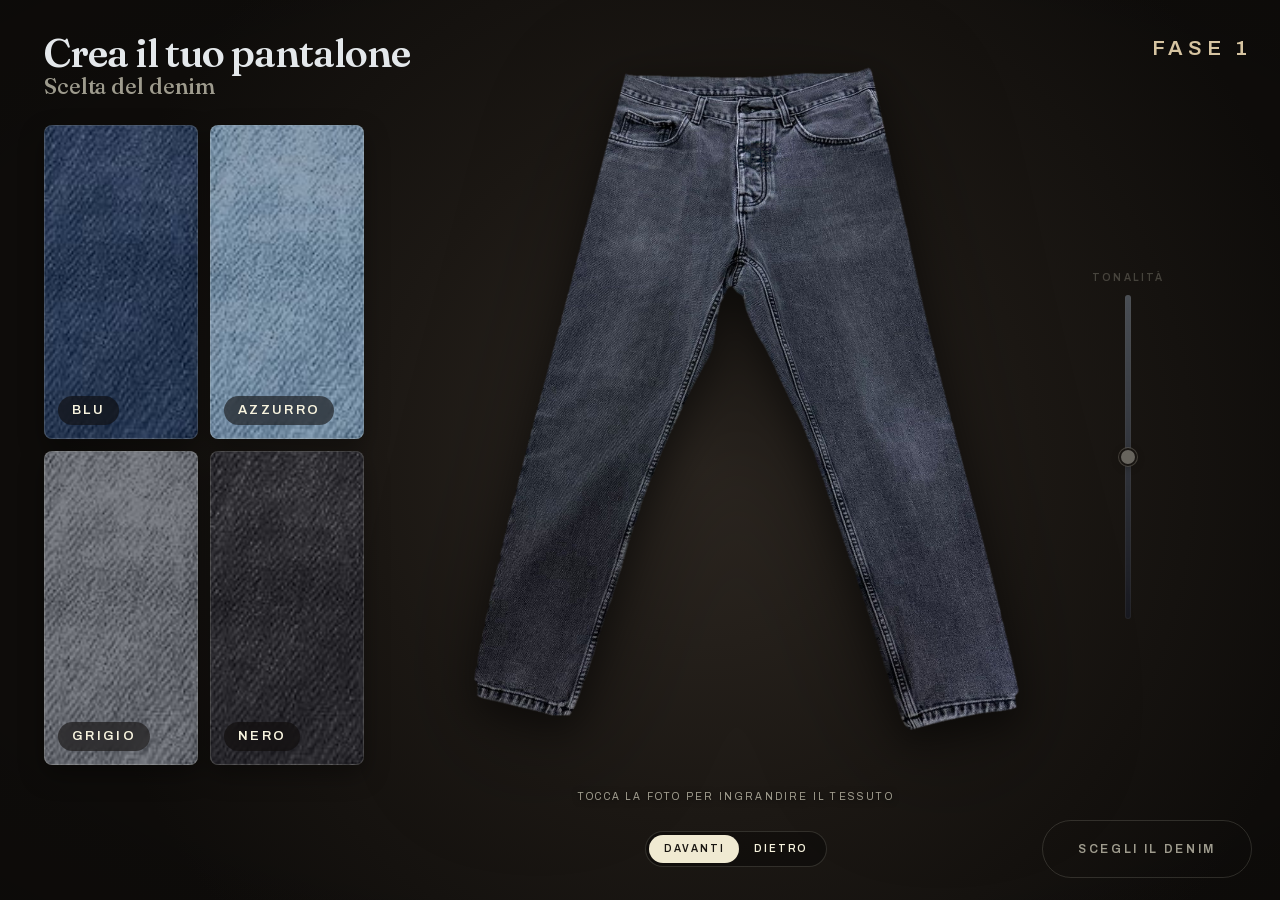
==== index.html @ b18e3e55 "App offline del configuratore (versione 20261106-01359ac6) Co-Authored-By: Claude Opus 5.5 <noreply@" ====
<!doctype html>
<html class="js" lang="it">
<head>
<meta charset="utf-8">
<meta name="viewport" content="width=device-width, initial-scale=1, viewport-fit=cover">
<title>S'N'G · Crea il tuo pantalone</title>
<meta name="description" content="Configuratore Silk'n'Grit: scegli denim, seta e ricamo. Funziona anche senza internet.">
<meta name="theme-color" content="#0b0907">
<meta name="apple-mobile-web-app-capable" content="yes">
<meta name="mobile-web-app-capable" content="yes">
<meta name="apple-mobile-web-app-status-bar-style" content="black">
<meta name="apple-mobile-web-app-title" content="S'N'G Custom">
<link rel="manifest" href="manifest.webmanifest">
<link rel="icon" href="icons/icon-192.png">
<link rel="apple-touch-icon" href="icons/apple-touch-icon.png">
<style data-shopify>
      
      
      
      
      @font-face {
  font-family: Amiri;
  font-weight: 400;
  font-style: normal;
  font-display: swap;
  src: url("a/amiri_n4.fee8c3379b68ea3b9c7241a63b8a252071faad52.woff2") format("woff2"),
       url("a/amiri_n4.94cde4e18ec8ae53bf8f7240b84e1f76ce23772d.woff") format("woff");
}


      
        :root,
        .color-scheme-1 {
          --color-background: 199,201,197;
        
          --gradient-background: linear-gradient(310deg, rgba(216, 217, 216, 1) 15%, rgba(25, 29, 29, 1) 73%);
        

        

        --color-foreground: 228,232,235;
        --color-background-contrast: 135,140,131;
        --color-shadow: 18,18,18;
        --color-button: 18,18,18;
        --color-button-text: 255,255,255;
        --color-secondary-button: 199,201,197;
        --color-secondary-button-text: 18,18,18;
        --color-link: 18,18,18;
        --color-badge-foreground: 228,232,235;
        --color-badge-background: 199,201,197;
        --color-badge-border: 228,232,235;
        --payment-terms-background-color: rgb(199 201 197);
      }
      
        
        .color-scheme-2 {
          --color-background: 217,219,223;
        
          --gradient-background: linear-gradient(292deg, rgba(210, 213, 221, 1) 56%, rgba(17, 15, 9, 1) 100%);
        

        

        --color-foreground: 18,18,18;
        --color-background-contrast: 148,153,165;
        --color-shadow: 18,18,18;
        --color-button: 18,18,18;
        --color-button-text: 228,232,235;
        --color-secondary-button: 217,219,223;
        --color-secondary-button-text: 18,18,18;
        --color-link: 18,18,18;
        --color-badge-foreground: 18,18,18;
        --color-badge-background: 217,219,223;
        --color-badge-border: 18,18,18;
        --payment-terms-background-color: rgb(217 219 223);
      }
      
        
        .color-scheme-3 {
          --color-background: 0,0,0;
        
          --gradient-background: radial-gradient(rgba(201, 218, 216, 1), rgba(0, 0, 0, 1) 85%);
        

        

        --color-foreground: 255,255,255;
        --color-background-contrast: 128,128,128;
        --color-shadow: 0,0,0;
        --color-button: 0,0,0;
        --color-button-text: 206,211,220;
        --color-secondary-button: 0,0,0;
        --color-secondary-button-text: 206,211,220;
        --color-link: 206,211,220;
        --color-badge-foreground: 255,255,255;
        --color-badge-background: 0,0,0;
        --color-badge-border: 255,255,255;
        --payment-terms-background-color: rgb(0 0 0);
      }
      
        
        .color-scheme-4 {
          --color-background: 18,18,18;
        
          --gradient-background: radial-gradient(rgba(0, 0, 0, 1), rgba(247, 237, 198, 1) 77%);
        

        

        --color-foreground: 255,255,255;
        --color-background-contrast: 146,146,146;
        --color-shadow: 18,18,18;
        --color-button: 255,255,255;
        --color-button-text: 18,18,18;
        --color-secondary-button: 18,18,18;
        --color-secondary-button-text: 255,255,255;
        --color-link: 255,255,255;
        --color-badge-foreground: 255,255,255;
        --color-badge-background: 18,18,18;
        --color-badge-border: 255,255,255;
        --payment-terms-background-color: rgb(18 18 18);
      }
      
        
        .color-scheme-5 {
          --color-background: 16,12,9;
        
          --gradient-background: linear-gradient(0deg, rgba(17, 15, 9, 1) 46%, rgba(150, 163, 162, 1) 100%);
        

        

        --color-foreground: 255,255,255;
        --color-background-contrast: 172,135,108;
        --color-shadow: 18,18,18;
        --color-button: 255,255,255;
        --color-button-text: 51,79,180;
        --color-secondary-button: 16,12,9;
        --color-secondary-button-text: 255,255,255;
        --color-link: 255,255,255;
        --color-badge-foreground: 255,255,255;
        --color-badge-background: 16,12,9;
        --color-badge-border: 255,255,255;
        --payment-terms-background-color: rgb(16 12 9);
      }
      
        
        .color-scheme-4bc18586-d5d1-44a9-8925-5b22d6fe524c {
          --color-background: 234,220,194;
        
          --gradient-background: linear-gradient(107deg, rgba(243, 233, 214, 0.96) 14%, rgba(234, 220, 194, 1) 50%, rgba(214, 196, 161, 1) 85%);
        

        

        --color-foreground: 18,18,18;
        --color-background-contrast: 201,166,99;
        --color-shadow: 18,18,18;
        --color-button: 18,18,18;
        --color-button-text: 234,220,194;
        --color-secondary-button: 234,220,194;
        --color-secondary-button-text: 234,220,194;
        --color-link: 234,220,194;
        --color-badge-foreground: 18,18,18;
        --color-badge-background: 234,220,194;
        --color-badge-border: 18,18,18;
        --payment-terms-background-color: rgb(234 220 194);
      }
      
        
        .color-scheme-ac6dd18c-f2f0-435c-a89e-c8313ae89f21 {
          --color-background: 0,0,0;
        
          --gradient-background: linear-gradient(12deg, rgba(241, 230, 185, 1), rgba(218, 209, 174, 1) 3%, rgba(18, 18, 18, 1) 100%);
        

        

        --color-foreground: 18,18,18;
        --color-background-contrast: 128,128,128;
        --color-shadow: 18,18,18;
        --color-button: 18,18,18;
        --color-button-text: 255,255,255;
        --color-secondary-button: 0,0,0;
        --color-secondary-button-text: 18,18,18;
        --color-link: 18,18,18;
        --color-badge-foreground: 18,18,18;
        --color-badge-background: 0,0,0;
        --color-badge-border: 18,18,18;
        --payment-terms-background-color: rgb(0 0 0);
      }
      
        
        .color-scheme-622dda4a-4ec3-4bb1-967f-22f63d6add8f {
          --color-background: 52,53,55;
        
          --gradient-background: #343537;
        

        

        --color-foreground: 240,234,210;
        --color-background-contrast: 64,66,68;
        --color-shadow: 206,211,220;
        --color-button: 206,211,220;
        --color-button-text: 255,255,255;
        --color-secondary-button: 52,53,55;
        --color-secondary-button-text: 206,211,220;
        --color-link: 206,211,220;
        --color-badge-foreground: 240,234,210;
        --color-badge-background: 52,53,55;
        --color-badge-border: 240,234,210;
        --payment-terms-background-color: rgb(52 53 55);
      }
      
        
        .color-scheme-16e75b4d-bf74-40cc-ab19-c8775650fa32 {
          --color-background: 0,0,0;
        
          --gradient-background: linear-gradient(7deg, rgba(234, 220, 194, 0.78) 16%, rgba(0, 0, 0, 1) 72%, rgba(0, 0, 0, 1) 100%);
        

        

        --color-foreground: 240,234,210;
        --color-background-contrast: 128,128,128;
        --color-shadow: 18,18,18;
        --color-button: 0,0,0;
        --color-button-text: 255,255,255;
        --color-secondary-button: 0,0,0;
        --color-secondary-button-text: 18,18,18;
        --color-link: 18,18,18;
        --color-badge-foreground: 240,234,210;
        --color-badge-background: 0,0,0;
        --color-badge-border: 240,234,210;
        --payment-terms-background-color: rgb(0 0 0);
      }
      
        
        .color-scheme-27d1ce4c-7da9-47e3-804f-a4ac393bad7b {
          --color-background: 0,0,0;
        
          --gradient-background: #000000;
        

        

        --color-foreground: 206,211,220;
        --color-background-contrast: 128,128,128;
        --color-shadow: 18,18,18;
        --color-button: 0,0,0;
        --color-button-text: 255,255,255;
        --color-secondary-button: 0,0,0;
        --color-secondary-button-text: 18,18,18;
        --color-link: 18,18,18;
        --color-badge-foreground: 206,211,220;
        --color-badge-background: 0,0,0;
        --color-badge-border: 206,211,220;
        --payment-terms-background-color: rgb(0 0 0);
      }
      
        
        .color-scheme-5fcceee7-fd34-4f45-b6d5-816656cd92d9 {
          --color-background: 128,132,138;
        
          --gradient-background: linear-gradient(180deg, rgba(81, 83, 87, 1) 51%, rgba(0, 0, 0, 1) 100%);
        

        

        --color-foreground: 214,215,212;
        --color-background-contrast: 66,69,72;
        --color-shadow: 89,92,97;
        --color-button: 60,58,58;
        --color-button-text: 89,92,97;
        --color-secondary-button: 128,132,138;
        --color-secondary-button-text: 60,58,58;
        --color-link: 60,58,58;
        --color-badge-foreground: 214,215,212;
        --color-badge-background: 128,132,138;
        --color-badge-border: 214,215,212;
        --payment-terms-background-color: rgb(128 132 138);
      }
      
        
        .color-scheme-e08d8a8e-b925-4709-971e-619e6e9b0506 {
          --color-background: 206,211,220;
        
          --gradient-background: linear-gradient(180deg, rgba(24, 21, 17, 1) 75%, rgba(161, 175, 174, 1) 100%);
        

        

        --color-foreground: 0,0,0;
        --color-background-contrast: 132,144,167;
        --color-shadow: 18,18,18;
        --color-button: 0,0,0;
        --color-button-text: 255,255,255;
        --color-secondary-button: 206,211,220;
        --color-secondary-button-text: 18,18,18;
        --color-link: 18,18,18;
        --color-badge-foreground: 0,0,0;
        --color-badge-background: 206,211,220;
        --color-badge-border: 0,0,0;
        --payment-terms-background-color: rgb(206 211 220);
      }
      
        
        .color-scheme-7c29863f-0973-43ed-aec5-b2f76481e508 {
          --color-background: 89,92,97;
        
          --gradient-background: radial-gradient(rgba(206, 211, 220, 1), rgba(0, 0, 0, 1) 85%);
        

        

        --color-foreground: 0,0,0;
        --color-background-contrast: 28,29,31;
        --color-shadow: 214,215,212;
        --color-button: 206,211,220;
        --color-button-text: 206,211,220;
        --color-secondary-button: 89,92,97;
        --color-secondary-button-text: 206,211,220;
        --color-link: 206,211,220;
        --color-badge-foreground: 0,0,0;
        --color-badge-background: 89,92,97;
        --color-badge-border: 0,0,0;
        --payment-terms-background-color: rgb(89 92 97);
      }
      
        
        .color-scheme-12430817-89e9-42b2-ab7f-71fa07559604 {
          --color-background: 0,0,0;
        
          --gradient-background: linear-gradient(180deg, rgba(86, 88, 91, 1) 1%, rgba(0, 0, 0, 0.81) 100%);
        

        

        --color-foreground: 255,255,255;
        --color-background-contrast: 128,128,128;
        --color-shadow: 0,0,0;
        --color-button: 0,0,0;
        --color-button-text: 255,255,255;
        --color-secondary-button: 0,0,0;
        --color-secondary-button-text: 255,255,255;
        --color-link: 255,255,255;
        --color-badge-foreground: 255,255,255;
        --color-badge-background: 0,0,0;
        --color-badge-border: 255,255,255;
        --payment-terms-background-color: rgb(0 0 0);
      }
      
        
        .color-scheme-8603aee7-1e9f-4e35-b5ec-ac04bbe5846b {
          --color-background: 0,0,0;
        
          --gradient-background: linear-gradient(0deg, rgba(136, 140, 146, 1), rgba(26, 26, 27, 1) 46%);
        

        

        --color-foreground: 255,255,255;
        --color-background-contrast: 128,128,128;
        --color-shadow: 0,0,0;
        --color-button: 0,0,0;
        --color-button-text: 206,211,220;
        --color-secondary-button: 0,0,0;
        --color-secondary-button-text: 206,211,220;
        --color-link: 206,211,220;
        --color-badge-foreground: 255,255,255;
        --color-badge-background: 0,0,0;
        --color-badge-border: 255,255,255;
        --payment-terms-background-color: rgb(0 0 0);
      }
      
        
        .color-scheme-sng-grafite {
          --color-background: 27,29,33;
        
          --gradient-background: linear-gradient(90deg, rgba(6, 6, 7, 1) 0%, rgba(27, 29, 33, 1) 45%, rgba(81, 84, 89, 1) 100%);
        

        

        --color-foreground: 255,255,255;
        --color-background-contrast: 38,41,47;
        --color-shadow: 0,0,0;
        --color-button: 0,0,0;
        --color-button-text: 206,211,220;
        --color-secondary-button: 27,29,33;
        --color-secondary-button-text: 206,211,220;
        --color-link: 206,211,220;
        --color-badge-foreground: 255,255,255;
        --color-badge-background: 27,29,33;
        --color-badge-border: 255,255,255;
        --payment-terms-background-color: rgb(27 29 33);
      }
      
        
        .color-scheme-sng-caldo {
          --color-background: 34,27,20;
        
          --gradient-background: linear-gradient(90deg, rgba(7, 5, 4, 1) 0%, rgba(34, 27, 20, 1) 45%, rgba(93, 81, 63, 1) 100%);
        

        

        --color-foreground: 255,255,255;
        --color-background-contrast: 50,40,29;
        --color-shadow: 0,0,0;
        --color-button: 0,0,0;
        --color-button-text: 206,211,220;
        --color-secondary-button: 34,27,20;
        --color-secondary-button-text: 206,211,220;
        --color-link: 206,211,220;
        --color-badge-foreground: 255,255,255;
        --color-badge-background: 34,27,20;
        --color-badge-border: 255,255,255;
        --payment-terms-background-color: rgb(34 27 20);
      }
      
        
        .color-scheme-sng-salvia {
          --color-background: 23,30,25;
        
          --gradient-background: linear-gradient(90deg, rgba(4, 6, 5, 1) 0%, rgba(23, 30, 25, 1) 45%, rgba(80, 91, 78, 1) 100%);
        

        

        --color-foreground: 255,255,255;
        --color-background-contrast: 34,44,37;
        --color-shadow: 0,0,0;
        --color-button: 0,0,0;
        --color-button-text: 206,211,220;
        --color-secondary-button: 23,30,25;
        --color-secondary-button-text: 206,211,220;
        --color-link: 206,211,220;
        --color-badge-foreground: 255,255,255;
        --color-badge-background: 23,30,25;
        --color-badge-border: 255,255,255;
        --payment-terms-background-color: rgb(23 30 25);
      }
      
        
        .color-scheme-sng-notte {
          --color-background: 20,26,38;
        
          --gradient-background: linear-gradient(90deg, rgba(4, 6, 10, 1) 0%, rgba(20, 26, 38, 1) 45%, rgba(71, 81, 99, 1) 100%);
        

        

        --color-foreground: 255,255,255;
        --color-background-contrast: 126,146,187;
        --color-shadow: 0,0,0;
        --color-button: 0,0,0;
        --color-button-text: 206,211,220;
        --color-secondary-button: 20,26,38;
        --color-secondary-button-text: 206,211,220;
        --color-link: 206,211,220;
        --color-badge-foreground: 255,255,255;
        --color-badge-background: 20,26,38;
        --color-badge-border: 255,255,255;
        --payment-terms-background-color: rgb(20 26 38);
      }
      
        
        .color-scheme-sng-bordeaux {
          --color-background: 36,20,22;
        
          --gradient-background: linear-gradient(90deg, rgba(7, 4, 4, 1) 0%, rgba(36, 20, 22, 1) 45%, rgba(95, 71, 71, 1) 100%);
        

        

        --color-foreground: 255,255,255;
        --color-background-contrast: 184,127,134;
        --color-shadow: 0,0,0;
        --color-button: 0,0,0;
        --color-button-text: 206,211,220;
        --color-secondary-button: 36,20,22;
        --color-secondary-button-text: 206,211,220;
        --color-link: 206,211,220;
        --color-badge-foreground: 255,255,255;
        --color-badge-background: 36,20,22;
        --color-badge-border: 255,255,255;
        --payment-terms-background-color: rgb(36 20 22);
      }
      
        
        .color-scheme-sng-oliva {
          --color-background: 30,29,19;
        
          --gradient-background: linear-gradient(90deg, rgba(6, 6, 4, 1) 0%, rgba(30, 29, 19, 1) 45%, rgba(89, 87, 66, 1) 100%);
        

        

        --color-foreground: 255,255,255;
        --color-background-contrast: 46,44,29;
        --color-shadow: 0,0,0;
        --color-button: 0,0,0;
        --color-button-text: 206,211,220;
        --color-secondary-button: 30,29,19;
        --color-secondary-button-text: 206,211,220;
        --color-link: 206,211,220;
        --color-badge-foreground: 255,255,255;
        --color-badge-background: 30,29,19;
        --color-badge-border: 255,255,255;
        --payment-terms-background-color: rgb(30 29 19);
      }
      

      body, .color-scheme-1, .color-scheme-2, .color-scheme-3, .color-scheme-4, .color-scheme-5, .color-scheme-4bc18586-d5d1-44a9-8925-5b22d6fe524c, .color-scheme-ac6dd18c-f2f0-435c-a89e-c8313ae89f21, .color-scheme-622dda4a-4ec3-4bb1-967f-22f63d6add8f, .color-scheme-16e75b4d-bf74-40cc-ab19-c8775650fa32, .color-scheme-27d1ce4c-7da9-47e3-804f-a4ac393bad7b, .color-scheme-5fcceee7-fd34-4f45-b6d5-816656cd92d9, .color-scheme-e08d8a8e-b925-4709-971e-619e6e9b0506, .color-scheme-7c29863f-0973-43ed-aec5-b2f76481e508, .color-scheme-12430817-89e9-42b2-ab7f-71fa07559604, .color-scheme-8603aee7-1e9f-4e35-b5ec-ac04bbe5846b, .color-scheme-sng-grafite, .color-scheme-sng-caldo, .color-scheme-sng-salvia, .color-scheme-sng-notte, .color-scheme-sng-bordeaux, .color-scheme-sng-oliva {
        color: rgba(var(--color-foreground), 0.75);
        background-color: rgb(var(--color-background));
      }

      :root {
        --font-body-family: "New York", Iowan Old Style, Apple Garamond, Baskerville, Times New Roman, Droid Serif, Times, Source Serif Pro, serif, Apple Color Emoji, Segoe UI Emoji, Segoe UI Symbol;
        --font-body-style: normal;
        --font-body-weight: 400;
        --font-body-weight-bold: 700;

        --font-heading-family: Amiri, serif;
        --font-heading-style: normal;
        --font-heading-weight: 400;

        --font-body-scale: 1.0;
        --font-heading-scale: 1.0;

        --media-padding: px;
        --media-border-opacity: 0.05;
        --media-border-width: 1px;
        --media-radius: 0px;
        --media-shadow-opacity: 0.0;
        --media-shadow-horizontal-offset: 0px;
        --media-shadow-vertical-offset: 4px;
        --media-shadow-blur-radius: 5px;
        --media-shadow-visible: 0;

        --page-width: 110rem;
        --page-width-margin: 0rem;

        --product-card-image-padding: 0.0rem;
        --product-card-corner-radius: 0.0rem;
        --product-card-text-alignment: left;
        --product-card-border-width: 0.0rem;
        --product-card-border-opacity: 0.1;
        --product-card-shadow-opacity: 0.0;
        --product-card-shadow-visible: 0;
        --product-card-shadow-horizontal-offset: 0.0rem;
        --product-card-shadow-vertical-offset: 0.4rem;
        --product-card-shadow-blur-radius: 0.5rem;

        --collection-card-image-padding: 0.0rem;
        --collection-card-corner-radius: 0.0rem;
        --collection-card-text-alignment: left;
        --collection-card-border-width: 0.0rem;
        --collection-card-border-opacity: 0.1;
        --collection-card-shadow-opacity: 0.0;
        --collection-card-shadow-visible: 0;
        --collection-card-shadow-horizontal-offset: 0.0rem;
        --collection-card-shadow-vertical-offset: 0.4rem;
        --collection-card-shadow-blur-radius: 0.5rem;

        --blog-card-image-padding: 0.0rem;
        --blog-card-corner-radius: 0.0rem;
        --blog-card-text-alignment: left;
        --blog-card-border-width: 0.0rem;
        --blog-card-border-opacity: 0.1;
        --blog-card-shadow-opacity: 0.0;
        --blog-card-shadow-visible: 0;
        --blog-card-shadow-horizontal-offset: 0.0rem;
        --blog-card-shadow-vertical-offset: 0.4rem;
        --blog-card-shadow-blur-radius: 0.5rem;

        --badge-corner-radius: 4.0rem;

        --popup-border-width: 1px;
        --popup-border-opacity: 0.1;
        --popup-corner-radius: 0px;
        --popup-shadow-opacity: 0.05;
        --popup-shadow-horizontal-offset: 0px;
        --popup-shadow-vertical-offset: 4px;
        --popup-shadow-blur-radius: 5px;

        --drawer-border-width: 1px;
        --drawer-border-opacity: 0.1;
        --drawer-shadow-opacity: 0.0;
        --drawer-shadow-horizontal-offset: 0px;
        --drawer-shadow-vertical-offset: 4px;
        --drawer-shadow-blur-radius: 5px;

        --spacing-sections-desktop: 0px;
        --spacing-sections-mobile: 0px;

        --grid-desktop-vertical-spacing: 8px;
        --grid-desktop-horizontal-spacing: 8px;
        --grid-mobile-vertical-spacing: 4px;
        --grid-mobile-horizontal-spacing: 4px;

        --text-boxes-border-opacity: 0.1;
        --text-boxes-border-width: 0px;
        --text-boxes-radius: 0px;
        --text-boxes-shadow-opacity: 0.0;
        --text-boxes-shadow-visible: 0;
        --text-boxes-shadow-horizontal-offset: 0px;
        --text-boxes-shadow-vertical-offset: 4px;
        --text-boxes-shadow-blur-radius: 5px;

        --buttons-radius: 0px;
        --buttons-radius-outset: 0px;
        --buttons-border-width: 1px;
        --buttons-border-opacity: 1.0;
        --buttons-shadow-opacity: 0.0;
        --buttons-shadow-visible: 0;
        --buttons-shadow-horizontal-offset: 0px;
        --buttons-shadow-vertical-offset: 4px;
        --buttons-shadow-blur-radius: 5px;
        --buttons-border-offset: 0px;

        --inputs-radius: 0px;
        --inputs-border-width: 1px;
        --inputs-border-opacity: 0.55;
        --inputs-shadow-opacity: 0.0;
        --inputs-shadow-horizontal-offset: 0px;
        --inputs-margin-offset: 0px;
        --inputs-shadow-vertical-offset: 4px;
        --inputs-shadow-blur-radius: 5px;
        --inputs-radius-outset: 0px;

        --variant-pills-radius: 40px;
        --variant-pills-border-width: 1px;
        --variant-pills-border-opacity: 0.55;
        --variant-pills-shadow-opacity: 0.0;
        --variant-pills-shadow-horizontal-offset: 0px;
        --variant-pills-shadow-vertical-offset: 4px;
        --variant-pills-shadow-blur-radius: 5px;
      }

      *,
      *::before,
      *::after {
        box-sizing: inherit;
      }

      html {
        box-sizing: border-box;
        font-size: calc(var(--font-body-scale) * 62.5%);
        height: 100%;
      }

      body {
        display: flex;
        flex-direction: column;
        min-height: 100%;
        margin: 0;
        font-size: 1.5rem;
        letter-spacing: 0.06rem;
        line-height: calc(1 + 0.8 / var(--font-body-scale));
        font-family: var(--font-body-family);
        font-style: var(--font-body-style);
        font-weight: var(--font-body-weight);
      }

      @media screen and (min-width: 750px) {
        body {
          font-size: 1.6rem;
        }
      }
    </style>
<link rel="stylesheet" href="a/base.css">
<link rel="stylesheet" href="a/sng-tokens.css">
<link rel="stylesheet" href="fonts/fonts.css">
<style>
/* Versione offline: solo visualizzazione */
html, body { margin: 0; background: #0b0907; }
html .cfg-send, html .cfg-share, html .cfg-avviso, html .cfg__back { display: none !important; }
.off-update { position: fixed; left: 50%; top: calc(14px + env(safe-area-inset-top)); transform: translateX(-50%); z-index: 1000;
  display: flex; align-items: center; gap: 14px; padding: 10px 10px 10px 18px; border-radius: 99px;
  background: rgba(20,17,13,.94); border: 1px solid rgba(247,243,222,.18); color: #f7f3de; box-shadow: 0 10px 30px rgba(0,0,0,.45);
  font: 500 13px/1.2 Archivo, system-ui, sans-serif; white-space: nowrap; }
.off-update[hidden] { display: none; }
.off-update button { border: 0; border-radius: 99px; padding: 9px 16px; background: #f0ead2; color: #181511; cursor: pointer;
  font: 600 11px/1 Archivo, sans-serif; letter-spacing: .14em; text-transform: uppercase; }

</style>
</head>
<body class="gradient sng-offline">
<main id="MainContent" class="content-for-layout" role="main">
      <section id="shopify-section-template--33186276606297__configuratore" class="shopify-section sngx-configuratore"><link href="sng-cfg.css" rel="stylesheet" type="text/css" media="all" />
<style>
  .cfg[hidden] { display: none !important; }
  /* freccetta per tornare alla pagina di prima, come quella di "< Collections" ma senza scritta */
  .cfg__back { display: inline-flex; align-items: center; justify-content: center; width: 30px; height: 44px; margin: -12px 4px -12px -8px; vertical-align: middle;
    color: #F7F3DE; opacity: .7; text-decoration: none; transition: opacity .3s ease; }
  .cfg__back:hover, .cfg__back:focus-visible { opacity: 1; }
  .cfg__back svg { width: 22px; height: 22px; fill: none; stroke: currentColor; stroke-width: 1.8; stroke-linecap: round; stroke-linejoin: round; transition: transform .3s ease; }
  .cfg__back:hover svg { transform: translateX(-3px); }

  /* Telefono: tutto in una schermata. In alto il titolo, al centro la foto intera, sotto un pannello di vetro
     con un passaggio alla volta (Colore · Tonalità · Seta). Il pannello sta sotto la foto, non sopra:
     mentre si sceglie il pantalone resta sempre tutto visibile.
     Su computer e iPad orizzontale il pannello sta a sinistra (sng-cfg.css). */
  .side__note--short { display: none; }
  .side__note a { color: inherit; text-decoration: underline; text-underline-offset: 2px; }
  @media (max-width: 899px) {
    .cfg { height: calc(100vh - var(--cfg-top, 64px)); height: calc(100svh - var(--cfg-top, 64px)); min-height: 520px;
      grid-template-rows: auto minmax(0, 1fr) auto; grid-template-areas: "head" "photo" "sheet"; -webkit-tap-highlight-color: transparent; }
    .cfg button { -webkit-tap-highlight-color: transparent; touch-action: manipulation; }

    /* testata in due righe: il titolo, poi Davanti/Dietro a destra */
    .cfg__head { display: grid; grid-template-columns: minmax(0, 1fr) auto; align-items: center; column-gap: 12px; row-gap: 6px; padding: 10px 16px 0; }
    .cfg__head > div:first-child { display: contents; }
    .cfg__eyebrow { display: none; }
    .cfg__title { grid-column: 1 / -1; font-size: 22px; letter-spacing: -.015em; white-space: nowrap; }
    .cfg__views { grid-column: 2; grid-row: 2; display: flex; flex-wrap: nowrap; width: max-content; }
    .cfg__views button { flex: none; white-space: nowrap; }
    .cfg__views { gap: 0; padding: 3px; border-radius: 99px; background: rgba(0,0,0,.32); border: 1px solid rgba(247,243,222,.12);
      box-shadow: inset 0 1px 0 rgba(255,255,255,.06); }
    .cfg__views button { border: 0; border-radius: 99px; background: transparent; padding: 8px 13px; font-size: 10px; letter-spacing: .12em; transition: background-color .2s, color .2s; }
    .cfg__views button[aria-pressed="true"] { background: var(--btn); color: var(--btn-text); }

    /* La foto ha tutto lo spazio tra il titolo e il pannello: il pantalone si vede sempre intero */
    .cfg__stage { grid-area: auto; grid-row: 2; grid-column: 1; }
    .cfg__photo { inset: 22px 8px 8px; }
    .cfg__hint { top: 4px; bottom: auto; font-size: 10px; letter-spacing: .16em; }

    .cfg__sheet { display: block; grid-row: 3; grid-column: 1; position: relative; z-index: 4; isolation: isolate;
      margin: 0 10px max(10px, env(safe-area-inset-bottom)); padding: 5px 5px 6px; border-radius: 26px;
      background: linear-gradient(180deg, rgba(58,50,42,.26) 0%, rgba(22,19,15,.5) 55%);
      -webkit-backdrop-filter: blur(16px) saturate(180%); backdrop-filter: blur(16px) saturate(180%);
      border: 1px solid rgba(247,243,222,.14);
      box-shadow: inset 0 1px 0 rgba(255,255,255,.24), inset 0 -1px 0 rgba(255,255,255,.05), 0 24px 60px rgba(0,0,0,.55), 0 2px 8px rgba(0,0,0,.3); }
    /* riflesso del vetro in alto */
    .cfg__sheet::before { content: ''; position: absolute; inset: 0; z-index: -1; border-radius: inherit; pointer-events: none;
      background: radial-gradient(120% 60% at 20% 0%, rgba(255,255,255,.10), transparent 60%); }

    .cfg__tabs { display: grid; grid-template-columns: repeat(3, minmax(0, 1fr)); gap: 2px; padding: 3px; border-radius: 22px; background: rgba(0,0,0,.28); }
    .cfg__tab { min-width: 0; min-height: 46px; padding: 6px 8px; border: 0; border-radius: 19px; background: transparent; color: var(--muted); font: inherit; cursor: pointer;
      display: flex; flex-direction: column; align-items: center; justify-content: center; gap: 3px; transition: background-color .22s ease, color .22s ease, transform .16s ease; }
    .cfg__tab:active { transform: scale(.97); }
    .cfg__tab-n { font: 600 11px/1 Archivo, sans-serif; letter-spacing: .12em; text-transform: uppercase; }
    .cfg__tab-n b { color: var(--accent); font-weight: 600; margin-right: 4px; }
    .cfg__tab-v { max-width: 100%; overflow: hidden; text-overflow: ellipsis; white-space: nowrap; font-size: 13px; line-height: 1.2; color: var(--text); opacity: .7; }
    .cfg__tab[aria-selected="true"] { background: rgba(247,243,222,.15); color: var(--text); box-shadow: inset 0 1px 0 rgba(255,255,255,.18), 0 1px 4px rgba(0,0,0,.25); }
    .cfg__tab[aria-selected="true"] .cfg__tab-v { opacity: 1; }
    .cfg__tab:focus-visible { outline: 2px solid var(--accent); outline-offset: 1px; }

    /* Un passaggio alla volta, tutti della stessa altezza (la foto non salta) */
    .cfg__sheet .side { display: none; height: 118px; padding: 10px 10px 4px; flex-direction: column; justify-content: center; }
    .cfg__sheet[data-step="denim"] .side--fam, .cfg__sheet[data-step="denim"] .side--shade, .cfg__sheet[data-step="ins"] .side--ins, .cfg__sheet[data-step="emb"] .side--emb { display: flex; }
    .cfg__sheet .side__label { position: absolute; width: 1px; height: 1px; overflow: hidden; clip: rect(0 0 0 0); margin: 0; }

    .families { gap: 8px; }
    .fam { gap: 8px; }
    .fam:active .fam__chip { transform: scale(.95); }
    .fam__chip { width: min(54px, 100%); outline-width: 2px; }
    .fam__name { font-size: 12px; letter-spacing: .1em; }

    .side__note { margin: 0 0 10px; font-size: 12px; line-height: 1.35; color: var(--muted); text-align: center; }
    /* Seta: sul telefono solo la frase corta, sotto le sete */
    .side--ins .side__note { display: none; }
    .side--ins .side__note--short { display: block; order: 2; margin: 6px 0 0; font-size: 11px; text-align: left; white-space: nowrap; overflow: hidden; text-overflow: ellipsis; }
    .tone__preview, .tone__ends { display: none; }
    .tone__track { padding-bottom: 30px; }
    .tone input[type=range] { height: 30px; border-radius: 99px; border-color: rgba(247,243,222,.18); box-shadow: inset 0 1px 3px rgba(0,0,0,.35); }
    .tone input[type=range]::-webkit-slider-thumb { width: 34px; height: 34px; background: #fbf8ec; border: 0; box-shadow: 0 0 0 .5px rgba(0,0,0,.2), 0 3px 10px rgba(0,0,0,.45), 0 1px 2px rgba(0,0,0,.3); }
    .tone input[type=range]::-moz-range-thumb { width: 34px; height: 34px; background: #fbf8ec; border: 0; }
    .tone__stops { left: 17px; right: 17px; top: 38px; }
    .tone__stop { font-size: 12px; padding: 0 4px 6px; color: var(--muted); }
    .tone__stop::before { height: 6px; margin-bottom: 3px; }
    .tone__stop:first-child { left: -17px !important; } .tone__stop:first-child::before { margin-left: 17px; }
    .tone__stop:last-child { right: -17px; } .tone__stop:last-child::before { margin-right: 17px; }
    .tone__stop[aria-current="true"] { color: var(--text); font-weight: 600; }

    .silks { gap: 10px; margin: 0 -10px; padding: 4px 10px 4px; scroll-snap-type: x mandatory; scroll-padding: 0 10px; scrollbar-width: none; -webkit-overflow-scrolling: touch; overscroll-behavior-x: contain; }
    .silks::-webkit-scrollbar { display: none; }
    .silk { width: 74px; scroll-snap-align: start; }
    .silk:active .silk__chip { transform: scale(.96); }
    .silk__chip { width: 74px; height: 48px; border-radius: 12px; transition: outline-color .2s, transform .16s ease; }
    .silk__name { margin-top: 5px; font-size: 12px; overflow: hidden; text-overflow: ellipsis; white-space: nowrap; }
    .silk__left { margin-top: 1px; font-size: 9px; letter-spacing: .08em; }

    /* sul telefono il riepilogo si legge già nelle schede, quindi la barra in fondo non serve */
    .cfg__sheet .cfg__foot { display: none; }
  }
  /* Computer e iPad orizzontale: la disposizione (pannello a sinistra, pantalone grande a destra) è in sng-cfg.css */
  /* Sete sul computer: sono una griglia che scorre in su e giù dentro il pannello. La regola del telefono in
     sngx-capsule-ritocchi (scorrono solo in orizzontale) vale anche qui e bloccava la rotellina dopo la terza fila. */
  @media (min-width: 900px) {
    .cfg .silks { overflow: visible !important; overscroll-behavior: auto !important; touch-action: auto !important; scroll-snap-type: none !important; }
  }
  @media (max-width: 899px) and (prefers-reduced-transparency: reduce) {
    .cfg__sheet { background: #1d1914; -webkit-backdrop-filter: none; backdrop-filter: none; }
  }
  @media (max-width: 899px) and (prefers-reduced-motion: reduce) {
    .cfg__tab, .silk__chip, .fam__chip { transition: none; }
  }
</style>
<style>
  /* Tasti in basso: Fase precedente sempre a sinistra, la fase successiva sempre a destra.
     Nella fase 3, a destra, il tasto grande "Salva e inviaci il tuo pantalone" (apre la schermata con l'immagine). */
  .cfg__nav { justify-content: space-between; }
  .cfg__nav .cfg__next, .cfg__nav .cfg-send { margin-left: auto; }
  .cfg-send { display: none; position: relative; overflow: hidden; flex-direction: column; align-items: flex-start; justify-content: center; gap: 4px;
    min-height: 66px; padding: 10px 58px 10px 24px; border: 1px solid #f3dfa6; border-radius: 99px; text-align: left; cursor: pointer;
    background: linear-gradient(135deg, #b8913f 0%, #e9cf8e 45%, #c9a24e 100%); color: #1a130c;
    box-shadow: 0 10px 28px rgba(184,146,63,.35), inset 0 1px 0 rgba(255,250,230,.6); -webkit-tap-highlight-color: transparent;
    transition: transform .2s ease, box-shadow .2s ease; animation: cfgSaveIn .35s ease both; }
  .cfg-send::after { content: ''; position: absolute; inset: 0; pointer-events: none; background: linear-gradient(110deg, transparent 35%, rgba(255,255,255,.5) 50%, transparent 65%);
    transform: translateX(-120%); animation: cfgSendShine 3.5s ease-in-out 1s infinite; }
  @keyframes cfgSendShine { 0% { transform: translateX(-120%); } 30%, 100% { transform: translateX(120%); } }
  .cfg-send:hover { transform: translateY(-2px); box-shadow: 0 14px 34px rgba(184,146,63,.5), inset 0 1px 0 rgba(255,250,230,.6); }
  .cfg-send:active { transform: scale(.98); }
  .cfg-send:focus-visible { outline: 2px solid #f7f3de; outline-offset: 3px; }
  .cfg-send[aria-busy="true"] { opacity: .7; pointer-events: none; }
  .cfg-send__t { font: 700 13px/1.15 Archivo, sans-serif; letter-spacing: .14em; text-transform: uppercase; }
  .cfg-send__s { font: 500 13px/1.2 Fraunces, Georgia, serif; opacity: .8; }
  .cfg-send__ico { position: absolute; right: 22px; top: 50%; width: 20px; height: 20px; margin-top: -10px; fill: none; stroke: currentColor; stroke-width: 1.7; stroke-linecap: round; stroke-linejoin: round; }
  .cfg__sheet[data-step="emb"] .cfg-send { display: inline-flex; }
  /* fase 3: la foto si avvicina al ricamo ma resta nel suo riquadro, senza coprire le scritte sopra */
  .cfg__photo.is-emb-zoom { overflow: hidden; cursor: default; }

  /* Ricamo, colore delle scritte: i due fili si toccano per sceglierli, sotto la cartella dei colori */
  .emb__thread { display: inline-flex; align-items: center; gap: 7px; padding: 4px 11px 4px 4px; border: 1px solid transparent; border-radius: 99px;
    background: none; color: var(--text); font: inherit; font-size: 12px; white-space: nowrap; cursor: pointer; -webkit-tap-highlight-color: transparent; transition: background-color .2s, border-color .2s; }
  .emb__thread[aria-pressed="true"] { border-color: rgba(247,243,222,.45); background: rgba(247,243,222,.08); }
  .emb__thread:focus-visible { outline: 2px solid var(--accent); outline-offset: 2px; }
  .emb__palette { display: flex; align-items: center; gap: 8px; max-width: 100%; overflow-x: auto; padding: 4px 3px; scrollbar-width: none; overscroll-behavior-x: contain; transition: opacity .25s ease; }
  .emb__palette::-webkit-scrollbar { display: none; }
  .emb--off .emb__palette, .emb--off .emb__reset { opacity: .3; pointer-events: none; }
  .emb__sw { position: relative; flex: none; width: 38px; height: 38px; padding: 0; border: 1px solid rgba(247,243,222,.25); border-radius: 50%; background: var(--c); cursor: pointer;
    outline: 2px solid transparent; outline-offset: 2px; box-shadow: inset 0 1px 2px rgba(255,255,255,.3), inset 0 -2px 3px rgba(0,0,0,.3); transition: outline-color .2s, transform .16s ease; }
  .emb__sw:hover { transform: scale(1.08); }
  .emb__sw[aria-pressed="true"] { outline-color: var(--text); }
  .emb__sw:focus-visible { outline-color: var(--accent); }
  .emb__sw--any { overflow: hidden; background: conic-gradient(#e84a4a, #e8c84a, #5ec46a, #4ac4e8, #5a5ae8, #d84ae8, #e84a4a); }
  .emb__sw--any::after { content: '+'; position: absolute; inset: 0; display: flex; align-items: center; justify-content: center; color: #fff; font: 600 20px/1 Archivo, sans-serif; text-shadow: 0 1px 3px rgba(0,0,0,.6); pointer-events: none; }
  .emb__sw--any input { position: absolute; inset: 0; width: 100%; height: 100%; padding: 0; border: 0; opacity: 0; cursor: pointer; }
  .emb__sep { flex: none; width: 1px; height: 26px; background: rgba(247,243,222,.2); }
  .emb__reset { align-self: flex-start; padding: 2px 0; border: 0; background: none; color: var(--muted); font: 400 11px/1.3 Archivo, sans-serif; text-decoration: underline; text-underline-offset: 2px; cursor: pointer; }
  .emb__reset[hidden] { display: none; }

  /* Colori e font, uguali in tutto il configuratore: titoli in Fraunces, tutto il resto in Archivo;
     testo chiaro (--text), secondario (--muted) e un solo colore d'accento, l'oro del tasto finale (--accent).
     Nel tema chiaro (il sole) le stesse variabili le cambia sngx-sole. */
  .cfg { --accent: #dcc07c; }
  .tone__label { font: 600 10px/1 Archivo, sans-serif; letter-spacing: .22em; text-transform: uppercase; color: var(--muted); }

  /* Computer: a sinistra il titolo con sotto la fase e le scelte; al centro il pantalone con Davanti/Dietro sotto;
     a destra "Fase N" in alto e la tonalità; in basso Fase precedente a sinistra e la fase successiva a destra.
     Il riepilogo (Modello, Colore, Tonalità…) non c'è più. */
  @media (min-width: 900px) {
    .cfg { grid-template-rows: auto auto minmax(0, 1fr) auto; grid-template-areas: "head photo phase" "sub photo tone" "left photo tone" "nav nav nav"; }
    .cfg__stage { grid-row: 1 / 4; }
    .cfg__sheet .cfg__foot { display: none; }
    .cfg__head { display: contents; }
    .cfg__head > div:first-child { grid-area: head; padding: 34px 20px 4px 44px; }
    .cfg__title { position: relative; z-index: 3; white-space: nowrap; font-size: clamp(34px, 3.1vw, 54px); }
    /* Davanti/Dietro sotto il pantalone, al centro */
    .cfg__views { position: relative; top: auto; right: auto; grid-column: 2; grid-row: 4; justify-self: center; align-self: center; z-index: 4; margin-bottom: 18px; }
    /* la fase: il nome sotto il titolo, "Fase N" in alto a destra */
    .cfg__phase { display: contents; }
    .cfg__phase-n { grid-area: phase; justify-self: end; align-self: start; text-align: right; padding: 38px 28px 0 0; position: relative; z-index: 2;
      font: 600 clamp(18px, 1.6vw, 26px)/1 Archivo, sans-serif; letter-spacing: .24em; text-transform: uppercase; color: var(--accent); }
    .cfg__phase-t { grid-area: sub; align-self: start; justify-self: start; text-align: left; padding: 0 20px 22px 44px; position: relative; z-index: 3; white-space: nowrap;
      font: 500 clamp(20px, 1.7vw, 28px)/1.1 Fraunces, Georgia, serif; letter-spacing: -.005em; color: var(--muted); }
    .side--fam, .side--ins, .side--emb { grid-row: 3; }
    /* cinque colori di denim: due per riga, il Bianco da solo in fondo, largo */
    .families { grid-template-rows: none; grid-auto-rows: minmax(0, 1fr); gap: 12px; }
    .fam:nth-child(odd):last-child { grid-column: 1 / -1; }
    /* colori dei fili grandi e tutti in vista, anche su più righe */
    .emb__palette { flex-wrap: wrap; overflow: visible; gap: 12px; padding: 6px 4px; }
    /* "Ricamo da vicino · tocca per uscire" resta leggibile sopra la foto ingrandita */
    .cfg__hint { z-index: 4; text-shadow: 0 1px 6px rgba(0,0,0,.8); }
    .cfg__nav { grid-area: nav; flex-direction: row; align-items: center; justify-self: stretch; width: auto; gap: 16px; padding: 4px 28px 22px 44px !important; }
    .cfg__nav .cfg__next, .cfg__nav .cfg__prev { min-width: 210px; }
    .cfg-send { min-width: 380px; }
    /* tonalità: la scritta sopra, poi una linea sottile con un pallino piccolo */
    .side--shade { grid-row: 2 / 4; }
    .tone__row { gap: 12px; }
    .tone__track { width: 24px; height: clamp(200px, 36vh, 340px); }
    .tone input[type=range] { width: 6px; border: 0; box-shadow: inset 0 0 0 1px rgba(247,243,222,.16); }
    .tone input[type=range]::-webkit-slider-thumb { width: 18px; height: 18px; background: #fbf8ec; border: 2px solid #1c1814;
      box-shadow: 0 0 0 1px rgba(247,243,222,.55), 0 2px 8px rgba(0,0,0,.5); transition: transform .15s ease; }
    .tone input[type=range]::-moz-range-thumb { width: 14px; height: 14px; background: #fbf8ec; border: 2px solid #1c1814; box-shadow: 0 0 0 1px rgba(247,243,222,.55), 0 2px 8px rgba(0,0,0,.5); }
    .tone input[type=range]:hover::-webkit-slider-thumb { transform: scale(1.12); }
  }
  @media (min-width: 900px) and (max-width: 1180px) {
    .cfg__nav { padding-left: 32px !important; }
    .cfg__head > div:first-child, .cfg__phase-t { padding-left: 32px; }
    .cfg__phase-n { padding-right: 20px; }
    .cfg__nav .cfg__next, .cfg__nav .cfg__prev { min-width: 0; }
    .cfg-send { min-width: 0; }
  }

  @media (max-width: 899px) {
    /* Telefono: i tasti in una riga sotto il pannello, con gli stessi posti */
    .cfg__sheet .cfg__nav { display: flex; align-items: center; gap: 8px; padding: 6px 2px 1px; }
    .cfg__next, .cfg__prev { display: none; align-items: center; justify-content: center; gap: 8px; min-height: 40px; padding: 0 16px; border-radius: 99px;
      font: 600 10px/1 Archivo, sans-serif; letter-spacing: .12em; text-transform: uppercase; white-space: nowrap; cursor: pointer; }
    .cfg__next { border: 1px solid var(--btn); background: var(--btn); color: var(--btn-text); }
    .cfg__next:disabled { background: transparent; color: var(--muted); border-color: var(--line); }
    .cfg__next:disabled .cfg__next-go, .cfg__next:disabled .cfg__next-arrow, .cfg__next:not(:disabled) .cfg__next-wait { display: none; }
    .cfg__next[data-for="denim"]:not(:disabled) { color: #fff8e6; border-color: rgba(247,243,222,.55); text-shadow: 0 1px 6px rgba(0,0,0,.7);
      background: linear-gradient(180deg, rgba(10,8,6,.18), rgba(10,8,6,.5)), var(--silk, none) center / cover, #3b4a66; }
    .cfg__prev { border: 1px solid rgba(247,243,222,.35); background: rgba(11,9,7,.35); color: var(--text); }
    .cfg__sheet[data-step="denim"] .cfg__next[data-for="denim"], .cfg__sheet[data-step="ins"] .cfg__next[data-for="ins"],
    .cfg__sheet[data-step="ins"] .cfg__prev[data-for="ins"], .cfg__sheet[data-step="emb"] .cfg__prev[data-for="emb"] { display: inline-flex; }
    /* fase 3: Fase precedente diventa solo la freccia, così il tasto grande ha tutto lo spazio */
    .cfg__prev[data-for="emb"] { flex: none; width: 44px; height: 44px; padding: 0; font-size: 0; letter-spacing: 0; }
    .cfg__prev[data-for="emb"] span { font-size: 17px; }
    /* Ricamo: interruttore, i due fili e la cartella dei colori (la nota non ci sta) */
    .cfg__sheet .side--emb { height: 140px !important; }
    .cfg__sheet .side--emb .emb { gap: 6px; }
    .cfg__sheet .side--emb .emb__note { display: none; }
    .emb__thread { font-size: 11px; padding: 3px 9px 3px 3px; gap: 5px; }
    .emb__palette { align-self: stretch; justify-content: flex-start; gap: 9px; padding: 3px 6px; }
    .emb__sw { width: 34px; height: 34px; }
    .emb__reset { align-self: center; margin-top: -2px; font-size: 10px; }
    .cfg-send { flex: 1; min-width: 0; min-height: 50px; padding: 7px 44px 7px 18px; gap: 2px; }
    .cfg-send__t { font-size: 11px; letter-spacing: .1em; }
    .cfg-send__s { font-size: 12px; }
    .cfg-send__ico { right: 16px; width: 18px; height: 18px; margin-top: -9px; }
    /* barra in basso più bassa: più spazio al pantalone */
    .cfg__sheet { padding: 4px 4px 5px; border-radius: 22px; }
    .cfg__tabs { border-radius: 18px; }
    .cfg__tab { min-height: 38px; padding: 4px 6px; gap: 2px; border-radius: 15px; }
    .cfg__tab-n { font-size: 10px; }
    .cfg__tab-v { font-size: 12px; }
    .cfg__sheet .side { height: 96px; padding: 6px 8px 2px; }
    .families { gap: 6px; }
    .fam { gap: 5px; }
    .fam__chip { width: min(44px, 100%); }
    .fam__name { font-size: 11px; }
    .side__note { margin-bottom: 6px; font-size: 11px; }
    /* tonalità: la scritta a sinistra, poi una linea sottile con un pallino piccolo */
    .tone__row { gap: 10px; align-items: flex-start; }
    .tone__label { flex: none; font-size: 9px; letter-spacing: .16em; line-height: 20px; }
    .tone__track { padding-bottom: 22px; }
    .tone input[type=range] { height: 6px; border: 0; box-shadow: inset 0 0 0 1px rgba(247,243,222,.16); }
    .tone input[type=range]::-webkit-slider-thumb { width: 20px; height: 20px; background: #fbf8ec; border: 2px solid #1c1814; box-shadow: 0 0 0 1px rgba(247,243,222,.55), 0 2px 8px rgba(0,0,0,.5); }
    .tone input[type=range]::-moz-range-thumb { width: 16px; height: 16px; background: #fbf8ec; border: 2px solid #1c1814; }
    .tone__stops { left: 10px; right: 10px; top: 14px; }
    .tone__stop:first-child { left: -10px !important; } .tone__stop:first-child::before { margin-left: 10px; }
    .tone__stop:last-child { right: -10px; } .tone__stop:last-child::before { margin-right: 10px; }
    .tone__stop { font-size: 11px; }
    .silks { gap: 8px; padding-top: 2px; padding-bottom: 2px; }
    .silk { width: 60px; }
    .silk__chip { width: 60px; height: 38px; border-radius: 10px; }
    .silk__name { margin-top: 4px; font-size: 11px; }
    .side--ins .side__note--short { margin-top: 3px; font-size: 10px; }
    /* 01 Denim: colore e tonalità insieme, uno sopra l'altro; le altre schede hanno la stessa altezza totale */
    .cfg__sheet[data-step="denim"] .side--fam { height: 62px; padding-bottom: 0; }
    .cfg__sheet[data-step="denim"] .side--shade { height: 58px; padding-top: 4px; }
    .cfg__sheet .side--shade .side__note { display: none; }
    .cfg__sheet .side--ins, .cfg__sheet .side--emb { height: 120px; }
    .families { grid-template-columns: repeat(4, minmax(0, 1fr)); gap: 4px; } /* 5 quando torna il Bianco */
    .fam__chip { width: min(38px, 100%); }
    .emb { gap: 8px; align-items: center; }
    .emb__switch { align-self: center; }
    .emb__switch button { padding: 6px 12px; }
    .emb__threads { justify-content: center; gap: 12px; }
    .emb__note { font-size: 10px; margin: 0; }
  }
  /* Tasto nascosto "Inquadra la seta" (solo per noi, si accende con ?inquadra) */
  .sng-crop-open { align-self: flex-start; margin-top: 8px; padding: 2px 0; border: 0; background: none; color: var(--muted); font: 500 11px/1.3 Archivo, sans-serif;
    letter-spacing: .08em; text-decoration: underline dotted; text-underline-offset: 3px; cursor: pointer; }
  .sng-crop { position: fixed; z-index: 1002; left: 20px; top: 50%; transform: translateY(-50%); width: min(360px, calc(100vw - 40px)); max-height: calc(100svh - 40px); overflow: auto;
    display: flex; flex-direction: column; gap: 10px; padding: 14px; border: 1px solid rgba(247,243,222,.18); border-radius: 18px; background: rgba(20,17,13,.96);
    box-shadow: 0 24px 60px rgba(0,0,0,.6); color: #f7f3de; font: 400 13px/1.4 Archivo, sans-serif; }
  .sng-crop[hidden] { display: none; }
  .sng-crop__head { display: flex; align-items: center; justify-content: space-between; font: 500 16px/1.2 Fraunces, Georgia, serif; }
  .sng-crop__x { width: 32px; height: 32px; border: 0; background: none; color: inherit; font-size: 24px; line-height: 1; cursor: pointer; }
  .sng-crop__pic { position: relative; align-self: center; overflow: hidden; border-radius: 8px; touch-action: none; cursor: grab; user-select: none; -webkit-user-select: none; }
  .sng-crop__pic:active { cursor: grabbing; }
  .sng-crop__pic img { display: block; max-width: 100%; max-height: 46svh; width: auto; height: auto; pointer-events: none; }
  .sng-crop__frames i { position: absolute; border: 2px solid #f7f3de; border-radius: 3px; box-shadow: 0 0 0 9999px rgba(0,0,0,.45), inset 0 0 0 1px rgba(0,0,0,.4); pointer-events: none; }
  .sng-crop__frames i + i { box-shadow: inset 0 0 0 1px rgba(0,0,0,.4); border-style: dashed; }
  .sng-crop__hint, .sng-crop__help { margin: 0; color: rgba(247,243,222,.62); font-size: 12px; }
  .sng-crop__zoom { display: flex; align-items: center; gap: 10px; font-size: 12px; }
  .sng-crop__zoom input { flex: 1; accent-color: #dcc07c; }
  .sng-crop__row { display: flex; gap: 8px; }
  .sng-crop__row button { flex: 1; min-height: 40px; border-radius: 99px; border: 1px solid rgba(247,243,222,.35); background: none; color: inherit; font: 600 11px/1 Archivo, sans-serif;
    letter-spacing: .1em; text-transform: uppercase; cursor: pointer; }
  .sng-crop__row [data-copy] { background: #f0ead2; color: #181511; border-color: #f0ead2; }
  .sng-crop__code { margin: 0; font: 600 13px/1.3 Archivo, sans-serif; color: #dcc07c; }
  @media (max-width: 899px) {
    /* sul telefono il pannello è basso, così sopra si vede il pantalone che cambia */
    .sng-crop { left: 8px; right: 8px; top: auto; bottom: 8px; transform: none; width: auto; max-height: 46svh; gap: 7px; padding: 10px 12px; }
    .sng-crop__pic img { max-height: 19svh; }
    .sng-crop__hint, .sng-crop__help { display: none; }
    .sng-crop__row button { min-height: 34px; }
    .sng-crop-open { margin-top: 2px; font-size: 10px; }
  }
  @keyframes cfgSaveIn { from { opacity: 0; transform: translateY(4px); } to { opacity: 1; transform: none; } }

  /* Schermata con l'immagine creata */
  .cfg-share { --text: #f7f3de; --muted: rgba(247,243,222,.62); --line: rgba(247,243,222,.14); --btn: #f0ead2; --btn-text: #181511;
    position: fixed; inset: 0; z-index: 1001; display: flex; flex-direction: column; align-items: center; justify-content: center; gap: 18px;
    padding: 64px 16px max(20px, env(safe-area-inset-bottom)); background: rgba(10,8,6,.92); -webkit-backdrop-filter: blur(8px); backdrop-filter: blur(8px);
    color: #f7f3de; font: 400 15px/1.5 Archivo, system-ui, sans-serif; opacity: 0; transition: opacity .25s ease; }
  .cfg-share[hidden] { display: none; }
  .cfg-share.is-open { opacity: 1; }
  .cfg-share__back { position: absolute; top: 14px; left: 10px; width: 44px; height: 44px; display: inline-flex; align-items: center; justify-content: center;
    border: 0; background: none; color: inherit; cursor: pointer; -webkit-tap-highlight-color: transparent; }
  .cfg-share__back svg { width: 22px; height: 22px; fill: none; stroke: currentColor; stroke-width: 1.8; stroke-linecap: round; stroke-linejoin: round; transition: transform .3s ease; }
  .cfg-share__back:hover svg { transform: translateX(-3px); }
  .cfg-share__title { position: absolute; top: 22px; left: 0; right: 0; margin: 0; text-align: center; font: 500 18px/1.2 Fraunces, Georgia, serif; pointer-events: none; }
  .cfg-share__img { display: block; width: 100%; max-width: 960px; max-height: calc(100svh - 260px); object-fit: contain; border-radius: 6px; box-shadow: 0 24px 60px rgba(0,0,0,.6); }
  .cfg-share__row { display: flex; flex-wrap: wrap; justify-content: center; gap: 10px; width: 100%; max-width: 520px; }
  .cfg-share__row > * { flex: 1 1 200px; margin: 0; text-decoration: none; }
  .cfg-share__row .cta[hidden] { display: none; }
  .cfg-share__row .cfg-share__alt { background: transparent; color: var(--text); border-color: rgba(247,243,222,.35); }
  .cfg-share__note { margin: 0; max-width: 520px; text-align: center; font-size: 13px; color: rgba(247,243,222,.62); }
  .cfg-share__lead { color: var(--text); font-size: 15px; }
  .cfg-share__hint:empty { display: none; }
  .cfg-share__hint { color: var(--text); }
  .cfg-share__row--small .cta { min-height: 40px; }
  .cfg-share .cta--ig, .cfg-share .cta--wa { color: #fff; border-color: transparent; letter-spacing: .14em; transition: filter .2s ease, transform .2s ease; }
  .cfg-share .cta--ig { background: linear-gradient(45deg, #f56040 0%, #e1306c 30%, #c13584 55%, #833ab4 80%, #5851db 100%); }
  .cfg-share .cta--wa { background: #25d366; }
  .cfg-share .cta--ig:hover, .cfg-share .cta--wa:hover { filter: brightness(1.08); transform: translateY(-1px); }
  .cfg-share .cta__ico { width: 20px; height: 20px; flex: none; }
  .cfg-share__note a { color: inherit; text-decoration: underline; text-underline-offset: 2px; }
  @media (prefers-reduced-motion: reduce) { .cfg-share, .cfg-send, .cfg-send::after { transition: none; animation: none; } }
  /* 05/11 iPad: i rettangoli del denim riempiono sempre la loro cella. Safari/Chrome su iPad non allargano i <button>
     nella griglia, così il colore restava una linea sottile staccata dalla scritta. */
  @media (min-width: 900px) {
    .families { justify-items: stretch; align-items: stretch; }
    .fam { width: 100%; height: 100%; min-width: 0; justify-self: stretch; align-self: stretch; -webkit-appearance: none; appearance: none; }
    .fam__chip { position: absolute; inset: 0; width: auto; height: auto; }
  }
  /* Avviso in alto: quando e dove si possono realizzare i pantaloni. Sta sopra il configuratore,
     che si accorcia da solo (--cfg-top misura dove comincia). */
  .cfg-avviso { display: flex; flex-wrap: wrap; align-items: center; justify-content: center; gap: 6px 22px; margin: 0; padding: 16px 24px;
    background: linear-gradient(90deg, #070504 0%, #221b14 45%, #5d513f 100%);
    border-top: 1px solid rgba(214,196,161,.22); border-bottom: 1px solid rgba(214,196,161,.22);
    color: #f7f3de; font: 500 clamp(17px, 1.45vw, 21px)/1.3 Fraunces, Georgia, serif; letter-spacing: -.005em; text-align: center; }
  .cfg-avviso__k { display: inline-flex; align-items: center; gap: 10px; color: #d6c4a1; font: 600 13px/1 Archivo, sans-serif; letter-spacing: .24em; text-transform: uppercase; white-space: nowrap; }
  .cfg-avviso__k::before { content: ''; width: 7px; height: 7px; border-radius: 50%; background: #d6c4a1; box-shadow: 0 0 0 4px rgba(214,196,161,.18); }
  html.sngx-sole .cfg-avviso { color: #1f1a14; background: #efe8d6; border-color: rgba(86,77,57,.2); }
  html.sngx-sole .cfg-avviso__k { color: #564d39; }
  html.sngx-sole .cfg-avviso__k::before { background: #564d39; box-shadow: 0 0 0 4px rgba(86,77,57,.15); }
  @media (max-width: 899px) {
    .cfg-avviso { gap: 5px 10px; padding: 10px 14px; font-size: 15px; line-height: 1.3; }
    .cfg-avviso__k { gap: 8px; font-size: 11px; letter-spacing: .18em; }
    .cfg-avviso__k::before { width: 6px; height: 6px; }
  }
</style>

<main class="cfg">
  <header class="cfg__head">
    <div>
      <p class="cfg__eyebrow">Su misura<span class="cfg__eyebrow-more"> · il nostro capo con l'inserto di seta base</span></p>
      <h1 class="cfg__title">Crea il tuo pantalone</h1>
    </div>
    <div class="cfg__views" role="group" aria-label="Vista">
      <button type="button" data-view="davanti" aria-pressed="true">Davanti</button>
      <button type="button" data-view="dietro" aria-pressed="false">Dietro</button>
    </div>
  </header>

  <div class="cfg__stage">
    <div class="cfg__photo is-loading" id="photo"><canvas id="canvas" aria-label="Foto del pantalone con il colore scelto"></canvas></div>
    <p class="cfg__hint" id="hint">Tocca la foto per ingrandire il tessuto</p>
  </div>

  <div class="cfg__sheet" id="cfg-sheet" data-step="denim">
  <div class="cfg__tabs" role="tablist" aria-label="Passaggi">
    <button class="cfg__tab" type="button" role="tab" data-step="denim" aria-controls="step-family" aria-selected="true"><span class="cfg__tab-n"><b>01</b>Denim</span><span class="cfg__tab-v" id="tab-denim">Scegli</span></button>
    <button class="cfg__tab" type="button" role="tab" data-step="ins" aria-controls="step-insert" aria-selected="false" disabled><span class="cfg__tab-n"><b>02</b>Seta</span><span class="cfg__tab-v" data-mirror="pick-insert">Seta Avio</span></button>
    <button class="cfg__tab" type="button" role="tab" data-step="emb" aria-controls="step-emb" aria-selected="false" disabled><span class="cfg__tab-n"><b>03</b>Ricamo</span><span class="cfg__tab-v" id="tab-emb">S’N’G</span></button>
  </div>

  <section class="side side--fam" id="step-family" aria-labelledby="t-fam">
    <div class="side__label">
      <span class="side__num">01</span>
      <h2 class="side__title" id="t-fam">Denim</h2>
      <span class="side__pick" id="pick-family">Scegli</span>
    </div>
    <div class="families" id="families"></div>
  </section>

  <section class="side side--shade" id="step-shade" aria-disabled="true" aria-labelledby="t-shade">
    <div class="side__label">
      <span class="side__num">01</span>
      <h2 class="side__title" id="t-shade">Tonalità</h2>
      <span class="side__pick" id="pick-shade">—</span>
    </div>
    <p class="side__note" id="shade-note">Scegli prima il colore.</p>
    <div class="shades tone" id="shades">
      <div class="tone__row">
        <span class="tone__label" aria-hidden="true">Tonalità</span>
        <span class="tone__preview" id="tone-preview" aria-hidden="true"></span>
        <div class="tone__track">
          <input type="range" id="tone" min="0" max="100" step="1" value="50" disabled aria-label="Tonalità del lavaggio, da chiaro a scuro">
          <div class="tone__stops" id="tone-stops"></div>
        </div>
      </div>
      <div class="tone__ends"><span>Chiaro</span><span>Scuro</span></div>
    </div>
  </section>

  <section class="side side--ins" id="step-insert" aria-disabled="true" aria-labelledby="t-ins">
    <div class="side__label">
      <span class="side__num">02</span>
      <h2 class="side__title" id="t-ins">Seta</h2>
      <span class="side__pick" id="pick-insert">Seta Avio</span>
    </div>
    <p class="side__note">Puoi scegliere la seta qui, oppure dal vivo: scrivici su Instagram. Dopo una settimana il tuo pantalone è pronto, con la seta che hai scelto.</p>
    <div class="silks" id="silks"></div>
    <p class="side__note side__note--short">Puoi sceglierle anche dal vivo, scrivici su Instagram.</p>
  </section>

  <section class="side side--emb" id="step-emb" aria-labelledby="t-emb">
    <div class="side__label">
      <span class="side__num">03</span>
      <h2 class="side__title" id="t-emb">Ricamo</h2>
      <span class="side__pick" id="pick-emb">S’N’G · Palazzi Generici</span>
    </div>
    <div class="emb">
      <div class="emb__switch" role="group" aria-label="Ricamo">
        <button type="button" data-emb="on" aria-pressed="true">Con ricamo</button>
        <button type="button" data-emb="off" aria-pressed="false">Senza</button>
      </div><div class="emb__threads" role="group" aria-label="Filo da colorare">
        <button type="button" class="emb__thread" data-thread="0" aria-pressed="true"><i class="emb__dot" id="emb-c1"></i>S’N’G</button>
        <button type="button" class="emb__thread" data-thread="1" aria-pressed="false"><i class="emb__dot" id="emb-c2"></i>Palazzi Generici</button>
        <button type="button" class="emb__swap" id="emb-swap" aria-label="Scambia i colori dei due fili" title="Scambia i colori">⇄</button>
      </div>
      <div class="emb__palette" id="emb-palette" role="group" aria-label="Colore del filo"></div>
      <button type="button" class="emb__reset" id="emb-reset" hidden>Torna ai colori della seta</button>
      <p class="side__note emb__note">Tocca una scritta, poi scegli il colore del filo. All’inizio i fili prendono i colori della seta.</p>
    </div>
  </section>

  <p class="cfg__phase" aria-live="polite"><span class="cfg__phase-n" id="cfg-phase-n">Fase 1</span><span class="cfg__phase-t" id="cfg-phase-t">Scelta del denim</span></p><style>
    .cfg__photosw { display: flex; width: max-content; padding: 3px; border-radius: 99px; background: rgba(0,0,0,.32); border: 1px solid rgba(247,243,222,.12); position: relative; z-index: 5; }
    .cfg__photosw button { flex: none; border: 0; border-radius: 99px; background: transparent; color: var(--muted); padding: 7px 12px; cursor: pointer; white-space: nowrap;
      font: 600 10px/1 Archivo, sans-serif; letter-spacing: .12em; text-transform: uppercase; transition: background-color .2s, color .2s; -webkit-tap-highlight-color: transparent; }
    .cfg__photosw button[aria-pressed="true"] { background: var(--btn); color: var(--btn-text); }
    .cfg__photosw button:focus-visible { outline: 2px solid var(--accent); outline-offset: 2px; }
    @media (min-width: 900px) { .cfg__photosw { grid-area: phase; justify-self: end; align-self: start; margin: 82px 28px 0 0; } }
    @media (min-width: 900px) and (max-width: 1180px) { .cfg__photosw { margin-right: 20px; } }
    @media (max-width: 899px) { .cfg__stage.has-photosw { position: relative; } .cfg__stage .cfg__photosw { position: absolute; top: 40px; right: 10px; } .cfg__photosw button { padding: 6px 10px; font-size: 9px; } }
  </style><div class="cfg__nav">
    <button class="cfg__prev" type="button" data-for="ins" data-prev="denim"><span aria-hidden="true">&larr;</span> Fase precedente</button>
    <button class="cfg__prev" type="button" data-for="emb" data-prev="ins"><span aria-hidden="true">&larr;</span> Fase precedente</button>
    <button class="cfg__next" type="button" data-for="denim" data-next="ins" disabled><span class="cfg__next-wait">Scegli il denim</span><span class="cfg__next-go">Scegli la seta</span><span class="cfg__next-arrow" aria-hidden="true">&rarr;</span></button>
    <button class="cfg__next" type="button" data-for="ins" data-next="emb"><span class="cfg__next-go">Fase successiva</span><span class="cfg__next-arrow" aria-hidden="true">&rarr;</span></button>
    <button class="cfg-send" type="button" data-for="emb" data-cfg-save><span class="cfg-send__t">Salva e inviaci il tuo pantalone</span><span class="cfg-send__s">per iniziare la creazione</span><svg class="cfg-send__ico" viewBox="0 0 20 20" aria-hidden="true"><path d="M17.5 2.5 8.6 11.4M17.5 2.5l-5.6 15-3.3-6.1-6.1-3.3z"/></svg></button>
  </div>

  <footer class="cfg__foot">
    <dl class="summary">
      <div><dt>Modello</dt><dd>Dritto</dd></div>
      <div><dt>Colore</dt><dd id="sum-family">—</dd></div>
      <div><dt>Tonalità</dt><dd id="sum-shade">—</dd></div>
      <div><dt>Seta</dt><dd id="sum-insert">Avio</dd></div>
      <div><dt>Ricamo</dt><dd id="sum-emb">S’N’G</dd></div>
    </dl>
  </footer>
  </div>
</main><div class="cfg-share" id="cfg-share" role="dialog" aria-modal="true" aria-labelledby="cfg-share-title" hidden>
  <button class="cfg-share__back" type="button" data-close aria-label="Torna indietro"><svg viewBox="0 0 20 20" aria-hidden="true"><path d="M12.5 4.5 7 10l5.5 5.5"/></svg></button>
  <p class="cfg-share__title" id="cfg-share-title">Il tuo pantalone</p>
  <img class="cfg-share__img" id="cfg-share-img" alt="Il pantalone che hai creato, con colore e seta scelti"><p class="cfg-share__note cfg-share__lead">Mandacelo in DM: ti rispondiamo noi.</p>
  <div class="cfg-share__row">
    <button class="cta cta--ig" type="button" id="cfg-dm-ig"><svg class="cta__ico" viewBox="0 0 24 24" aria-hidden="true"><rect x="3" y="3" width="18" height="18" rx="5.5" fill="none" stroke="currentColor" stroke-width="2"/><circle cx="12" cy="12" r="4.2" fill="none" stroke="currentColor" stroke-width="2"/><circle cx="17.4" cy="6.6" r="1.3" fill="currentColor"/></svg>Instagram</button><button class="cta cta--wa" type="button" id="cfg-dm-wa"><svg class="cta__ico" viewBox="0 0 24 24" aria-hidden="true"><path d="M12 2.8a9.2 9.2 0 0 0-7.9 13.9L3 21l4.4-1.1A9.2 9.2 0 1 0 12 2.8z" fill="none" stroke="currentColor" stroke-width="1.9" stroke-linejoin="round"/><path d="M9.1 7.6c-.3 0-.7.1-1 .5-.3.4-1 1-1 2.4s1 2.8 1.2 3c.1.2 2 3.2 5 4.3 2.4.9 2.9.7 3.5.7.5-.1 1.7-.7 1.9-1.4.2-.7.2-1.2.2-1.4-.1-.1-.3-.2-.6-.3l-1.9-.9c-.3-.1-.5-.1-.7.1l-.9 1.1c-.2.2-.3.2-.6.1-.3-.1-1.2-.4-2.2-1.4-.8-.7-1.4-1.6-1.5-1.9-.2-.3 0-.4.1-.6l.5-.6c.1-.2.2-.3.3-.5.1-.2 0-.4 0-.5l-.9-2.1c-.2-.5-.4-.5-.6-.5h-.5z" fill="currentColor"/></svg>WhatsApp</button></div>
  <p class="cfg-share__note cfg-share__hint" id="cfg-dm-hint" aria-live="polite"></p>
  <div class="cfg-share__row cfg-share__row--small">
    <a class="cta cfg-share__alt" id="cfg-share-dl" href="#" download>Salva</a>
    <button class="cta cfg-share__alt" type="button" id="cfg-share-go">Invia ad altri</button>
  </div>
</div>

<script id="cfg-data" type="application/json">
{
  "ig": "sng_silkandgrit",
  "wa": "393665235054",
  "views": {
    "davanti": { "photo": "a/sng-cfg-davanti.jpg", "shape": "a/sng-cfg-davanti-sagoma.png", "shape1": "a/sng-cfg-davanti-sagoma1.png", "stretch1": 1.07, "mask": "a/sng-cfg-davanti-maschera.png", "y0": 0.04319, "swatch": [294, 702, 170, 170],
                 "emb": { "ox": 405, "oy": 415.6, "angle": 0.218, "w1": 39.5, "w2": 89.6, "c1": 48.5, "gap": 9, "h1": 12 },
                 "bands": { "map": "a/sng-cfg-davanti-bande.png", "pxCm": 10.863, "list": [ { "id": 1, "ox": 328.8, "oy": 418, "angle": -0.2726 }, { "id": 2, "ox": 878.6, "oy": 454, "angle": 0.2616 } ] } },
    "dietro":  { "photo": "a/sng-cfg-dietro.jpg",  "shape": "a/sng-cfg-dietro-sagoma.png", "shape1": "a/sng-cfg-dietro-sagoma1.png", "stretch1": 1.07,  "mask": "a/sng-cfg-dietro-maschera.png",  "y0": 0.03924,
                 "bands": { "map": "a/sng-cfg-dietro-bande.png", "pxCm": 9.931, "list": [ { "id": 1, "ox": 296.5, "oy": 445, "angle": -0.195 }, { "id": 2, "ox": 915.8, "oy": 482, "angle": 0.1406 } ] } },
    "ricamo":  { "photo": "a/sng-cfg-ricamo.jpg", "shape": "a/sng-cfg-ricamo-sagoma.png", "mask": "a/sng-cfg-ricamo-maschera.png", "y0": 0.11563,
                 "fili": "a/sng-cfg-ricamo-fili.png", "filiRef": [0.95626, 0.58937],
                 "senza": { "img": "a/sng-cfg-ricamo-senza.png", "rect": [490, 795, 370, 140] },
                 "embC": [676, 872], "embW": 318,
                 "bands": { "map": "a/sng-cfg-ricamo-bande.png", "pxCm": 38, "list": [ { "id": 1, "ox": 290, "oy": 883, "angle": -0.25 } ] } },
    "davanti-grigio": { "real": true, "photo": "a/sng-cfg-davanti-grigio.jpg", "shape": "a/sng-cfg-davanti-grigio-sagoma.png", "mask": "a/sng-cfg-davanti-grigio-maschera.png", "y0": 0.17631, "swatch": [329, 821, 154, 154],
                 "emb": {"ox": 437.1, "oy": 279.1, "angle": 0.218, "w1": 53.0, "w2": 120.2, "c1": 65.1, "gap": 12.1, "h1": 16.1},
                 "bands": { "map": "a/sng-cfg-davanti-grigio-bande.png", "pxCm": 14.658, "list": [{"id": 1, "ox": 376.1, "oy": 277, "angle": 0.2752}, {"id": 2, "ox": 1045.4, "oy": 275, "angle": -0.2568}] } },
    "davanti-blu": { "real": true, "photo": "a/sng-cfg-davanti-blu.jpg", "shape": "a/sng-cfg-davanti-blu-sagoma.png", "mask": "a/sng-cfg-davanti-blu-maschera.png", "y0": 0.02541, "swatch": [355, 821, 145, 145],
                 "emb": {"ox": 466.3, "oy": 279.7, "angle": 0.218, "w1": 50.2, "w2": 113.8, "c1": 61.6, "gap": 11.4, "h1": 15.2},
                 "bands": { "map": "a/sng-cfg-davanti-blu-bande.png", "pxCm": 13.761, "list": [{"id": 1, "ox": 382.4, "oy": 238, "angle": 0.2489}, {"id": 2, "ox": 1028.7, "oy": 229, "angle": -0.257}] } },
    "davanti-bianco": { "real": true, "photo": "a/sng-cfg-davanti-bianco.jpg", "shape": "a/sng-cfg-davanti-bianco-sagoma.png", "mask": "a/sng-cfg-davanti-bianco-maschera.png", "y0": 0.65947, "swatch": [348, 821, 146, 146],
                 "emb": {"ox": 462.0, "oy": 280.5, "angle": 0.218, "w1": 50.4, "w2": 114.4, "c1": 61.9, "gap": 11.5, "h1": 15.3},
                 "bands": { "map": "a/sng-cfg-davanti-bianco-bande.png", "pxCm": 13.87, "list": [{"id": 1, "ox": 377.1, "oy": 272, "angle": 0.2551}, {"id": 2, "ox": 1040.6, "oy": 262, "angle": -0.2476}] } },
    "davanti-nero": { "real": true, "photo": "a/sng-cfg-davanti-nero.jpg", "shape": "a/sng-cfg-davanti-nero-sagoma.png", "mask": "a/sng-cfg-davanti-nero-maschera.png", "y0": 0.01417, "swatch": [345, 821, 153, 153],
                 "emb": {"ox": 457.5, "oy": 279.2, "angle": 0.218, "w1": 52.6, "w2": 119.3, "c1": 64.6, "gap": 12.0, "h1": 16.0},
                 "bands": { "map": "a/sng-cfg-davanti-nero-bande.png", "pxCm": 14.427, "list": [{"id": 1, "ox": 381.5, "oy": 293, "angle": 0.2721}, {"id": 2, "ox": 1031.7, "oy": 286, "angle": -0.2768}] } },
    "davanti-azzurro": { "real": true, "photo": "a/sng-cfg-davanti-azzurro.jpg", "shape": "a/sng-cfg-davanti-azzurro-sagoma.png", "mask": "a/sng-cfg-davanti-azzurro-maschera.png", "y0": 0.20405, "swatch": [338, 821, 142, 142],
                 "emb": {"ox": 437.0, "oy": 281.2, "angle": 0.218, "w1": 49.0, "w2": 111.2, "c1": 60.2, "gap": 11.2, "h1": 14.9},
                 "bands": { "map": "a/sng-cfg-davanti-azzurro-bande.png", "pxCm": 14.185, "list": [{"id": 1, "ox": 372.0, "oy": 269, "angle": 0.2562}, {"id": 2, "ox": 1033.3, "oy": 274, "angle": -0.2189}] } },
    "davanti-grigio-sin": { "real": true, "photo": "a/sng-cfg-davanti-grigio-sin.jpg", "shape": "a/sng-cfg-davanti-grigio-sin-sagoma.png", "mask": "a/sng-cfg-davanti-grigio-sin-maschera.png", "y0": 0.24701, "swatch": [369, 827, 146, 146],
                 "emb": {"ox": 475.7, "oy": 336.7, "angle": 0.218, "w1": 50.4, "w2": 114.3, "c1": 61.9, "gap": 11.5, "h1": 15.3},
                 "bands": { "map": "a/sng-cfg-davanti-grigio-sin-bande.png", "pxCm": 14.658, "list": [] } },
    "davanti-blu-sin": { "real": true, "photo": "a/sng-cfg-davanti-blu-sin.jpg", "shape": "a/sng-cfg-davanti-blu-sin-sagoma.png", "mask": "a/sng-cfg-davanti-blu-sin-maschera.png", "y0": 0.04883, "swatch": [364, 834, 151, 151],
                 "emb": {"ox": 472.0, "oy": 326.6, "angle": 0.218, "w1": 52.2, "w2": 118.4, "c1": 64.1, "gap": 11.9, "h1": 15.9},
                 "bands": { "map": "a/sng-cfg-davanti-blu-sin-bande.png", "pxCm": 13.761, "list": [] } },
    "davanti-bianco-sin": { "real": true, "photo": "a/sng-cfg-davanti-bianco-sin.jpg", "shape": "a/sng-cfg-davanti-bianco-sin-sagoma.png", "mask": "a/sng-cfg-davanti-bianco-sin-maschera.png", "y0": 0.67142, "swatch": [342, 839, 156, 156],
                 "emb": {"ox": 455.6, "oy": 315.8, "angle": 0.218, "w1": 53.7, "w2": 121.8, "c1": 65.9, "gap": 12.2, "h1": 16.3},
                 "bands": { "map": "a/sng-cfg-davanti-bianco-sin-bande.png", "pxCm": 13.87, "list": [] } },
    "davanti-nero-sin": { "real": true, "photo": "a/sng-cfg-davanti-nero-sin.jpg", "shape": "a/sng-cfg-davanti-nero-sin-sagoma.png", "mask": "a/sng-cfg-davanti-nero-sin-maschera.png", "y0": 0.0215, "swatch": [381, 825, 145, 145],
                 "emb": {"ox": 485.3, "oy": 336.9, "angle": 0.218, "w1": 50.2, "w2": 113.8, "c1": 61.6, "gap": 11.4, "h1": 15.2},
                 "bands": { "map": "a/sng-cfg-davanti-nero-sin-bande.png", "pxCm": 14.427, "list": [] } },
    "davanti-azzurro-sin": { "real": true, "photo": "a/sng-cfg-davanti-azzurro-sin.jpg", "shape": "a/sng-cfg-davanti-azzurro-sin-sagoma.png", "mask": "a/sng-cfg-davanti-azzurro-sin-maschera.png", "y0": 0.42066, "swatch": [311, 860, 160, 160],
                 "emb": {"ox": 427.1, "oy": 323.7, "angle": 0.218, "w1": 55.2, "w2": 125.3, "c1": 67.8, "gap": 12.6, "h1": 16.8},
                 "bands": { "map": "a/sng-cfg-davanti-azzurro-sin-bande.png", "pxCm": 14.185, "list": [] } }
  },
  "silks": [
    { "c1": "#d0619a", "c2": "#f0a8cf", "code": "SG-1", "name": "Jacquard fucsia a fogliami", "type": "Jacquard", "color": "Magenta", "pants": 9, "order": 1, "photo": "a/sng-seta-sg1.jpg", "crop": "" },
    { "c1": "#6f93b0", "c2": "#d4c9b8", "code": "SG-10", "name": "Damasco azzurro e beige", "type": null, "color": "Azzurro polvere", "pants": 3, "order": 10, "photo": "a/sng-seta-8766.jpg", "crop": "" },
    { "c1": "#4f6b8f", "c2": "#c9b98a", "code": "SG-11", "name": "Cachemire blu su fondo chiaro", "type": null, "color": "Avio", "pants": 1, "order": 11, "photo": "a/sng-seta-8767.jpg", "crop": "" },
    { "c1": "#4a3a34", "c2": "#c9a6a0", "code": "SG-13", "name": "Astratto marrone scuro e rosa", "type": null, "color": "Caffè", "pants": 3, "order": 13, "photo": "a/sng-seta-8772.jpg", "crop": "" },
    { "c1": "#d9c27a", "c2": "#8f9a95", "code": "SG-14", "name": "Nero con foglie e animali dorati", "type": null, "color": "Nero", "pants": 2, "order": 14, "photo": "a/sng-seta-8773.jpg", "crop": "" },
    { "c1": "#c0553f", "c2": "#efd9c4", "code": "SG-15", "name": "Acquerello pesca e ruggine", "type": null, "color": "Pesca", "pants": 1, "order": 15, "photo": "a/sng-seta-8774.jpg", "crop": "" },
    { "c1": "#2f5fb8", "c2": "#c9ab6a", "code": "SG-16", "name": "Damasco blu elettrico e oro", "type": null, "color": "Blu cobalto", "pants": 1, "order": 16, "photo": "a/sng-seta-8775.jpg", "crop": "" },
    { "c1": "#7a6656", "c2": "#e6dccd", "code": "SG-17", "name": "Greca tortora e panna", "type": null, "color": "Tortora", "pants": 4, "order": 17, "photo": "a/sng-seta-8776.jpg", "crop": "" },
    { "c1": "#3a3a40", "c2": "#d8d0c4", "code": "SG-18", "name": "Tigrato grigio e nero", "type": null, "color": "Grigio antracite", "pants": 2, "order": 18, "photo": "a/sng-seta-8777.jpg", "crop": "" },
    { "c1": "#e14f98", "c2": "#f0a8cf", "code": "SG-19", "name": "Jacquard fucsia a fogliami (scuro)", "type": "Jacquard", "color": "Fucsia", "pants": 4, "order": 19, "photo": "a/sng-seta-8770.jpg", "crop": "" },
    { "c1": "#e8892e", "c2": "#e8c28a", "code": "SG-20", "name": "Jacquard arancio a fogliami", "type": "Jacquard", "color": "Arancio", "pants": 7, "order": 20, "photo": "a/sng-seta-8771.jpg", "crop": "" },
    { "c1": "#2f8a3c", "c2": "#8fbf5a", "code": "SG-21", "name": "Damasco verde smeraldo", "type": null, "color": "Verde smeraldo", "pants": 2, "order": 21, "photo": "a/sng-seta-damasco-verde.jpg", "crop": "" },
    { "c1": "#a8531f", "c2": "#e8c27a", "code": "SG-22", "name": "Farfalle su verde salvia", "type": null, "color": "Verde salvia", "pants": 3, "order": 22, "photo": "a/sng-seta-farfalle-salvia.jpg", "crop": "" },
    { "c1": "#8a5a6e", "c2": "#e6c9bf", "code": "SG-23", "name": "Damasco rosa antico e malva", "type": null, "color": "Rosa antico", "pants": 2, "order": 23, "photo": "a/sng-seta-damasco-rosa-antico.jpg", "crop": "" },
    { "c1": "#2a7f8c", "c2": "#e2d6bc", "code": "SG-24", "name": "Damasco ottanio con uccelli", "type": null, "color": "Petrolio", "pants": 4, "order": 24, "photo": "a/sng-seta-damasco-ottanio-uccelli.jpg", "crop": "" },
    { "c1": "#d9d4cc", "c2": "#2e4f7a", "code": "SG-25", "name": "Jacquard blu a fogliami", "type": "Jacquard", "color": "Blu navy", "pants": null, "order": 25, "photo": "a/sng-seta-jacquard-blu.jpg", "crop": "" },
    { "c1": "#a9d0dc", "c2": "#3f7f9a", "code": "SG-26", "name": "Jacquard azzurro a fogliami", "type": "Jacquard", "color": "Azzurro cielo", "pants": null, "order": 26, "photo": "a/sng-seta-jacquard-azzurro.jpg", "crop": "" },
    { "c1": "#6fc06d", "c2": "#1f6b25", "code": "SG-4", "name": "Seta Verde smeraldo", "type": null, "color": "Verde smeraldo", "pants": 4, "order": 4, "photo": "a/sng-seta-sg4.jpg", "crop": "" },
    { "c1": "#6f80a6", "c2": "#d1c58f", "code": "SG-5", "name": "Seta Avio", "type": null, "color": "Avio", "pants": 2, "order": 5, "photo": "a/sng-seta-sg5.jpg", "crop": "" },
    { "c1": "#6f9a36", "c2": "#a9c88a", "code": "SG-6", "name": "Seta Verde oliva", "type": null, "color": "Verde oliva", "pants": 9, "order": 6, "photo": "a/sng-seta-sg6.jpg", "crop": "" },
    { "c1": "", "c2": "", "code": "SG-7", "name": "007", "type": null, "color": "Grigio cenere", "pants": 20, "order": 7, "photo": "a/sng-seta-sg7.jpg", "crop": "" },
    { "c1": "", "c2": "", "code": "SG-8", "name": "008", "type": null, "color": "Rosso corallo", "pants": 2, "order": 8, "photo": "a/sng-seta-sg8.jpg", "crop": "" },
    { "c1": "", "c2": "", "code": "SG-9", "name": "009", "type": null, "color": "Arancio", "pants": 18, "order": 9, "photo": "a/sng-seta-sg9.jpg", "crop": "" }
  ],
  "families": [
    { "id": "blu", "views": { "davanti": "davanti-blu", "davanti1": "davanti-blu-sin" }, "chip": "a/sng-cfg-fam-blu.jpg", "name": "Blu", "shades": [
      { "id": "blu-grezzo", "name": "Indaco grezzo", "hex": "#18233a" },
      { "id": "blu-scuro",  "name": "Blu scuro",     "hex": "#2a3b58" },
      { "id": "blu-medio",  "name": "Blu medio",     "hex": "#455b7d" }
    ] },
    { "id": "azzurro", "views": { "davanti": "davanti-azzurro", "davanti1": "davanti-azzurro-sin" }, "chip": "a/sng-cfg-fam-azzurro.jpg", "name": "Azzurro", "shades": [
      { "id": "azz-medio",   "name": "Azzurro medio",   "hex": "#5f7591" },
      { "id": "azz-chiaro",  "name": "Azzurro chiaro",  "hex": "#7891a7" },
      { "id": "azz-slavato", "name": "Azzurro slavato", "hex": "#97a8b5" }
    ] },
    { "id": "grigio", "views": { "davanti": "davanti-grigio", "davanti1": "davanti-grigio-sin" }, "chip": "a/sng-cfg-fam-grigio.jpg", "name": "Grigio", "shades": [
      { "id": "gr-antracite", "name": "Antracite",     "hex": "#43464c" },
      { "id": "gr-medio",     "name": "Grigio medio",  "hex": "#6a6d74" },
      { "id": "gr-chiaro",    "name": "Grigio chiaro", "hex": "#9a9ca2" }
    ] },
    { "id": "nero", "views": { "davanti": "davanti-nero", "davanti1": "davanti-nero-sin" }, "chip": "a/sng-cfg-fam-nero.jpg", "name": "Nero", "shades": [
      { "id": "nero-pieno",   "name": "Nero pieno",   "hex": "#151517" },
      { "id": "nero-slavato", "name": "Nero slavato", "hex": "#2b2b30" },
      { "id": "nero-stinto",  "name": "Nero stinto",  "hex": "#3d3e44" }
    ] }
  ]
}
</script>

<script>
  // Pannello a schede sul telefono: quale passaggio si vede, il valore scelto sotto ogni scheda,
  // e l'altezza del configuratore, che occupa lo schermo sotto il menu.
  (function () {
    var main = document.querySelector('main.cfg'), sheet = document.getElementById('cfg-sheet');
    var tabs = sheet.querySelectorAll('.cfg__tab');
    var PHASES = { denim: ['Fase 1', 'Scelta del denim'], ins: ['Fase 2', 'Scelta della seta'], emb: ['Fase 3', 'Il ricamo'] };
    function go(step) {
      sheet.dataset.step = step;
      tabs.forEach(function (t) { t.setAttribute('aria-selected', String(t.dataset.step === step)); });
      var ph = PHASES[step]; document.getElementById('cfg-phase-n').textContent = ph[0]; document.getElementById('cfg-phase-t').textContent = ph[1];
    }
    sheet.querySelectorAll('.cfg__prev').forEach(function (b) {
      b.addEventListener('click', function () { var t = sheet.querySelector('.cfg__tab[data-step="' + b.dataset.prev + '"]'); if (t) t.click(); });
    });
    tabs.forEach(function (t) { t.addEventListener('click', function () { if (!t.disabled) go(t.dataset.step); }); });
    // 01 Denim viene prima: Seta e Ricamo si aprono solo dopo aver scelto il colore del denim
    var ins = document.getElementById('step-insert');
    function unlock() {
      if (ins.getAttribute('aria-disabled') === 'true') return;
      main.classList.add('cfg--denim');
      tabs.forEach(function (t) { t.disabled = false; });
      sheet.querySelectorAll('.cfg__next').forEach(function (b) { b.disabled = false; });
    }
    new MutationObserver(unlock).observe(ins, { attributes: true, attributeFilter: ['aria-disabled'] });
    sheet.querySelectorAll('.cfg__next').forEach(function (b) {
      b.addEventListener('click', function () {
        var t = sheet.querySelector('.cfg__tab[data-step="' + b.dataset.next + '"]');
        if (t) t.click();
        var top = sheet.getBoundingClientRect().top; if (top < 0) sheet.scrollIntoView({ block: 'start', behavior: 'smooth' });
      });
    });
    sheet.querySelectorAll('[data-mirror]').forEach(function (el) {
      var src = document.getElementById(el.dataset.mirror);
      new MutationObserver(function () { el.textContent = src.textContent; }).observe(src, { childList: true, characterData: true, subtree: true });
    });
    // la freccia porta sempre alla hero della home (non alle capsule né alla sezione Crea)
    // il configuratore occupa esattamente lo schermo che resta sotto la barra degli annunci e il menu
    function fit() { main.style.setProperty('--cfg-top', Math.max(0, main.getBoundingClientRect().top + window.scrollY) + 'px'); }
    fit(); window.addEventListener('resize', fit); window.addEventListener('load', fit);
  })();
</script>

<script type="module" src="a/sng-cfg.js"></script>

</section><div id="shopify-section-template--33186276606297__fase-indietro" class="shopify-section sngx-cfg-fase-indietro"><style>
  .cfg__title-t[hidden], .cfg__headprev[hidden] { display: none !important; }
  .cfg__headprev { display: inline-flex; align-items: center; gap: .28em; margin: 0; padding: 0; border: 0; background: none; color: inherit; cursor: pointer;
    font: inherit; letter-spacing: inherit; line-height: inherit; white-space: nowrap; text-align: left; -webkit-tap-highlight-color: transparent; }
  .cfg__headprev svg { flex: none; width: .66em; height: .66em; fill: none; stroke: currentColor; stroke-width: 2; stroke-linecap: round; stroke-linejoin: round; opacity: .75; transition: transform .3s ease, opacity .3s ease; }
  .cfg__headprev:hover svg { transform: translateX(-4px); opacity: 1; }
  .cfg__headprev:focus-visible { outline: 2px solid var(--accent, #dcc07c); outline-offset: 4px; border-radius: 4px; }
  .cfg .cfg__nav .cfg__prev { display: none !important; }
</style>
<script>
  (function () {
    var main = document.querySelector('main.cfg'), sheet = document.getElementById('cfg-sheet');
    var h = main && main.querySelector('.cfg__title');
    if (!sheet || !h || h.querySelector('.cfg__headprev')) return;
    var t = document.createElement('span'); t.className = 'cfg__title-t';
    Array.prototype.slice.call(h.childNodes).forEach(function (n) { t.appendChild(n); });
    h.appendChild(t);
    var b = document.createElement('button'); b.type = 'button'; b.className = 'cfg__headprev'; b.hidden = true;
    b.innerHTML = '<svg viewBox="0 0 20 20" aria-hidden="true"><path d="M12.5 4.5 7 10l5.5 5.5"/></svg>Fase precedente';
    h.appendChild(b);
    var PREV = { ins: 'denim', emb: 'ins' };
    function sync() { var p = PREV[sheet.dataset.step]; b.hidden = !p; t.hidden = !!p; b.dataset.prev = p || ''; }
    b.addEventListener('click', function () { var tab = sheet.querySelector('.cfg__tab[data-step="' + b.dataset.prev + '"]'); if (tab) tab.click(); });
    new MutationObserver(sync).observe(sheet, { attributes: true, attributeFilter: ['data-step'] });
    sync();
  })();
</script>


</div>
</main>
<div class="off-update" id="off-update" hidden><span>Nuova versione disponibile</span><button type="button" id="off-update-go">Aggiorna</button></div>
<script>
// Versione offline: salva tutto sul dispositivo (service worker) e avvisa quando c'è una versione nuova.
(function () {
  if (!('serviceWorker' in navigator) || location.protocol === 'file:') return;
  var bar = document.getElementById('off-update'), go = document.getElementById('off-update-go');
  var reloading = false;
  navigator.serviceWorker.addEventListener('controllerchange', function () { if (reloading) return; reloading = true; location.reload(); });
  function offer(worker) {
    bar.hidden = false;
    go.onclick = function () { go.disabled = true; go.textContent = '…'; worker.postMessage('skipWaiting'); };
  }
  navigator.serviceWorker.register('sw.js', { updateViaCache: 'none' }).then(function (reg) {
    if (reg.waiting && navigator.serviceWorker.controller) offer(reg.waiting);
    reg.addEventListener('updatefound', function () {
      var w = reg.installing; if (!w) return;
      w.addEventListener('statechange', function () {
        // prima installazione: nessun avviso; aggiornamento: avviso
        if (w.state === 'installed' && navigator.serviceWorker.controller) offer(w);
      });
    });
    // controlla se c'è una versione nuova a ogni apertura e quando l'app torna in primo piano
    function check() { if (navigator.onLine) reg.update().catch(function () {}); }
    document.addEventListener('visibilitychange', function () { if (!document.hidden) check(); });
    window.addEventListener('online', check);
  }).catch(function () {});
})();

</script>
</body>
</html>
---- a/base.css ----
product-component,collection-component{display:block}:root{--alpha-button-background: 1;--alpha-button-border: 1;--alpha-link: .85;--alpha-badge-border: .1;--focused-base-outline: .2rem solid rgba(var(--color-foreground), .5);--focused-base-outline-offset: .3rem;--focused-base-box-shadow: 0 0 0 .3rem rgb(var(--color-background)), 0 0 .5rem .4rem rgba(var(--color-foreground), .3)}.product-card-wrapper .card,.contains-card--product{--border-radius: var(--product-card-corner-radius);--border-width: var(--product-card-border-width);--border-opacity: var(--product-card-border-opacity);--shadow-horizontal-offset: var(--product-card-shadow-horizontal-offset);--shadow-vertical-offset: var(--product-card-shadow-vertical-offset);--shadow-blur-radius: var(--product-card-shadow-blur-radius);--shadow-opacity: var(--product-card-shadow-opacity);--shadow-visible: var(--product-card-shadow-visible);--image-padding: var(--product-card-image-padding);--text-alignment: var(--product-card-text-alignment)}.collection-card-wrapper .card,.contains-card--collection{--border-radius: var(--collection-card-corner-radius);--border-width: var(--collection-card-border-width);--border-opacity: var(--collection-card-border-opacity);--shadow-horizontal-offset: var(--collection-card-shadow-horizontal-offset);--shadow-vertical-offset: var(--collection-card-shadow-vertical-offset);--shadow-blur-radius: var(--collection-card-shadow-blur-radius);--shadow-opacity: var(--collection-card-shadow-opacity);--shadow-visible: var(--collection-card-shadow-visible);--image-padding: var(--collection-card-image-padding);--text-alignment: var(--collection-card-text-alignment)}.article-card-wrapper .card,.contains-card--article{--border-radius: var(--blog-card-corner-radius);--border-width: var(--blog-card-border-width);--border-opacity: var(--blog-card-border-opacity);--shadow-horizontal-offset: var(--blog-card-shadow-horizontal-offset);--shadow-vertical-offset: var(--blog-card-shadow-vertical-offset);--shadow-blur-radius: var(--blog-card-shadow-blur-radius);--shadow-opacity: var(--blog-card-shadow-opacity);--shadow-visible: var(--blog-card-shadow-visible);--image-padding: var(--blog-card-image-padding);--text-alignment: var(--blog-card-text-alignment)}.contains-content-container,.content-container{--border-radius: var(--text-boxes-radius);--border-width: var(--text-boxes-border-width);--border-opacity: var(--text-boxes-border-opacity);--shadow-horizontal-offset: var(--text-boxes-shadow-horizontal-offset);--shadow-vertical-offset: var(--text-boxes-shadow-vertical-offset);--shadow-blur-radius: var(--text-boxes-shadow-blur-radius);--shadow-opacity: var(--text-boxes-shadow-opacity);--shadow-visible: var(--text-boxes-shadow-visible)}.contains-media,.global-media-settings{--border-radius: var(--media-radius);--border-width: var(--media-border-width);--border-opacity: var(--media-border-opacity);--shadow-horizontal-offset: var(--media-shadow-horizontal-offset);--shadow-vertical-offset: var(--media-shadow-vertical-offset);--shadow-blur-radius: var(--media-shadow-blur-radius);--shadow-opacity: var(--media-shadow-opacity);--shadow-visible: var(--media-shadow-visible)}.page-width{max-width:var(--page-width);margin:0 auto;padding:0 1.5rem}body:has(.section-header .drawer-menu) .announcement-bar-section .page-width{max-width:100%}.page-width.drawer-menu{max-width:100%}.page-width-desktop{padding:0;margin:0 auto}.utility-bar__grid.page-width{padding-left:3rem;padding-right:3rem}@media screen and (min-width:750px){.page-width{padding:0 5rem}.header.page-width,.utility-bar__grid.page-width{padding-left:3.2rem;padding-right:3.2rem}.page-width--narrow{padding:0 9rem}.page-width-desktop{padding:0}.page-width-tablet{padding:0 5rem}}@media screen and (min-width:990px){.header:not(.drawer-menu).page-width{padding-left:5rem;padding-right:5rem}.page-width--narrow{max-width:72.6rem;padding:0}.page-width-desktop{max-width:var(--page-width);padding:0 5rem}}.isolate{position:relative;z-index:0}.content-for-layout{flex:1;display:flex;flex-direction:column}.content-for-layout>.shopify-section:last-child{flex-grow:1}.section+.section{margin-top:var(--spacing-sections-mobile)}@media screen and (min-width:750px){.section+.section{margin-top:var(--spacing-sections-desktop)}}.element-margin-top{margin-top:5rem}@media screen and (min-width:750px){.element-margin{margin-top:calc(5rem + var(--page-width-margin))}}.background-secondary{background-color:rgba(var(--color-foreground),.04)}.grid-auto-flow{display:grid;grid-auto-flow:column}.page-margin,.shopify-challenge__container{margin:7rem auto}.rte-width{max-width:82rem;margin:0 auto 2rem}.list-unstyled{margin:0;padding:0;list-style:none}.hidden{display:none!important}.visually-hidden{position:absolute!important;overflow:hidden;width:1px;height:1px;margin:-1px;padding:0;border:0;clip:rect(0 0 0 0);word-wrap:normal!important}.visually-hidden--inline{margin:0;height:1em}.overflow-hidden{overflow:hidden}.skip-to-content-link:focus{z-index:9999;position:inherit;overflow:auto;width:auto;height:auto;clip:auto}.full-width-link{position:absolute;top:0;right:0;bottom:0;left:0;z-index:2}::selection{background-color:rgba(var(--color-foreground),.2)}.text-body{font-size:1.5rem;letter-spacing:.06rem;line-height:calc(1 + .8 / var(--font-body-scale));font-family:var(--font-body-family);font-style:var(--font-body-style);font-weight:var(--font-body-weight)}h1,h2,h3,h4,h5,.h0,.h1,.h2,.h3,.h4,.h5{font-family:var(--font-heading-family);font-style:var(--font-heading-style);font-weight:var(--font-heading-weight);letter-spacing:calc(var(--font-heading-scale) * .06rem);color:rgb(var(--color-foreground));line-height:calc(1 + .3/max(1,var(--font-heading-scale)));word-break:break-word}.hxxl{font-size:clamp(calc(var(--font-heading-scale) * 5.6rem),14vw,calc(var(--font-heading-scale) * 7.2rem));line-height:1.1}.hxl{font-size:calc(var(--font-heading-scale) * 5rem);line-height:calc(1 + .3/max(1,var(--font-heading-scale)))}@media only screen and (min-width:750px){.hxl{font-size:calc(var(--font-heading-scale) * 6.2rem)}}.h0{font-size:calc(var(--font-heading-scale) * 4rem)}@media only screen and (min-width:750px){.h0{font-size:calc(var(--font-heading-scale) * 5.2rem)}}h1,.h1{font-size:calc(var(--font-heading-scale) * 3rem)}@media only screen and (min-width:750px){h1,.h1{font-size:calc(var(--font-heading-scale) * 4rem)}}h2,.h2{font-size:calc(var(--font-heading-scale) * 2rem)}@media only screen and (min-width:750px){h2,.h2{font-size:calc(var(--font-heading-scale) * 2.4rem)}}h3,.h3{font-size:calc(var(--font-heading-scale) * 1.7rem)}@media only screen and (min-width:750px){h3,.h3{font-size:calc(var(--font-heading-scale) * 1.8rem)}}h4,.h4{font-family:var(--font-heading-family);font-style:var(--font-heading-style);font-size:calc(var(--font-heading-scale) * 1.5rem)}h5,.h5{font-size:calc(var(--font-heading-scale) * 1.2rem)}@media only screen and (min-width:750px){h5,.h5{font-size:calc(var(--font-heading-scale) * 1.3rem)}}h6,.h6{color:rgba(var(--color-foreground),.75);margin-block-start:1.67em;margin-block-end:1.67em}blockquote{font-style:italic;color:rgba(var(--color-foreground),.75);border-left:.2rem solid rgba(var(--color-foreground),.2);padding-left:1rem}@media screen and (min-width:750px){blockquote{padding-left:1.5rem}}.caption{font-size:1rem;letter-spacing:.07rem;line-height:calc(1 + .7 / var(--font-body-scale))}@media screen and (min-width:750px){.caption{font-size:1.2rem}}.caption-with-letter-spacing{font-size:1rem;letter-spacing:.13rem;line-height:calc(1 + .2 / var(--font-body-scale));text-transform:uppercase}.caption-with-letter-spacing--medium{font-size:1.2rem;letter-spacing:.16rem}.caption-with-letter-spacing--large{font-size:1.4rem;letter-spacing:.18rem}.caption-large,.customer .field input,.customer select,.field__input,.form__label,.select__select{font-size:1.3rem;line-height:calc(1 + .5 / var(--font-body-scale));letter-spacing:.04rem}.color-foreground{color:rgb(var(--color-foreground))}table:not([class]){table-layout:fixed;border-collapse:collapse;font-size:1.4rem;border-style:hidden;box-shadow:0 0 0 .1rem rgba(var(--color-foreground),.2)}table:not([class]) td,table:not([class]) th{padding:1em;border:.1rem solid rgba(var(--color-foreground),.2)}@media screen and (max-width:749px){.small-hide{display:none!important}}@media screen and (min-width:750px)and (max-width:989px){.medium-hide{display:none!important}}@media screen and (min-width:990px){.large-up-hide{display:none!important}}.left{text-align:left}.center{text-align:center}.right{text-align:right}.uppercase{text-transform:uppercase}.light{opacity:.7}a:empty,ul:empty,dl:empty,div:empty,section:empty,article:empty,p:empty,h1:empty,h2:empty,h3:empty,h4:empty,h5:empty,h6:empty{display:none}.link,.customer a{cursor:pointer;display:inline-block;border:none;box-shadow:none;text-decoration:underline;text-underline-offset:.3rem;color:rgb(var(--color-link));background-color:transparent;font-size:1.4rem;font-family:inherit}.link--text{color:rgb(var(--color-foreground))}.link--text:hover{color:rgba(var(--color-foreground),.75)}.link-with-icon{display:inline-flex;font-size:1.4rem;font-weight:600;letter-spacing:.1rem;text-decoration:none;margin-bottom:4.5rem;white-space:nowrap}.link-with-icon .icon{width:1.5rem;margin-left:1rem}a:not([href]){cursor:not-allowed}.circle-divider:after{content:"\2022";margin:0 1.3rem 0 1.5rem}.circle-divider:last-of-type:after{display:none}hr{border:none;height:.1rem;background-color:rgba(var(--color-foreground),.2);display:block;margin:5rem 0}@media screen and (min-width:750px){hr{margin:7rem 0}}.full-unstyled-link{text-decoration:none;color:currentColor;display:block}.placeholder{background-color:rgba(var(--color-foreground),.04);color:rgba(var(--color-foreground),.55);fill:rgba(var(--color-foreground),.55)}details>*{box-sizing:border-box}.break{word-break:break-word}.visibility-hidden{visibility:hidden}@media(prefers-reduced-motion){.motion-reduce{transition:none!important;animation:none!important}}:root{--duration-short: .1s;--duration-default: .2s;--duration-announcement-bar: .25s;--duration-medium: .3s;--duration-long: .5s;--duration-extra-long: .6s;--duration-extra-longer: .75s;--duration-extended: 3s;--ease-out-slow: cubic-bezier(0, 0, .3, 1);--animation-slide-in: slideIn var(--duration-extra-long) var(--ease-out-slow) forwards;--animation-fade-in: fadeIn var(--duration-extra-long) var(--ease-out-slow)}.underlined-link,.customer a,.inline-richtext a{text-underline-offset:.3rem;text-decoration-thickness:.1rem;transition:text-decoration-thickness ease .1s}.underlined-link,.customer a{color:rgba(var(--color-link),var(--alpha-link))}.inline-richtext a,.rte.inline-richtext a{color:currentColor}.underlined-link:hover,.customer a:hover,.inline-richtext a:hover{color:rgb(var(--color-link));text-decoration-thickness:.2rem}.icon-arrow{width:1.5rem}h3 .icon-arrow,.h3 .icon-arrow{width:calc(var(--font-heading-scale) * 1.5rem)}.animate-arrow .icon-arrow path{transform:translate(-.25rem);transition:transform var(--duration-short) ease}.animate-arrow:hover .icon-arrow path{transform:translate(-.05rem)}.svg-wrapper{display:inline-flex;justify-content:center;align-items:center;width:20px;height:20px}.svg-wrapper>svg{height:100%;width:100%}summary{cursor:pointer;list-style:none;position:relative}summary .icon-caret{position:absolute;height:.6rem;right:1.5rem;top:calc(50% - .2rem)}summary::-webkit-details-marker{display:none}.disclosure-has-popup{position:relative}.disclosure-has-popup[open]>summary:before{position:fixed;top:0;right:0;bottom:0;left:0;z-index:2;display:block;cursor:default;content:" ";background:transparent}.disclosure-has-popup>summary:before{display:none}.disclosure-has-popup[open]>summary+*{z-index:100}@media screen and (min-width:750px){.disclosure-has-popup[open]>summary+*{z-index:4}.facets .disclosure-has-popup[open]>summary+*{z-index:2}}.placeholder-svg{height:100%;width:100%}*:focus{outline:0;box-shadow:none}*:focus-visible{outline:var(--focused-base-outline);outline-offset:var(--focused-base-outline-offset);box-shadow:var(--focused-base-box-shadow)}.focused{outline:var(--focused-base-outline);outline-offset:var(--focused-base-outline-offset);box-shadow:var(--focused-base-box-shadow)}.focus-inset:focus-visible{outline:.2rem solid rgba(var(--color-foreground),.5);outline-offset:-.2rem;box-shadow:0 0 .2rem rgba(var(--color-foreground),.3)}.focused.focus-inset{outline:.2rem solid rgba(var(--color-foreground),.5);outline-offset:-.2rem;box-shadow:0 0 .2rem rgba(var(--color-foreground),.3)}.focus-none{box-shadow:none!important;outline:0!important}.focus-offset:focus-visible{outline:.2rem solid rgba(var(--color-foreground),.5);outline-offset:1rem;box-shadow:0 0 0 1rem rgb(var(--color-background)),0 0 .2rem 1.2rem rgba(var(--color-foreground),.3)}.focus-offset.focused{outline:.2rem solid rgba(var(--color-foreground),.5);outline-offset:1rem;box-shadow:0 0 0 1rem rgb(var(--color-background)),0 0 .2rem 1.2rem rgba(var(--color-foreground),.3)}.title,.title-wrapper-with-link{margin:3rem 0 2rem}.title-wrapper-with-link .title{margin:0}.title .link{font-size:inherit}.title-wrapper{margin-bottom:3rem}.title-wrapper-with-link{display:flex;justify-content:space-between;align-items:flex-end;gap:1rem;margin-bottom:3rem;flex-wrap:wrap}.title--primary{margin:4rem 0}.title-wrapper--self-padded-tablet-down,.title-wrapper--self-padded-mobile{padding-left:1.5rem;padding-right:1.5rem}@media screen and (min-width:750px){.title-wrapper--self-padded-mobile{padding-left:0;padding-right:0}}@media screen and (min-width:990px){.title,.title-wrapper-with-link{margin:5rem 0 3rem}.title--primary{margin:2rem 0}.title-wrapper-with-link{align-items:center}.title-wrapper-with-link .title{margin-bottom:0}.title-wrapper--self-padded-tablet-down{padding-left:0;padding-right:0}}.title-wrapper-with-link .link-with-icon{margin:0;flex-shrink:0;display:flex;align-items:center}.title-wrapper-with-link .link-with-icon .svg-wrapper{width:1.5rem}.title-wrapper-with-link a{margin-top:0;flex-shrink:0}.title-wrapper--no-top-margin{margin-top:0}.title-wrapper--no-top-margin>.title{margin-top:0}.subtitle{font-size:1.8rem;line-height:calc(1 + .8 / var(--font-body-scale));letter-spacing:.06rem;color:rgba(var(--color-foreground),.7)}.subtitle--small{font-size:1.4rem;letter-spacing:.1rem}.subtitle--medium{font-size:1.6rem;letter-spacing:.08rem}.grid{display:flex;flex-wrap:wrap;margin-bottom:2rem;padding:0;list-style:none;column-gap:var(--grid-mobile-horizontal-spacing);row-gap:var(--grid-mobile-vertical-spacing)}@media screen and (min-width:750px){.grid{column-gap:var(--grid-desktop-horizontal-spacing);row-gap:var(--grid-desktop-vertical-spacing)}}.grid:last-child{margin-bottom:0}.grid__item{width:calc(25% - var(--grid-mobile-horizontal-spacing) * 3 / 4);max-width:calc(50% - var(--grid-mobile-horizontal-spacing) / 2);flex-grow:1;flex-shrink:0}@media screen and (min-width:750px){.grid__item{width:calc(25% - var(--grid-desktop-horizontal-spacing) * 3 / 4);max-width:calc(50% - var(--grid-desktop-horizontal-spacing) / 2)}}.grid--gapless.grid{column-gap:0;row-gap:0}@media screen and (max-width:749px){.grid__item.slider__slide--full-width{width:100%;max-width:none}}.grid--1-col .grid__item{max-width:100%;width:100%}.grid--3-col .grid__item{width:calc(33.33% - var(--grid-mobile-horizontal-spacing) * 2 / 3)}@media screen and (min-width:750px){.grid--3-col .grid__item{width:calc(33.33% - var(--grid-desktop-horizontal-spacing) * 2 / 3)}}.grid--2-col .grid__item{width:calc(50% - var(--grid-mobile-horizontal-spacing) / 2)}@media screen and (min-width:750px){.grid--2-col .grid__item{width:calc(50% - var(--grid-desktop-horizontal-spacing) / 2)}.grid--4-col-tablet .grid__item{width:calc(25% - var(--grid-desktop-horizontal-spacing) * 3 / 4)}.grid--3-col-tablet .grid__item{width:calc(33.33% - var(--grid-desktop-horizontal-spacing) * 2 / 3)}.grid--2-col-tablet .grid__item{width:calc(50% - var(--grid-desktop-horizontal-spacing) / 2)}}@media screen and (max-width:989px){.grid--1-col-tablet-down .grid__item{width:100%;max-width:100%}.slider--tablet.grid--peek{margin:0;width:100%}.slider--tablet.grid--peek .grid__item{box-sizing:content-box;margin:0}.slider.slider--tablet .scroll-trigger.animate--slide-in,.slider.slider--mobile .scroll-trigger.animate--slide-in{animation:none;opacity:1;transform:inherit}.scroll-trigger:not(.scroll-trigger--offscreen) .slider--tablet{animation:var(--animation-slide-in)}}@media screen and (min-width:990px){.grid--6-col-desktop .grid__item{width:calc(16.66% - var(--grid-desktop-horizontal-spacing) * 5 / 6);max-width:calc(16.66% - var(--grid-desktop-horizontal-spacing) * 5 / 6)}.grid--5-col-desktop .grid__item{width:calc(20% - var(--grid-desktop-horizontal-spacing) * 4 / 5);max-width:calc(20% - var(--grid-desktop-horizontal-spacing) * 4 / 5)}.grid--4-col-desktop .grid__item{width:calc(25% - var(--grid-desktop-horizontal-spacing) * 3 / 4);max-width:calc(25% - var(--grid-desktop-horizontal-spacing) * 3 / 4)}.grid--3-col-desktop .grid__item{width:calc(33.33% - var(--grid-desktop-horizontal-spacing) * 2 / 3);max-width:calc(33.33% - var(--grid-desktop-horizontal-spacing) * 2 / 3)}.grid--2-col-desktop .grid__item{width:calc(50% - var(--grid-desktop-horizontal-spacing) / 2);max-width:calc(50% - var(--grid-desktop-horizontal-spacing) / 2)}.slider.slider--desktop .scroll-trigger.animate--slide-in{animation:none;opacity:1;transform:inherit}.scroll-trigger:not(.scroll-trigger--offscreen) .slider--desktop{animation:var(--animation-slide-in)}}@media screen and (min-width:990px){.grid--1-col-desktop{flex:0 0 100%;max-width:100%}.grid--1-col-desktop .grid__item{width:100%;max-width:100%}}@media screen and (max-width:749px){.grid--peek.slider--mobile{margin:0;width:100%}.grid--peek.slider--mobile .grid__item{box-sizing:content-box;margin:0}.grid--peek .grid__item{min-width:35%}.grid--peek.slider .grid__item:first-of-type{margin-left:1.5rem}.grid--peek.slider:after{margin-left:calc(-1 * var(--grid-mobile-horizontal-spacing))}.grid--2-col-tablet-down .grid__item{width:calc(50% - var(--grid-mobile-horizontal-spacing) / 2)}.slider--tablet.grid--peek.grid--2-col-tablet-down .grid__item,.grid--peek .grid__item{width:calc(50% - var(--grid-mobile-horizontal-spacing) - 3rem)}.slider--tablet.grid--peek.grid--1-col-tablet-down .grid__item,.slider--mobile.grid--peek.grid--1-col-tablet-down .grid__item{width:calc(100% - var(--grid-mobile-horizontal-spacing) - 3rem)}}@media screen and (min-width:750px)and (max-width:989px){.slider--tablet.grid--peek .grid__item{width:calc(25% - var(--grid-desktop-horizontal-spacing) - 3rem)}.slider--tablet.grid--peek.grid--3-col-tablet .grid__item{width:calc(33.33% - var(--grid-desktop-horizontal-spacing) - 3rem)}.slider--tablet.grid--peek.grid--2-col-tablet .grid__item,.slider--tablet.grid--peek.grid--2-col-tablet-down .grid__item{width:calc(50% - var(--grid-desktop-horizontal-spacing) - 3rem)}.slider--tablet.grid--peek .grid__item:first-of-type{margin-left:1.5rem}.grid--2-col-tablet-down .grid__item{width:calc(50% - var(--grid-desktop-horizontal-spacing) / 2)}.grid--1-col-tablet-down.grid--peek .grid__item{width:calc(100% - var(--grid-desktop-horizontal-spacing) - 3rem)}}.media{display:block;background-color:rgba(var(--color-foreground),.1);position:relative;overflow:hidden}.media--transparent{background-color:transparent}.media>*:not(.zoom):not(.deferred-media__poster-button),.media model-viewer{display:block;max-width:100%;position:absolute;top:0;left:0;height:100%;width:100%}.media>img{object-fit:cover;object-position:center center;transition:opacity .4s cubic-bezier(.25,.46,.45,.94)}.media--square{padding-bottom:100%}.media--portrait{padding-bottom:125%}.media--landscape{padding-bottom:66.6%}.media--cropped{padding-bottom:56%}.media--16-9{padding-bottom:56.25%}.media--circle{padding-bottom:100%;border-radius:50%}.media.media--hover-effect>img+img{opacity:0}@media screen and (min-width:990px){.media--cropped{padding-bottom:63%}}deferred-media{display:block}.button--secondary,.button--tertiary{--color-button: var(--color-secondary-button);--color-button-text: var(--color-secondary-button-text)}.button--tertiary{--alpha-button-background: 0;--alpha-button-border: .2}.button,.shopify-challenge__button,.customer button,button.shopify-payment-button__button--unbranded{--shadow-horizontal-offset: var(--buttons-shadow-horizontal-offset);--shadow-vertical-offset: var(--buttons-shadow-vertical-offset);--shadow-blur-radius: var(--buttons-shadow-blur-radius);--shadow-opacity: var(--buttons-shadow-opacity);--shadow-visible: var(--buttons-shadow-visible);--border-offset: var(--buttons-border-offset);--border-opacity: calc(1 - var(--buttons-border-opacity));border-radius:var(--buttons-radius-outset);position:relative}.button,.shopify-challenge__button,.customer button,button.shopify-payment-button__button--unbranded{min-width:calc(12rem + var(--buttons-border-width) * 2);min-height:calc(4.5rem + var(--buttons-border-width) * 2)}.button,.shopify-challenge__button,.customer button{display:inline-flex;justify-content:center;align-items:center;border:0;padding:0 3rem;cursor:pointer;font:inherit;font-size:1.5rem;text-decoration:none;color:rgb(var(--color-button-text));transition:box-shadow var(--duration-short) ease;-webkit-appearance:none;appearance:none;background-color:rgba(var(--color-button),var(--alpha-button-background))}.button:before,.shopify-challenge__button:before,.customer button:before,.shopify-payment-button__button--unbranded:before{content:"";position:absolute;top:0;right:0;bottom:0;left:0;z-index:-1;border-radius:var(--buttons-radius-outset);box-shadow:var(--shadow-horizontal-offset) var(--shadow-vertical-offset) var(--shadow-blur-radius) rgba(var(--color-shadow),var(--shadow-opacity))}.button:after,.shopify-challenge__button:after,.customer button:after,.shopify-payment-button__button--unbranded:after{content:"";position:absolute;top:var(--buttons-border-width);right:var(--buttons-border-width);bottom:var(--buttons-border-width);left:var(--buttons-border-width);z-index:1;border-radius:var(--buttons-radius);box-shadow:0 0 0 calc(var(--buttons-border-width) + var(--border-offset)) rgba(var(--color-button-text),var(--border-opacity)),0 0 0 var(--buttons-border-width) rgba(var(--color-button),var(--alpha-button-background));transition:box-shadow var(--duration-short) ease}.button:not([disabled]):hover:after,.shopify-challenge__button:hover:after,.customer button:hover:after,.shopify-payment-button__button--unbranded:hover:after{--border-offset: 1.3px;box-shadow:0 0 0 calc(var(--buttons-border-width) + var(--border-offset)) rgba(var(--color-button-text),var(--border-opacity)),0 0 0 calc(var(--buttons-border-width) + 1px) rgba(var(--color-button),var(--alpha-button-background))}.button--secondary:after{--border-opacity: var(--buttons-border-opacity)}.button:focus-visible,.button:focus,.button.focused,.shopify-payment-button__button--unbranded:focus-visible,.shopify-payment-button__button--unbranded:focus{outline:0;box-shadow:0 0 0 .3rem rgb(var(--color-background)),0 0 0 .5rem rgba(var(--color-foreground),.5),0 0 .5rem .4rem rgba(var(--color-foreground),.3)}.button:focus:not(:focus-visible):not(.focused),.shopify-payment-button__button--unbranded:focus:not(:focus-visible):not(.focused){box-shadow:inherit}.button::selection,.shopify-challenge__button::selection,.customer button::selection{background-color:rgba(var(--color-button-text),.3)}.button,.button-label,.shopify-challenge__button,.customer button{font-size:1.5rem;letter-spacing:.1rem;line-height:calc(1 + .2 / var(--font-body-scale))}.button--tertiary{font-size:1.2rem;padding:1rem 1.5rem;min-width:calc(9rem + var(--buttons-border-width) * 2);min-height:calc(3.5rem + var(--buttons-border-width) * 2)}.button--small{padding:1.2rem 2.6rem}shopify-accelerated-checkout{--shopify-accelerated-checkout-button-border-radius: var(--buttons-radius-outset);--shopify-accelerated-checkout-button-box-shadow: var(--shadow-horizontal-offset) var(--shadow-vertical-offset) var(--shadow-blur-radius) rgba(var(--color-shadow), var(--shadow-opacity))}shopify-accelerated-checkout-cart{--shopify-accelerated-checkout-button-border-radius: var(--buttons-radius-outset);--shopify-accelerated-checkout-button-box-shadow: var(--shadow-horizontal-offset) var(--shadow-vertical-offset) var(--shadow-blur-radius) rgba(var(--color-shadow), var(--shadow-opacity))}.button:disabled,.button[aria-disabled=true],.button.disabled,.customer button:disabled,.customer button[aria-disabled=true],.customer button.disabled,.quantity__button.disabled{cursor:not-allowed;opacity:.5}.button--full-width{display:flex;width:100%}.button.loading{color:transparent;position:relative}@media screen and (forced-colors:active){.button.loading{color:rgb(var(--color-foreground))}}.button.loading>.loading__spinner{top:50%;left:50%;transform:translate(-50%,-50%);position:absolute;height:100%;display:flex;align-items:center}.button.loading>.loading__spinner .spinner{width:fit-content}.button.loading>.loading__spinner .path{stroke:rgb(var(--color-button-text))}.share-button{display:block;position:relative}.share-button details{width:fit-content}.share-button__button{font-size:1.4rem;display:flex;align-items:center;color:rgb(var(--color-link));margin-left:0;padding-left:0;min-height:4.4rem}details[open]>.share-button__fallback{animation:animateMenuOpen var(--duration-default) ease}.share-button__button:hover{text-decoration:underline;text-underline-offset:.3rem}.share-button__button,.share-button__fallback button{cursor:pointer;background-color:transparent;border:none}.share-button__button .icon-share{height:1.2rem;margin-right:1rem;min-width:1.3rem}.share-button__fallback{display:flex;align-items:center;position:absolute;top:3rem;left:.1rem;z-index:3;width:100%;min-width:max-content;border-radius:var(--inputs-radius);border:0}.share-button__fallback:after{pointer-events:none;content:"";position:absolute;top:var(--inputs-border-width);right:var(--inputs-border-width);bottom:var(--inputs-border-width);left:var(--inputs-border-width);border:.1rem solid transparent;border-radius:var(--inputs-radius);box-shadow:0 0 0 var(--inputs-border-width) rgba(var(--color-foreground),var(--inputs-border-opacity));transition:box-shadow var(--duration-short) ease;z-index:1}.share-button__fallback:before{background:rgb(var(--color-background));pointer-events:none;content:"";position:absolute;top:0;right:0;bottom:0;left:0;border-radius:var(--inputs-radius-outset);box-shadow:var(--inputs-shadow-horizontal-offset) var(--inputs-shadow-vertical-offset) var(--inputs-shadow-blur-radius) rgba(var(--color-shadow),var(--inputs-shadow-opacity));z-index:-1}.share-button__fallback button{width:4.4rem;height:4.4rem;padding:0;flex-shrink:0;display:flex;justify-content:center;align-items:center;position:relative;right:var(--inputs-border-width)}.share-button__fallback button:hover{color:rgba(var(--color-foreground),.75)}.share-button__fallback button:hover .svg-wrapper{transform:scale(1.07)}.share-button__close:not(.hidden)+.share-button__copy{display:none}.share-button__close,.share-button__copy{background-color:transparent;color:rgb(var(--color-foreground))}.share-button__copy:focus-visible,.share-button__close:focus-visible{background-color:rgb(var(--color-background));z-index:2}.share-button__copy:focus,.share-button__close:focus{background-color:rgb(var(--color-background));z-index:2}.field:not(:focus-visible):not(.focused)+.share-button__copy:not(:focus-visible):not(.focused),.field:not(:focus-visible):not(.focused)+.share-button__close:not(:focus-visible):not(.focused){background-color:inherit}.share-button__fallback .field:after,.share-button__fallback .field:before{content:none}.share-button__fallback .field{border-radius:0;min-width:auto;min-height:auto;transition:none}.share-button__fallback .field__input:focus,.share-button__fallback .field__input:-webkit-autofill{outline:.2rem solid rgba(var(--color-foreground),.5);outline-offset:.1rem;box-shadow:0 0 0 .1rem rgb(var(--color-background)),0 0 .5rem .4rem rgba(var(--color-foreground),.3)}.share-button__fallback .field__input{box-shadow:none;text-overflow:ellipsis;white-space:nowrap;overflow:hidden;filter:none;min-width:auto;min-height:auto}.share-button__fallback .field__input:hover{box-shadow:none}.share-button__fallback .icon{width:1.5rem;height:1.5rem}.share-button__message:not(:empty){display:flex;align-items:center;width:100%;height:100%;margin-top:0;padding:.8rem 0 .8rem 1.5rem;margin:var(--inputs-border-width)}.share-button__message:not(:empty):not(.hidden)~*{display:none}.field__input,.select__select,.customer .field input,.customer select{-webkit-appearance:none;appearance:none;background-color:rgb(var(--color-background));color:rgb(var(--color-foreground));font-family:var(--font-body-family);font-style:var(--font-body-style);font-weight:var(--font-body-weight);font-size:1.6rem;width:100%;box-sizing:border-box;transition:box-shadow var(--duration-short) ease;border-radius:var(--inputs-radius);height:4.5rem;min-height:calc(var(--inputs-border-width) * 2);min-width:calc(7rem + (var(--inputs-border-width) * 2));position:relative;border:0}.field:before,.select:before,.customer .field:before,.customer select:before,.localization-form__select:before{pointer-events:none;content:"";position:absolute;top:0;right:0;bottom:0;left:0;border-radius:var(--inputs-radius-outset);box-shadow:var(--inputs-shadow-horizontal-offset) var(--inputs-shadow-vertical-offset) var(--inputs-shadow-blur-radius) rgba(var(--color-shadow),var(--inputs-shadow-opacity));z-index:-1}.field:after,.select:after,.customer .field:after,.customer select:after,.localization-form__select:after{pointer-events:none;content:"";position:absolute;top:var(--inputs-border-width);right:var(--inputs-border-width);bottom:var(--inputs-border-width);left:var(--inputs-border-width);border:.1rem solid transparent;border-radius:var(--inputs-radius);box-shadow:0 0 0 var(--inputs-border-width) rgba(var(--color-foreground),var(--inputs-border-opacity));transition:box-shadow var(--duration-short) ease;z-index:1}.select__select{font-family:var(--font-body-family);font-style:var(--font-body-style);font-weight:var(--font-body-weight);font-size:1.2rem;color:rgba(var(--color-foreground),.75)}.field:hover.field:after,.select:hover.select:after,.select__select:hover.select__select:after,.customer .field:hover.field:after,.customer select:hover.select:after,.localization-form__select:hover.localization-form__select:after{box-shadow:0 0 0 calc(.1rem + var(--inputs-border-width)) rgba(var(--color-foreground),var(--inputs-border-opacity));outline:0;border-radius:var(--inputs-radius)}.field__input:focus-visible,.select__select:focus-visible,.customer .field input:focus-visible,.customer select:focus-visible,.localization-form__select:focus-visible.localization-form__select:after{box-shadow:0 0 0 calc(.1rem + var(--inputs-border-width)) rgba(var(--color-foreground));outline:0;border-radius:var(--inputs-radius)}.field__input:focus,.select__select:focus,.customer .field input:focus,.customer select:focus,.localization-form__select:focus.localization-form__select:after{box-shadow:0 0 0 calc(.1rem + var(--inputs-border-width)) rgba(var(--color-foreground));outline:0;border-radius:var(--inputs-radius)}.localization-form__select:focus{outline:0;box-shadow:none}.text-area,.select{display:flex;position:relative;width:100%}.select .svg-wrapper,.customer select+.svg-wrapper{height:.6rem;width:1rem;pointer-events:none;position:absolute;top:calc(50% - .2rem);right:0}.select__select,.customer select{cursor:pointer;line-height:calc(1 + .6 / var(--font-body-scale));padding:0 calc(var(--inputs-border-width) + 3rem) 0 2rem;margin:var(--inputs-border-width);min-height:calc(var(--inputs-border-width) * 2)}.field{position:relative;width:100%;display:flex;transition:box-shadow var(--duration-short) ease}.customer .field{display:flex}.field--with-error{flex-wrap:wrap}.field__input,.customer .field input{flex-grow:1;text-align:left;padding:1.5rem;margin:var(--inputs-border-width);transition:box-shadow var(--duration-short) ease}.field__label,.customer .field label{font-size:1.6rem;left:calc(var(--inputs-border-width) + 2rem);top:calc(1rem + var(--inputs-border-width));margin-bottom:0;pointer-events:none;position:absolute;transition:top var(--duration-short) ease,font-size var(--duration-short) ease;color:rgba(var(--color-foreground),.75);letter-spacing:.1rem;line-height:1.5}.field__input:focus~.field__label,.field__input:not(:placeholder-shown)~.field__label,.field__input:-webkit-autofill~.field__label,.customer .field input:focus~label,.customer .field input:not(:placeholder-shown)~label,.customer .field input:-webkit-autofill~label{font-size:1rem;top:calc(var(--inputs-border-width) + .5rem);left:calc(var(--inputs-border-width) + 2rem);letter-spacing:.04rem}.field__input:focus,.field__input:not(:placeholder-shown),.field__input:-webkit-autofill,.customer .field input:focus,.customer .field input:not(:placeholder-shown),.customer .field input:-webkit-autofill{padding:2.2rem 1.5rem .8rem 2rem;margin:var(--inputs-border-width)}.field__input::-webkit-search-cancel-button,.customer .field input::-webkit-search-cancel-button{display:none}.field__input::placeholder,.customer .field input::placeholder{opacity:0}.field__button{align-items:center;background-color:transparent;border:0;color:currentColor;cursor:pointer;display:flex;height:4.4rem;justify-content:center;overflow:hidden;padding:0;position:absolute;right:0;top:0;width:4.4rem}.field__button>.svg-wrapper{height:2.5rem;width:2.5rem}.field__input:-webkit-autofill~.field__button,.field__input:-webkit-autofill~.field__label,.customer .field input:-webkit-autofill~label{color:#000}.text-area{font-family:var(--font-body-family);font-style:var(--font-body-style);font-weight:var(--font-body-weight);min-height:10rem;resize:none}input[type=checkbox]{display:inline-block;width:auto;margin-right:.5rem}.form__label{display:block;margin-bottom:.6rem}.form__message{align-items:center;display:flex;font-size:1.4rem;line-height:1;margin-top:1rem}.form__message--large{font-size:1.6rem}.customer .field .form__message{font-size:1.4rem;text-align:left}.form__message .icon,.customer .form__message .svg-wrapper{flex-shrink:0;height:1.3rem;margin-right:.5rem;width:1.3rem}.form__message--large .icon,.customer .form__message .svg-wrapper{height:1.5rem;width:1.5rem;margin-right:1rem}.customer .field .form__message .svg-wrapper{align-self:start}.form-status{margin:0;font-size:1.6rem}.form-status-list{padding:0;margin:2rem 0 4rem}.form-status-list li{list-style-position:inside}.form-status-list .link:first-letter{text-transform:capitalize}.quantity{color:rgba(var(--color-foreground));position:relative;width:calc(14rem / var(--font-body-scale) + var(--inputs-border-width) * 2);display:flex;border-radius:var(--inputs-radius);min-height:calc((var(--inputs-border-width) * 2) + 4.5rem)}.quantity:after{pointer-events:none;content:"";position:absolute;top:var(--inputs-border-width);right:var(--inputs-border-width);bottom:var(--inputs-border-width);left:var(--inputs-border-width);border:.1rem solid transparent;border-radius:var(--inputs-radius);box-shadow:0 0 0 var(--inputs-border-width) rgba(var(--color-foreground),var(--inputs-border-opacity));transition:box-shadow var(--duration-short) ease;z-index:1}.quantity:before{background:rgb(var(--color-background));pointer-events:none;content:"";position:absolute;top:0;right:0;bottom:0;left:0;border-radius:var(--inputs-radius-outset);box-shadow:var(--inputs-shadow-horizontal-offset) var(--inputs-shadow-vertical-offset) var(--inputs-shadow-blur-radius) rgba(var(--color-shadow),var(--inputs-shadow-opacity));z-index:-1}.quantity__input{color:currentColor;font-family:var(--font-body-family);font-style:var(--font-body-style);font-weight:var(--font-body-weight);font-size:1.6rem;font-weight:500;opacity:.85;text-align:center;background-color:transparent;border:0;padding:0 .5rem;width:100%;flex-grow:1;-webkit-appearance:none;appearance:none}.quantity__button{width:calc(4.5rem / var(--font-body-scale));flex-shrink:0;font-size:1.8rem;border:0;background-color:transparent;cursor:pointer;display:flex;align-items:center;justify-content:center;color:rgb(var(--color-foreground));padding:0}.quantity__button:first-child{margin-left:calc(var(--inputs-border-width))}.quantity__button:last-child{margin-right:calc(var(--inputs-border-width))}.quantity__button .svg-wrapper{width:1rem;pointer-events:none}.quantity__button:focus-visible,.quantity__input:focus-visible{background-color:rgb(var(--color-background));z-index:2}.quantity__button:focus,.quantity__input:focus{background-color:rgb(var(--color-background));z-index:2}.quantity__button:not(:focus-visible):not(.focused),.quantity__input:not(:focus-visible):not(.focused){box-shadow:inherit;background-color:inherit}.quantity__input:-webkit-autofill,.quantity__input:-webkit-autofill:hover,.quantity__input:-webkit-autofill:active{box-shadow:0 0 0 10rem rgb(var(--color-background)) inset!important;-webkit-box-shadow:0 0 0 10rem rgb(var(--color-background)) inset!important}.quantity__input::-webkit-outer-spin-button,.quantity__input::-webkit-inner-spin-button{-webkit-appearance:none;margin:0}.quantity__input[type=number]{-moz-appearance:textfield}.quantity__rules{margin-top:.5rem;position:relative;font-size:1.2rem}.quantity__rules .caption{display:inline-block;margin-top:0;margin-bottom:0}.quantity__rules .divider+.divider:before{content:"\2022";margin:0 .5rem}.quantity__rules-cart{position:relative}.product__info-container .loading__spinner:not(.hidden)~*,.quantity__rules-cart .loading__spinner:not(.hidden)~*{visibility:hidden}.modal__toggle{list-style-type:none}.modal__toggle-close{display:none}.modal__toggle-open{display:flex}.modal__close-button.link{display:flex;justify-content:center;align-items:center;padding:0rem;height:4.4rem;width:4.4rem;background-color:transparent}.modal__close-button .icon{width:1.7rem;height:1.7rem}.modal__content{position:absolute;top:0;left:0;right:0;bottom:0;background:rgb(var(--color-background));z-index:4;display:flex;justify-content:center;align-items:center}.media-modal{cursor:zoom-out}.media-modal .deferred-media{cursor:initial}.cart-count-bubble:empty{display:none}.cart-count-bubble{position:absolute;background-color:rgb(var(--color-button));color:rgb(var(--color-button-text));height:1.7rem;width:1.7rem;border-radius:100%;display:flex;justify-content:center;align-items:center;font-size:.9rem;bottom:.8rem;left:2.2rem;line-height:calc(1 + .1 / var(--font-body-scale))}.utility-bar{height:100%}.utility-bar--bottom-border{border-bottom:.1rem solid rgba(var(--color-foreground),.08)}@media screen and (min-width:990px){.utility-bar--bottom-border-social-only{border-bottom:.1rem solid rgba(var(--color-foreground),.08)}}.utility-bar__grid{display:grid;grid-template-columns:1fr;grid-template-areas:"announcements"}.utility-bar__grid .list-social{justify-content:flex-start;align-content:center;margin-left:-1.2rem;grid-area:social-icons}@media screen and (max-width:989px){.utility-bar .utility-bar__grid .list-social{display:none}}.utility-bar .list-social__item .icon{scale:.9}@media screen and (min-width:990px){.utility-bar__grid--3-col{grid-template-columns:3fr 4fr 3fr;grid-template-areas:"social-icons announcements language-currency"}.utility-bar__grid--2-col{grid-template-columns:1fr 1fr;grid-template-areas:"social-icons language-currency"}.announcement-bar.announcement-bar--one-announcement,.announcement-bar--one-announcement .announcement-bar__link{width:fit-content;margin:auto}}.announcement-bar,.announcement-bar__announcement{color:rgb(var(--color-foreground));width:100%;height:100%;display:flex;justify-content:center;flex-wrap:wrap;align-content:center;grid-area:announcements}.announcement-bar .slider--everywhere{margin-bottom:0;scroll-behavior:auto}.utility-bar__grid .announcement-bar-slider,.announcement-bar-slider,.announcement-bar-slider .slider{width:100%}.announcement-bar .slider-button--next{margin-right:-1.5rem;min-width:44px}.announcement-bar .slider-button--prev{margin-left:-1.5rem;min-width:44px}.announcement-bar .slider-button--next:focus-visible,.announcement-bar .slider-button--prev:focus-visible,.utility-bar .list-social__link:focus-visible{outline-offset:-.3rem;box-shadow:0 0 0 -.2rem rgb(var(--color-foreground))}.localization-wrapper{grid-area:language-currency;align-self:center;display:flex;justify-content:flex-end}.localization-wrapper .localization-selector+.disclosure__list-wrapper{animation:animateMenuOpen var(--duration-default) ease}.utility-bar .localization-wrapper .disclosure .localization-form__select,.utility-bar .localization-wrapper .disclosure__link{font-size:calc(var(--font-heading-scale) * 1.3rem)}@media screen and (min-width:990px){body:has(.section-header .header:not(.drawer-menu)) .utility-bar .page-width{padding-left:5rem;padding-right:5rem}.announcement-bar-slider{width:60%}.announcement-bar .slider-button{height:3.8rem}}.announcement-bar__link{display:flex;width:100%;text-decoration:none;height:100%;justify-content:center;align-items:center}.announcement-bar__link:hover{text-decoration:underline}.announcement-bar__link .icon-arrow{display:inline-block;pointer-events:none;margin-left:.8rem;vertical-align:middle;margin-bottom:.2rem}.announcement-bar__message{text-align:center;padding:1rem 0;margin:0;letter-spacing:.1rem;min-height:3.8rem}.announcement-bar-slider--fade-in-next .announcement-bar__message,.announcement-bar-slider--fade-in-previous .announcement-bar__message,.announcement-bar-slider--fade-out-next .announcement-bar__message,.announcement-bar-slider--fade-out-previous .announcement-bar__message{animation-duration:var(--duration-announcement-bar);animation-timing-function:ease-in-out;animation-fill-mode:forwards}.announcement-bar-slider--fade-in-next .announcement-bar__message{--announcement-translate-from: -1.5rem;opacity:0;animation-name:translateAnnouncementSlideIn;animation-delay:var(--duration-announcement-bar)}.announcement-bar-slider--fade-in-previous .announcement-bar__message{--announcement-translate-from: 1.5rem;opacity:0;animation-name:translateAnnouncementSlideIn;animation-delay:var(--duration-announcement-bar)}.announcement-bar-slider--fade-out-next .announcement-bar__message{--announcement-translate-to: 1.5rem;animation-name:translateAnnouncementSlideOut}.announcement-bar-slider--fade-out-previous .announcement-bar__message{--announcement-translate-to: -1.5rem;animation-name:translateAnnouncementSlideOut}@keyframes translateAnnouncementSlideIn{0%{opacity:0;transform:translate(var(--announcement-translate-from))}to{opacity:1;transform:translate(0)}}@keyframes translateAnnouncementSlideOut{0%{opacity:1;transform:translate(0)}to{opacity:0;transform:translate(var(--announcement-translate-to))}}.section-header.shopify-section-group-header-group{z-index:3}.shopify-section-header-sticky{position:sticky;top:0}.shopify-section-header-hidden{top:calc(-1 * var(--header-height))}.shopify-section-header-hidden.menu-open{top:0}.section-header.animate{transition:top .15s ease-out}.shopify-section-group-header-group{z-index:4}.section-header~.shopify-section-group-header-group{z-index:initial}.header-wrapper{display:block;position:relative;background-color:rgb(var(--color-background))}.header-wrapper--border-bottom{border-bottom:.1rem solid rgba(var(--color-foreground),.08)}.header{display:grid;grid-template-areas:"left-icons heading icons";grid-template-columns:1fr 2fr 1fr;align-items:center}@media screen and (max-width:749px){.header--has-app{grid-template-columns:auto 1fr auto}}@media screen and (min-width:990px){.header{grid-template-columns:1fr auto 1fr}.header--top-left,.header--middle-left:not(.header--has-menu){grid-template-areas:"heading icons" "navigation navigation";grid-template-columns:1fr auto}.header--top-left.drawer-menu,.header--middle-left.drawer-menu{grid-template-areas:"navigation heading icons";grid-template-columns:auto 1fr auto;column-gap:1rem}.header--middle-left{grid-template-areas:"heading navigation icons";grid-template-columns:auto auto 1fr;column-gap:2rem}.header--middle-center:not(.drawer-menu){grid-template-areas:"navigation heading icons";grid-template-columns:1fr auto 1fr;column-gap:2rem}.header--middle-center a.header__heading-link{text-align:center}.header--top-center{grid-template-areas:"left-icons heading icons" "navigation navigation navigation"}.header--top-center.drawer-menu{grid-template-areas:"left-icons heading icons";grid-template-columns:1fr auto 1fr}.header:not(.header--middle-left,.header--middle-center) .header__inline-menu{margin-top:1.05rem}}.header *[tabindex="-1"]:focus{outline:none}.header__heading{margin:0;line-height:0}.header>.header__heading-link{line-height:0}.header__heading,.header__heading-link{grid-area:heading;justify-self:center}.header__heading-link{display:inline-block;padding:.75rem;text-decoration:none;word-break:break-word}.header__heading-link:hover .h2{color:rgb(var(--color-foreground))}.header__heading-link .h2{line-height:1;color:rgba(var(--color-foreground),.75)}.header__heading-logo{height:auto;max-width:100%}.header__heading-logo-wrapper{width:100%;display:inline-block;transition:width .3s cubic-bezier(.52,0,.61,.99)}@media screen and (max-width:989px){.header__heading,.header__heading-link{text-align:center}.header--mobile-left .header__heading,.header--mobile-left .header__heading-link{text-align:left;justify-self:start}.header--mobile-left{grid-template-columns:auto 2fr 1fr}}@media screen and (min-width:990px){.header--middle-left .header__heading-link,.header--top-left .header__heading-link{margin-left:-.75rem}.header__heading,.header__heading-link{justify-self:start}.header--middle-center .header__heading-link,.header--middle-center .header__heading,.header--top-center .header__heading-link,.header--top-center .header__heading{justify-self:center;text-align:center}}.header__icons{display:flex;grid-area:icons;justify-self:end;padding-right:.8rem}.header__icons .shopify-app-block{max-width:4.4rem;max-height:4.4rem;overflow:hidden}.header__icon:not(.header__icon--summary),.header__icon span{display:flex;align-items:center;justify-content:center}.header__icon{color:rgb(var(--color-foreground))}.header__icon span{height:100%}.header__icon .svg-wrapper{width:44px;height:44px}.header__icon:after{content:none}.header__icon:hover .icon,.modal__close-button:hover .icon{transform:scale(1.07)}.header__icon .icon{height:2rem;width:2rem;fill:none;vertical-align:middle}.header__icon,.header__icon--cart .icon{height:4.4rem;width:4.4rem;padding:0}.header__icon--cart{position:relative;margin-right:-1.2rem}.header__icon--menu[aria-expanded=true]:before{content:"";top:100%;left:0;height:calc(var(--viewport-height, 100vh) - (var(--header-bottom-position, 100%)));width:100%;display:block;position:absolute;background:rgba(var(--color-foreground),.5)}.header__icon--account shop-user-avatar{--shop-avatar-size: 2.8rem}details .header__icon-close{display:none}details[open] .header__icon-close{display:inline-block}account-icon{display:flex}menu-drawer+.header__search{display:none}.header>.header__search{grid-area:left-icons;justify-self:start}.header--top-center.drawer-menu>.header__search{margin-left:3.2rem}.header--top-center header-drawer{grid-area:left-icons}.header:not(.header--has-menu) *>.header__search{display:none}.header__search{display:inline-flex;line-height:0}.header--top-center>.header__search{display:none}.header--top-center *>.header__search{display:inline-flex}@media screen and (min-width:990px){.header:not(.header--top-center) *>.header__search,.header--top-center>.header__search{display:inline-flex}.header:not(.header--top-center)>.header__search,.header--top-center *>.header__search{display:none}}details[open]>.search-modal{opacity:1;animation:animateMenuOpen var(--duration-default) ease}details[open] .modal-overlay{display:block}details[open] .modal-overlay:after{position:absolute;content:"";background-color:rgb(var(--color-foreground),.5);top:100%;left:0;right:0;height:100vh}.search-modal{opacity:0;border-bottom:.1rem solid rgba(var(--color-foreground),.08);min-height:calc(100% + var(--inputs-margin-offset) + (2 * var(--inputs-border-width)));height:100%}.search-modal__content{display:flex;align-items:center;justify-content:center;width:100%;height:100%;padding:0 5rem 0 1rem;line-height:calc(1 + .8 / var(--font-body-scale));position:relative}.search-modal__content-bottom{bottom:calc((var(--inputs-margin-offset) / 2))}.search-modal__content-top{top:calc((var(--inputs-margin-offset) / 2))}.search-modal__form{width:100%}.search-modal__close-button{position:absolute;right:.3rem}@media screen and (min-width:750px){.search-modal__close-button{right:1rem}.search-modal__content{padding:0 6rem}}@media screen and (min-width:990px){.search-modal__form{max-width:74.2rem}.search-modal__close-button{position:initial;margin-left:.5rem}}.header__icon--menu .icon{display:block;position:absolute;opacity:1;transform:scale(1);transition:transform .15s ease,opacity .15s ease}details:not([open])>.header__icon--menu .icon-close,details[open]>.header__icon--menu .icon-hamburger{visibility:hidden;opacity:0;transform:scale(.8)}.js details[open]:not(.menu-opening)>.header__icon--menu .icon-close{visibility:hidden}.js details[open]:not(.menu-opening)>.header__icon--menu .icon-hamburger{visibility:visible;opacity:1;transform:scale(1.07)}.js details>.header__submenu{opacity:0;transform:translateY(-1.5rem)}details[open]>.header__submenu{animation:animateMenuOpen var(--duration-default) ease;animation-fill-mode:forwards;z-index:1}@media(prefers-reduced-motion){details[open]>.header__submenu{opacity:1;transform:translateY(0)}}.header__inline-menu{margin-left:-1.2rem;grid-area:navigation;display:none}.header--top-center .header__inline-menu,.header--top-center .header__heading-link{margin-left:0}@media screen and (min-width:990px){.header__inline-menu{display:block}.header--top-center .header__inline-menu{justify-self:center}.header--top-center .header__inline-menu>.list-menu--inline{justify-content:center}.header--middle-left .header__inline-menu{margin-left:0}}.header__menu{padding:0 1rem}.header__menu-item{padding:1.2rem;text-decoration:none;color:rgba(var(--color-foreground),.75)}.header__menu-item:hover{color:rgb(var(--color-foreground))}.header__menu-item span{transition:text-decoration var(--duration-short) ease}.header__menu-item:hover span{text-decoration:underline;text-underline-offset:.3rem}details[open]>.header__menu-item{text-decoration:underline}details[open]:hover>.header__menu-item{text-decoration-thickness:.2rem}details[open]>.header__menu-item .icon-caret{transform:rotate(180deg)}.header__active-menu-item{transition:text-decoration-thickness var(--duration-short) ease;color:rgb(var(--color-foreground));text-decoration:underline;text-underline-offset:.3rem}.header__menu-item:hover .header__active-menu-item{text-decoration-thickness:.2rem}.header__submenu{transition:opacity var(--duration-default) ease,transform var(--duration-default) ease}.global-settings-popup,.header__submenu.global-settings-popup{border-radius:var(--popup-corner-radius);border-color:rgba(var(--color-foreground),var(--popup-border-opacity));border-style:solid;border-width:var(--popup-border-width);box-shadow:var(--popup-shadow-horizontal-offset) var(--popup-shadow-vertical-offset) var(--popup-shadow-blur-radius) rgba(var(--color-shadow),var(--popup-shadow-opacity));z-index:-1}.header__submenu.list-menu{padding:1rem 0}.header__submenu .header__submenu{background-color:rgba(var(--color-foreground),.03);padding:1rem 0;margin:1rem 0}.header__submenu .header__menu-item:after{right:2rem}.header__submenu .header__menu-item{justify-content:space-between;padding:.8rem 2rem}.header__submenu .header__menu-item:hover{text-decoration-line:underline}.header__menu-item .icon-caret{right:.8rem}.header__submenu .icon-caret{flex-shrink:0;margin-left:1rem;position:static}header-menu>details,details-disclosure>details{position:relative}@keyframes animateMenuOpen{0%{opacity:0;transform:translateY(-1.5rem)}to{opacity:1;transform:translateY(0)}}.overflow-hidden-mobile,.overflow-hidden-tablet,.overflow-hidden-desktop{overflow:hidden}@media screen and (min-width:750px){.overflow-hidden-mobile{overflow:auto}}@media screen and (min-width:990px){.overflow-hidden-tablet{overflow:auto}}.badge{border:1px solid transparent;border-radius:var(--badge-corner-radius);display:inline-block;font-size:1.2rem;letter-spacing:.1rem;line-height:1;padding:.5rem 1.3rem .6rem;text-align:center;background-color:rgb(var(--color-badge-background));border-color:rgba(var(--color-badge-border),var(--alpha-badge-border));color:rgb(var(--color-badge-foreground));word-break:break-word}.gradient{background:rgb(var(--color-background));background:var(--gradient-background);background-attachment:fixed}@media screen and (forced-colors:active){.icon{color:CanvasText;fill:CanvasText!important}.icon-close-small path{stroke:CanvasText}}.ratio{display:flex;position:relative;align-items:stretch}.ratio:before{content:"";width:0;height:0;padding-bottom:var(--ratio-percent)}.content-container{border-radius:var(--text-boxes-radius);border:var(--text-boxes-border-width) solid rgba(var(--color-foreground),var(--text-boxes-border-opacity));position:relative}.content-container:after{content:"";position:absolute;top:calc(var(--text-boxes-border-width) * -1);right:calc(var(--text-boxes-border-width) * -1);bottom:calc(var(--text-boxes-border-width) * -1);left:calc(var(--text-boxes-border-width) * -1);border-radius:var(--text-boxes-radius);box-shadow:var(--text-boxes-shadow-horizontal-offset) var(--text-boxes-shadow-vertical-offset) var(--text-boxes-shadow-blur-radius) rgba(var(--color-shadow),var(--text-boxes-shadow-opacity));z-index:-1}.content-container--full-width:after{left:0;right:0;border-radius:0}@media screen and (max-width:749px){.content-container--full-width-mobile{border-left:none;border-right:none;border-radius:0}.content-container--full-width-mobile:after{display:none}}.global-media-settings{position:relative;border:var(--media-border-width) solid rgba(var(--color-foreground),var(--media-border-opacity));border-radius:var(--media-radius);overflow:visible!important;background-color:rgb(var(--color-background))}.global-media-settings:after{content:"";position:absolute;top:calc(var(--media-border-width) * -1);right:calc(var(--media-border-width) * -1);bottom:calc(var(--media-border-width) * -1);left:calc(var(--media-border-width) * -1);border-radius:var(--media-radius);box-shadow:var(--media-shadow-horizontal-offset) var(--media-shadow-vertical-offset) var(--media-shadow-blur-radius) rgba(var(--color-shadow),var(--media-shadow-opacity));z-index:-1;pointer-events:none}.global-media-settings--no-shadow{overflow:hidden!important}.global-media-settings--no-shadow:after{content:none}.global-media-settings img,.global-media-settings iframe,.global-media-settings model-viewer,.global-media-settings video,.global-media-settings .placeholder-svg{border-radius:calc(var(--media-radius) - var(--media-border-width))}.content-container--full-width,.global-media-settings--full-width,.global-media-settings--full-width img,.global-media-settings--full-width video,.global-media-settings--full-width iframe,.global-media-settings--full-width .placeholder-svg{border-radius:0;border-left:none;border-right:none}@supports not (inset: 10px){.grid{margin-left:calc(-1 * var(--grid-mobile-horizontal-spacing))}.grid__item{padding-left:var(--grid-mobile-horizontal-spacing);padding-bottom:var(--grid-mobile-vertical-spacing)}@media screen and (min-width:750px){.grid{margin-left:calc(-1 * var(--grid-desktop-horizontal-spacing))}.grid__item{padding-left:var(--grid-desktop-horizontal-spacing);padding-bottom:var(--grid-desktop-vertical-spacing)}}.grid--gapless .grid__item{padding-left:0;padding-bottom:0}@media screen and (min-width:749px){.grid--peek .grid__item{padding-left:var(--grid-mobile-horizontal-spacing)}}.product-grid .grid__item{padding-bottom:var(--grid-mobile-vertical-spacing)}@media screen and (min-width:750px){.product-grid .grid__item{padding-bottom:var(--grid-desktop-vertical-spacing)}}}.font-body-bold{font-weight:var(--font-body-weight-bold)}@media(forced-colors:active){.button,.shopify-challenge__button,.customer button{border:transparent solid 1px}.button:focus-visible,.button:focus,.button.focused,.shopify-payment-button__button--unbranded:focus-visible,.shopify-payment-button [role=button]:focus-visible,.shopify-payment-button__button--unbranded:focus,.shopify-payment-button [role=button]:focus{outline:solid transparent 1px}.field__input:focus,.select__select:focus,.customer .field input:focus,.customer select:focus,.localization-form__select:focus.localization-form__select:after{outline:transparent solid 1px}.localization-form__select:focus{outline:transparent solid 1px}}.rte:after{clear:both;content:"";display:block}.rte>*:first-child{margin-top:0}.rte>*:last-child{margin-bottom:0}.rte table{table-layout:fixed}@media screen and (min-width:750px){.rte table td{padding-left:1.2rem;padding-right:1.2rem}}.rte img{height:auto;max-width:100%;border:var(--media-border-width) solid rgba(var(--color-foreground),var(--media-border-opacity));border-radius:var(--media-radius);box-shadow:var(--media-shadow-horizontal-offset) var(--media-shadow-vertical-offset) var(--media-shadow-blur-radius) rgba(var(--color-shadow),var(--media-shadow-opacity));margin-bottom:var(--media-shadow-vertical-offset)}.rte ul,.rte ol{list-style-position:inside;padding-left:2rem}.rte li{list-style:inherit}.rte li:last-child{margin-bottom:0}.rte a{color:rgba(var(--color-link),var(--alpha-link));text-underline-offset:.3rem;text-decoration-thickness:.1rem;transition:text-decoration-thickness var(--duration-short) ease}.rte a:hover{color:rgb(var(--color-link));text-decoration-thickness:.2rem}.rte blockquote{display:inline-flex}.rte blockquote>*{margin:-.5rem 0}.shape--mask{display:block;height:0;width:0}.shape--arch{clip-path:url(#Shape-Arch)}.shape--blob{clip-path:polygon(var(--shape--blob-1))}.shape--chevronleft{clip-path:polygon(100% 0%,85% 50%,100% 100%,15% 100%,0% 50%,15% 0%)}.shape--chevronright{clip-path:polygon(85% 0%,100% 50%,85% 100%,0% 100%,15% 50%,0% 0%)}.shape--circle{clip-path:circle(closest-side)}.shape--diamond{clip-path:polygon(50% 0%,100% 50%,50% 100%,0% 50%)}.shape--parallelogram{clip-path:polygon(15% 0,100% 0%,85% 100%,0% 100%)}.shape--round{clip-path:ellipse(45% 45% at 50% 50%)}.animate--fixed{clip-path:inset(0)}.animate--fixed>img:not(.zoom):not(.deferred-media__poster-button),.animate--fixed>svg:not(.zoom):not(.deferred-media__poster-button){position:fixed;height:100vh}.animate--zoom-in{--zoom-in-ratio: 1}.animate--zoom-in>img,.animate--zoom-in>.svg-wrapper{transition:scale var(--duration-short) linear;scale:var(--zoom-in-ratio)}@media(prefers-reduced-motion:no-preference){.animate--ambient>img,.animate--ambient>.svg-wrapper{animation:animateAmbient 30s linear infinite}@keyframes animateAmbient{0%{transform:rotate(0) translate(1em) rotate(0) scale(1.2)}to{transform:rotate(360deg) translate(1em) rotate(-360deg) scale(1.2)}}.scroll-trigger.animate--fade-in,.scroll-trigger.animate--slide-in{opacity:.01}.scroll-trigger.animate--slide-in{transform:translateY(2rem)}.scroll-trigger:not(.scroll-trigger--offscreen).animate--fade-in{opacity:1;animation:var(--animation-fade-in)}.scroll-trigger:not(.scroll-trigger--offscreen).animate--slide-in{animation:var(--animation-slide-in);animation-delay:calc(var(--animation-order) * 75ms)}.scroll-trigger.scroll-trigger--design-mode.animate--fade-in,.scroll-trigger.scroll-trigger--design-mode.animate--slide-in,.scroll-trigger.scroll-trigger--design-mode .slider,.scroll-trigger:not(.scroll-trigger--offscreen).scroll-trigger--cancel{opacity:1;animation:none;transition:none;transform:none}.scroll-trigger.scroll-trigger--design-mode.animate--slide-in{transform:translateY(0)}@keyframes slideIn{0%{transform:translateY(2rem);opacity:.01}to{transform:translateY(0);opacity:1}}@keyframes fadeIn{0%{opacity:.01}to{opacity:1}}}@media(prefers-reduced-motion:no-preference)and (hover:hover){.animate--hover-3d-lift .card-wrapper .card--card,.animate--hover-3d-lift .card-wrapper .card--standard .card__inner,.animate--hover-3d-lift .button:not(.button--tertiary),.animate--hover-3d-lift .shopify-challenge__button,.animate--hover-3d-lift .customer button,.animate--hover-3d-lift .shopify-payment-button__button,.animate--hover-3d-lift .deferred-media .deferred-media__poster-button{transition:transform var(--duration-long) ease,box-shadow var(--duration-long) ease;transform-origin:center}.animate--hover-3d-lift .card-wrapper:hover .card--card,.animate--hover-3d-lift .card-wrapper:hover .card--standard .card__inner,.animate--hover-3d-lift .button:not(.button--tertiary):not([disabled]):hover,.animate--hover-3d-lift .shopify-challenge__button:not([disabled]):hover,.animate--hover-3d-lift .customer button:not([disabled]):hover,.animate--hover-3d-lift .shopify-payment-button__button:hover,.animate--hover-3d-lift .deferred-media:hover .deferred-media__poster-button{transition:transform var(--duration-extended) ease,box-shadow var(--duration-long) ease;transform:rotate(1deg);box-shadow:-1rem -1rem 1rem -1rem #0000000d,1rem 1rem 1rem -1rem #0000000d,0 0 .5rem #fff0,0 2rem 3.5rem -2rem #00000080}.animate--hover-3d-lift .deferred-media:hover .deferred-media__poster-button{transform:translate(-50%,-50%) scale(1.05)}.animate--hover-3d-lift .collage__item .card-wrapper:hover .card--card,.animate--hover-3d-lift .collage__item .card-wrapper:hover .card--standard .card__inner{transform:rotate(.5deg)}.animate--hover-3d-lift .product-grid .grid__item:hover,.animate--hover-3d-lift .collection-list .grid__item:hover,.animate--hover-3d-lift .collage__item:hover,.animate--hover-3d-lift .blog-articles .article:hover,.animate--hover-3d-lift .complementary-slide li:hover{z-index:2}.animate--hover-3d-lift .product-grid{isolation:isolate}.animate--hover-3d-lift .card-wrapper .card--shape.card--standard:not(.card--text) .card__inner{box-shadow:none;transition:transform var(--duration-long) ease,filter var(--duration-long) ease}.animate--hover-3d-lift .card-wrapper:hover .card--shape.card--standard:not(.card--text) .card__inner{transition:transform calc(2 * var(--duration-extended)) ease,filter var(--duration-long) ease;filter:drop-shadow(0rem 2rem 2rem rgba(0,0,0,.15)) drop-shadow(0rem 1rem 1rem rgba(0,0,0,.15))}.animate--hover-3d-lift .card-wrapper:hover .card--card:after,.animate--hover-3d-lift .card-wrapper:hover .card--standard .card__inner:after,.animate--hover-3d-lift .card-wrapper:hover .card--shape.card--standard:not(.card--text) .card__inner .card__media:before{background-image:var(--easter-egg);background-size:250px 250px;mix-blend-mode:color-dodge;pointer-events:none;z-index:2}.animate--hover-3d-lift .card-wrapper:hover .card--shape.card--standard:not(.card--text) .card__inner .card__media:before{content:"";position:absolute;top:0;bottom:0;left:0;right:0}.animate--hover-3d-lift .card-wrapper .card--card:before,.animate--hover-3d-lift .card-wrapper .card--standard .card__media:after{content:"";position:absolute;top:0;right:0;bottom:0;left:0;opacity:0;pointer-events:none;transition:background-position calc(2 * var(--duration-extended)) ease,opacity var(--duration-default) ease;mix-blend-mode:overlay;background-size:400% 100%;background-position:90% 0;background-repeat:no-repeat;background-image:linear-gradient(135deg,#fff0 45%,#fff,#fff0 55%)}.animate--hover-3d-lift .card-wrapper:hover .card--card:before,.animate--hover-3d-lift .card-wrapper:hover .card--standard .card__media:after{opacity:.2;transition:background-position 6s ease,opacity var(--duration-long) ease;background-position:left;z-index:2}:root{--easter-egg: none;--sparkle: none}.animate--hover-vertical-lift .button:not(.button--tertiary),.animate--hover-vertical-lift .shopify-challenge__button,.animate--hover-vertical-lift .customer button,.animate--hover-vertical-lift .shopify-payment-button__button{transition:transform var(--duration-default) var(--ease-out-slow)}.animate--hover-vertical-lift .card-wrapper .card--card,.animate--hover-vertical-lift .card-wrapper .card--standard .card__inner{transition:transform var(--duration-medium) var(--ease-out-slow)}.animate--hover-vertical-lift .card-wrapper:hover .card--card,.animate--hover-vertical-lift .card-wrapper:hover .card--standard .card__inner{transform:translateY(-.75rem)}.animate--hover-vertical-lift .card-wrapper:active .card--card,.animate--hover-vertical-lift .card-wrapper:active .card--standard .card__inner{transform:translateY(-.5rem)}.animate--hover-vertical-lift .button:not(.button--tertiary):not([disabled]):hover,.animate--hover-vertical-lift .shopify-challenge__button:not([disabled]):hover,.animate--hover-vertical-lift .customer button:not([disabled]):hover,.animate--hover-vertical-lift .shopify-payment-button__button:hover{transform:translateY(-.25rem)}.animate--hover-vertical-lift .button:not(.button--tertiary):not([disabled]):active,.animate--hover-vertical-lift .shopify-challenge__button:not([disabled]):active,.animate--hover-vertical-lift .customer button:not([disabled]):active,.animate--hover-vertical-lift .shopify-payment-button__button:active{transform:translateY(0)}.animate--hover-vertical-lift .button:not([disabled]):hover:after,.animate--hover-vertical-lift .customer button:not([disabled]):hover:after,.animate--hover-vertical-lift .shopify-payment-button__button:not([disabled]):hover:after{--border-offset: .3px;box-shadow:0 0 0 calc(var(--buttons-border-width) + var(--border-offset)) rgba(var(--color-button-text),var(--border-opacity)),0 0 0 var(--buttons-border-width) rgba(var(--color-button),var(--alpha-button-background))}.animate--hover-vertical-lift .button:not([disabled]).button--secondary:hover:after{--border-offset: 0px}}.loading__spinner{position:absolute;z-index:1;width:1.8rem}.loading__spinner{width:1.8rem;display:inline-block}.spinner{animation:rotator 1.4s linear infinite}@keyframes rotator{0%{transform:rotate(0)}to{transform:rotate(270deg)}}.path{stroke-dasharray:280;stroke-dashoffset:0;transform-origin:center;stroke:rgb(var(--color-foreground));animation:dash 1.4s ease-in-out infinite}@media screen and (forced-colors:active){.path{stroke:CanvasText}}@keyframes dash{0%{stroke-dashoffset:280}50%{stroke-dashoffset:75;transform:rotate(135deg)}to{stroke-dashoffset:280;transform:rotate(450deg)}}.loading__spinner:not(.hidden)+.cart-item__price-wrapper,.loading__spinner:not(.hidden)~cart-remove-button{opacity:50%}.loading__spinner:not(.hidden)~cart-remove-button{pointer-events:none;cursor:default}.progress-bar-container{width:100%;margin:auto}.progress-bar{height:.13rem;width:100%}.progress-bar-value{width:100%;height:100%;background-color:rgb(var(--color-foreground));animation:indeterminateAnimation var(--duration-extra-longer) infinite ease-in-out;transform-origin:0}.progress-bar .progress-bar-value{display:block}@keyframes indeterminateAnimation{0%{transform:translate(-20%) scaleX(0)}40%{transform:translate(30%) scaleX(.7)}to{transform:translate(100%) scaleX(0)}}
/*# sourceMappingURL=/cdn/shop/t/44/assets/base.css.map?v=1539170451765018161793879733 */
---- a/sng-tokens.css ----
:root{--sng-silk: #F0EAD2;--sng-sage: #EADCC2;--sng-grit: #564D39;--sng-ink: #181511;--sng-brass: #B8923F;--font-display: "Fraunces", Georgia, serif;--font-body: "Archivo", -apple-system, BlinkMacSystemFont, sans-serif;--font-label: "Big Shoulders Condensed", "Archivo", sans-serif;--ease-liquid: cubic-bezier(.22, 1, .36, 1);--dur-slow: 1.1s;--dur-base: .45s;--dur-fast: .22s;--radius-soft: 2px}body{font-family:var(--font-body);color:var(--sng-grit);background-color:var(--sng-silk)}h1,h2,h3,.font-display{font-family:var(--font-display);letter-spacing:-.01em}.sng-eyebrow,.sng-label{font-family:var(--font-label);text-transform:uppercase;letter-spacing:.09em;font-weight:600}@media(prefers-reduced-motion:reduce){:root{--dur-slow: 1ms;--dur-base: 1ms;--dur-fast: 1ms}}.sng-reveal{opacity:0;transform:translateY(24px);transition:opacity var(--dur-slow) var(--ease-liquid),transform var(--dur-slow) var(--ease-liquid)}.sng-reveal--visible{opacity:1;transform:translateY(0)}.sng-reveal--delay-1{transition-delay:.14s}.sng-reveal--delay-2{transition-delay:.28s}html .cfg{--accent: #D6C4A1}html .cfg-gate__input:focus{outline-color:#d6c4a1}html .cfg-wip__ok{color:#d6c4a1}
/*# sourceMappingURL=/cdn/shop/t/44/assets/sng-tokens.css.map?v=92114184201802829071793879932 */
---- fonts/fonts.css ----
/* https://fonts.googleapis.com/css2?family=Fraunces:ital,opsz,wght@0,9..144,300..600;1,9..144,300..600&family=Archivo:wght@400;500;600&family=Big+Shoulders+Condensed:wght@600;700&display=swap */
/* vietnamese */
@font-face {
  font-family: 'Archivo';
  font-style: normal;
  font-weight: 400;
  font-stretch: 100%;
  font-display: swap;
  src: url(fe4a10363b-k3kPo8UDI-1M0wlSV9XAw6lQkqWY8Q82sLySOxKsv4RnUPU.woff2) format('woff2');
  unicode-range: U+0102-0103, U+0110-0111, U+0128-0129, U+0168-0169, U+01A0-01A1, U+01AF-01B0, U+0300-0301, U+0303-0304, U+0308-0309, U+0323, U+0329, U+1EA0-1EF9, U+20AB;
}
/* latin-ext */
@font-face {
  font-family: 'Archivo';
  font-style: normal;
  font-weight: 400;
  font-stretch: 100%;
  font-display: swap;
  src: url(c628a829d0-k3kPo8UDI-1M0wlSV9XAw6lQkqWY8Q82sLyTOxKsv4RnUPU.woff2) format('woff2');
  unicode-range: U+0100-02BA, U+02BD-02C5, U+02C7-02CC, U+02CE-02D7, U+02DD-02FF, U+0304, U+0308, U+0329, U+1D00-1DBF, U+1E00-1E9F, U+1EF2-1EFF, U+2020, U+20A0-20AB, U+20AD-20C4, U+2113, U+2C60-2C7F, U+A720-A7FF;
}
/* latin */
@font-face {
  font-family: 'Archivo';
  font-style: normal;
  font-weight: 400;
  font-stretch: 100%;
  font-display: swap;
  src: url(0186fb75f1-k3kPo8UDI-1M0wlSV9XAw6lQkqWY8Q82sLydOxKsv4Rn.woff2) format('woff2');
  unicode-range: U+0000-00FF, U+0131, U+0152-0153, U+02BB-02BC, U+02C6, U+02DA, U+02DC, U+0304, U+0308, U+0329, U+2000-206F, U+20AC, U+2122, U+2191, U+2193, U+2212, U+2215, U+FEFF, U+FFFD;
}
/* vietnamese */
@font-face {
  font-family: 'Archivo';
  font-style: normal;
  font-weight: 500;
  font-stretch: 100%;
  font-display: swap;
  src: url(fe4a10363b-k3kPo8UDI-1M0wlSV9XAw6lQkqWY8Q82sLySOxKsv4RnUPU.woff2) format('woff2');
  unicode-range: U+0102-0103, U+0110-0111, U+0128-0129, U+0168-0169, U+01A0-01A1, U+01AF-01B0, U+0300-0301, U+0303-0304, U+0308-0309, U+0323, U+0329, U+1EA0-1EF9, U+20AB;
}
/* latin-ext */
@font-face {
  font-family: 'Archivo';
  font-style: normal;
  font-weight: 500;
  font-stretch: 100%;
  font-display: swap;
  src: url(c628a829d0-k3kPo8UDI-1M0wlSV9XAw6lQkqWY8Q82sLyTOxKsv4RnUPU.woff2) format('woff2');
  unicode-range: U+0100-02BA, U+02BD-02C5, U+02C7-02CC, U+02CE-02D7, U+02DD-02FF, U+0304, U+0308, U+0329, U+1D00-1DBF, U+1E00-1E9F, U+1EF2-1EFF, U+2020, U+20A0-20AB, U+20AD-20C4, U+2113, U+2C60-2C7F, U+A720-A7FF;
}
/* latin */
@font-face {
  font-family: 'Archivo';
  font-style: normal;
  font-weight: 500;
  font-stretch: 100%;
  font-display: swap;
  src: url(0186fb75f1-k3kPo8UDI-1M0wlSV9XAw6lQkqWY8Q82sLydOxKsv4Rn.woff2) format('woff2');
  unicode-range: U+0000-00FF, U+0131, U+0152-0153, U+02BB-02BC, U+02C6, U+02DA, U+02DC, U+0304, U+0308, U+0329, U+2000-206F, U+20AC, U+2122, U+2191, U+2193, U+2212, U+2215, U+FEFF, U+FFFD;
}
/* vietnamese */
@font-face {
  font-family: 'Archivo';
  font-style: normal;
  font-weight: 600;
  font-stretch: 100%;
  font-display: swap;
  src: url(fe4a10363b-k3kPo8UDI-1M0wlSV9XAw6lQkqWY8Q82sLySOxKsv4RnUPU.woff2) format('woff2');
  unicode-range: U+0102-0103, U+0110-0111, U+0128-0129, U+0168-0169, U+01A0-01A1, U+01AF-01B0, U+0300-0301, U+0303-0304, U+0308-0309, U+0323, U+0329, U+1EA0-1EF9, U+20AB;
}
/* latin-ext */
@font-face {
  font-family: 'Archivo';
  font-style: normal;
  font-weight: 600;
  font-stretch: 100%;
  font-display: swap;
  src: url(c628a829d0-k3kPo8UDI-1M0wlSV9XAw6lQkqWY8Q82sLyTOxKsv4RnUPU.woff2) format('woff2');
  unicode-range: U+0100-02BA, U+02BD-02C5, U+02C7-02CC, U+02CE-02D7, U+02DD-02FF, U+0304, U+0308, U+0329, U+1D00-1DBF, U+1E00-1E9F, U+1EF2-1EFF, U+2020, U+20A0-20AB, U+20AD-20C4, U+2113, U+2C60-2C7F, U+A720-A7FF;
}
/* latin */
@font-face {
  font-family: 'Archivo';
  font-style: normal;
  font-weight: 600;
  font-stretch: 100%;
  font-display: swap;
  src: url(0186fb75f1-k3kPo8UDI-1M0wlSV9XAw6lQkqWY8Q82sLydOxKsv4Rn.woff2) format('woff2');
  unicode-range: U+0000-00FF, U+0131, U+0152-0153, U+02BB-02BC, U+02C6, U+02DA, U+02DC, U+0304, U+0308, U+0329, U+2000-206F, U+20AC, U+2122, U+2191, U+2193, U+2212, U+2215, U+FEFF, U+FFFD;
}
/* vietnamese */
@font-face {
  font-family: 'Fraunces';
  font-style: italic;
  font-weight: 300 600;
  font-display: swap;
  src: url(fdb5885c3b-nv9ZwNjucMHVn85Ni7emAe9lKqZTnbB-gzTK0K1ChjdfeQ7ZXk8kD6.woff2) format('woff2');
  unicode-range: U+0102-0103, U+0110-0111, U+0128-0129, U+0168-0169, U+01A0-01A1, U+01AF-01B0, U+0300-0301, U+0303-0304, U+0308-0309, U+0323, U+0329, U+1EA0-1EF9, U+20AB;
}
/* latin-ext */
@font-face {
  font-family: 'Fraunces';
  font-style: italic;
  font-weight: 300 600;
  font-display: swap;
  src: url(ea6119fa7f-nv9ZwNjucMHVn85Ni7emAe9lKqZTnbB-gzTK0K1ChjdPeQ7ZXk8kD6.woff2) format('woff2');
  unicode-range: U+0100-02BA, U+02BD-02C5, U+02C7-02CC, U+02CE-02D7, U+02DD-02FF, U+0304, U+0308, U+0329, U+1D00-1DBF, U+1E00-1E9F, U+1EF2-1EFF, U+2020, U+20A0-20AB, U+20AD-20C4, U+2113, U+2C60-2C7F, U+A720-A7FF;
}
/* latin */
@font-face {
  font-family: 'Fraunces';
  font-style: italic;
  font-weight: 300 600;
  font-display: swap;
  src: url(acb6475b6d-ZAnv9ZwNjucMHVn85Ni7emAe9lKqZTnbB-gzTK0K1ChjeveQ7ZXk8g.woff2) format('woff2');
  unicode-range: U+0000-00FF, U+0131, U+0152-0153, U+02BB-02BC, U+02C6, U+02DA, U+02DC, U+0304, U+0308, U+0329, U+2000-206F, U+20AC, U+2122, U+2191, U+2193, U+2212, U+2215, U+FEFF, U+FFFD;
}
/* vietnamese */
@font-face {
  font-family: 'Fraunces';
  font-style: normal;
  font-weight: 300 600;
  font-display: swap;
  src: url(e45fbfdae7-ZAnv9bYEvDiIdE9Ea92uemAk_WBq8U_9v0c2Wa0KxCBTeP2Xz5fU8w.woff2) format('woff2');
  unicode-range: U+0102-0103, U+0110-0111, U+0128-0129, U+0168-0169, U+01A0-01A1, U+01AF-01B0, U+0300-0301, U+0303-0304, U+0308-0309, U+0323, U+0329, U+1EA0-1EF9, U+20AB;
}
/* latin-ext */
@font-face {
  font-family: 'Fraunces';
  font-style: normal;
  font-weight: 300 600;
  font-display: swap;
  src: url(ed6f8e8580-ZAnv9bYEvDiIdE9Ea92uemAk_WBq8U_9v0c2Wa0KxCFTeP2Xz5fU8w.woff2) format('woff2');
  unicode-range: U+0100-02BA, U+02BD-02C5, U+02C7-02CC, U+02CE-02D7, U+02DD-02FF, U+0304, U+0308, U+0329, U+1D00-1DBF, U+1E00-1E9F, U+1EF2-1EFF, U+2020, U+20A0-20AB, U+20AD-20C4, U+2113, U+2C60-2C7F, U+A720-A7FF;
}
/* latin */
@font-face {
  font-family: 'Fraunces';
  font-style: normal;
  font-weight: 300 600;
  font-display: swap;
  src: url(9e5095030b-QOQZAnv9bYEvDiIdE9Ea92uemAk_WBq8U_9v0c2Wa0KxC9TeP2Xz5c.woff2) format('woff2');
  unicode-range: U+0000-00FF, U+0131, U+0152-0153, U+02BB-02BC, U+02C6, U+02DA, U+02DC, U+0304, U+0308, U+0329, U+2000-206F, U+20AC, U+2122, U+2191, U+2193, U+2212, U+2215, U+FEFF, U+FFFD;
}

/* https://fonts.googleapis.com/css2?family=Archivo:wght@400;600&family=Cinzel:wght@500;600&family=Fraunces:opsz,wght@9..144,500;9..144,600&display=swap */
/* vietnamese */
@font-face {
  font-family: 'Archivo';
  font-style: normal;
  font-weight: 400;
  font-stretch: 100%;
  font-display: swap;
  src: url(fe4a10363b-k3kPo8UDI-1M0wlSV9XAw6lQkqWY8Q82sLySOxKsv4RnUPU.woff2) format('woff2');
  unicode-range: U+0102-0103, U+0110-0111, U+0128-0129, U+0168-0169, U+01A0-01A1, U+01AF-01B0, U+0300-0301, U+0303-0304, U+0308-0309, U+0323, U+0329, U+1EA0-1EF9, U+20AB;
}
/* latin-ext */
@font-face {
  font-family: 'Archivo';
  font-style: normal;
  font-weight: 400;
  font-stretch: 100%;
  font-display: swap;
  src: url(c628a829d0-k3kPo8UDI-1M0wlSV9XAw6lQkqWY8Q82sLyTOxKsv4RnUPU.woff2) format('woff2');
  unicode-range: U+0100-02BA, U+02BD-02C5, U+02C7-02CC, U+02CE-02D7, U+02DD-02FF, U+0304, U+0308, U+0329, U+1D00-1DBF, U+1E00-1E9F, U+1EF2-1EFF, U+2020, U+20A0-20AB, U+20AD-20C4, U+2113, U+2C60-2C7F, U+A720-A7FF;
}
/* latin */
@font-face {
  font-family: 'Archivo';
  font-style: normal;
  font-weight: 400;
  font-stretch: 100%;
  font-display: swap;
  src: url(0186fb75f1-k3kPo8UDI-1M0wlSV9XAw6lQkqWY8Q82sLydOxKsv4Rn.woff2) format('woff2');
  unicode-range: U+0000-00FF, U+0131, U+0152-0153, U+02BB-02BC, U+02C6, U+02DA, U+02DC, U+0304, U+0308, U+0329, U+2000-206F, U+20AC, U+2122, U+2191, U+2193, U+2212, U+2215, U+FEFF, U+FFFD;
}
/* vietnamese */
@font-face {
  font-family: 'Archivo';
  font-style: normal;
  font-weight: 600;
  font-stretch: 100%;
  font-display: swap;
  src: url(fe4a10363b-k3kPo8UDI-1M0wlSV9XAw6lQkqWY8Q82sLySOxKsv4RnUPU.woff2) format('woff2');
  unicode-range: U+0102-0103, U+0110-0111, U+0128-0129, U+0168-0169, U+01A0-01A1, U+01AF-01B0, U+0300-0301, U+0303-0304, U+0308-0309, U+0323, U+0329, U+1EA0-1EF9, U+20AB;
}
/* latin-ext */
@font-face {
  font-family: 'Archivo';
  font-style: normal;
  font-weight: 600;
  font-stretch: 100%;
  font-display: swap;
  src: url(c628a829d0-k3kPo8UDI-1M0wlSV9XAw6lQkqWY8Q82sLyTOxKsv4RnUPU.woff2) format('woff2');
  unicode-range: U+0100-02BA, U+02BD-02C5, U+02C7-02CC, U+02CE-02D7, U+02DD-02FF, U+0304, U+0308, U+0329, U+1D00-1DBF, U+1E00-1E9F, U+1EF2-1EFF, U+2020, U+20A0-20AB, U+20AD-20C4, U+2113, U+2C60-2C7F, U+A720-A7FF;
}
/* latin */
@font-face {
  font-family: 'Archivo';
  font-style: normal;
  font-weight: 600;
  font-stretch: 100%;
  font-display: swap;
  src: url(0186fb75f1-k3kPo8UDI-1M0wlSV9XAw6lQkqWY8Q82sLydOxKsv4Rn.woff2) format('woff2');
  unicode-range: U+0000-00FF, U+0131, U+0152-0153, U+02BB-02BC, U+02C6, U+02DA, U+02DC, U+0304, U+0308, U+0329, U+2000-206F, U+20AC, U+2122, U+2191, U+2193, U+2212, U+2215, U+FEFF, U+FFFD;
}
/* latin-ext */
@font-face {
  font-family: 'Cinzel';
  font-style: normal;
  font-weight: 500;
  font-display: swap;
  src: url(9f8cfcb939-8vIJ7ww63mVu7gt7-GT7PkRXM8Xx.woff2) format('woff2');
  unicode-range: U+0100-02BA, U+02BD-02C5, U+02C7-02CC, U+02CE-02D7, U+02DD-02FF, U+0304, U+0308, U+0329, U+1D00-1DBF, U+1E00-1E9F, U+1EF2-1EFF, U+2020, U+20A0-20AB, U+20AD-20C4, U+2113, U+2C60-2C7F, U+A720-A7FF;
}
/* latin */
@font-face {
  font-family: 'Cinzel';
  font-style: normal;
  font-weight: 500;
  font-display: swap;
  src: url(4559906935-8vIJ7ww63mVu7gt79mT7PkRXMw.woff2) format('woff2');
  unicode-range: U+0000-00FF, U+0131, U+0152-0153, U+02BB-02BC, U+02C6, U+02DA, U+02DC, U+0304, U+0308, U+0329, U+2000-206F, U+20AC, U+2122, U+2191, U+2193, U+2212, U+2215, U+FEFF, U+FFFD;
}
/* latin-ext */
@font-face {
  font-family: 'Cinzel';
  font-style: normal;
  font-weight: 600;
  font-display: swap;
  src: url(9f8cfcb939-8vIJ7ww63mVu7gt7-GT7PkRXM8Xx.woff2) format('woff2');
  unicode-range: U+0100-02BA, U+02BD-02C5, U+02C7-02CC, U+02CE-02D7, U+02DD-02FF, U+0304, U+0308, U+0329, U+1D00-1DBF, U+1E00-1E9F, U+1EF2-1EFF, U+2020, U+20A0-20AB, U+20AD-20C4, U+2113, U+2C60-2C7F, U+A720-A7FF;
}
/* latin */
@font-face {
  font-family: 'Cinzel';
  font-style: normal;
  font-weight: 600;
  font-display: swap;
  src: url(4559906935-8vIJ7ww63mVu7gt79mT7PkRXMw.woff2) format('woff2');
  unicode-range: U+0000-00FF, U+0131, U+0152-0153, U+02BB-02BC, U+02C6, U+02DA, U+02DC, U+0304, U+0308, U+0329, U+2000-206F, U+20AC, U+2122, U+2191, U+2193, U+2212, U+2215, U+FEFF, U+FFFD;
}
/* vietnamese */
@font-face {
  font-family: 'Fraunces';
  font-style: normal;
  font-weight: 500;
  font-display: swap;
  src: url(e45fbfdae7-ZAnv9bYEvDiIdE9Ea92uemAk_WBq8U_9v0c2Wa0KxCBTeP2Xz5fU8w.woff2) format('woff2');
  unicode-range: U+0102-0103, U+0110-0111, U+0128-0129, U+0168-0169, U+01A0-01A1, U+01AF-01B0, U+0300-0301, U+0303-0304, U+0308-0309, U+0323, U+0329, U+1EA0-1EF9, U+20AB;
}
/* latin-ext */
@font-face {
  font-family: 'Fraunces';
  font-style: normal;
  font-weight: 500;
  font-display: swap;
  src: url(ed6f8e8580-ZAnv9bYEvDiIdE9Ea92uemAk_WBq8U_9v0c2Wa0KxCFTeP2Xz5fU8w.woff2) format('woff2');
  unicode-range: U+0100-02BA, U+02BD-02C5, U+02C7-02CC, U+02CE-02D7, U+02DD-02FF, U+0304, U+0308, U+0329, U+1D00-1DBF, U+1E00-1E9F, U+1EF2-1EFF, U+2020, U+20A0-20AB, U+20AD-20C4, U+2113, U+2C60-2C7F, U+A720-A7FF;
}
/* latin */
@font-face {
  font-family: 'Fraunces';
  font-style: normal;
  font-weight: 500;
  font-display: swap;
  src: url(9e5095030b-QOQZAnv9bYEvDiIdE9Ea92uemAk_WBq8U_9v0c2Wa0KxC9TeP2Xz5c.woff2) format('woff2');
  unicode-range: U+0000-00FF, U+0131, U+0152-0153, U+02BB-02BC, U+02C6, U+02DA, U+02DC, U+0304, U+0308, U+0329, U+2000-206F, U+20AC, U+2122, U+2191, U+2193, U+2212, U+2215, U+FEFF, U+FFFD;
}
/* vietnamese */
@font-face {
  font-family: 'Fraunces';
  font-style: normal;
  font-weight: 600;
  font-display: swap;
  src: url(e45fbfdae7-ZAnv9bYEvDiIdE9Ea92uemAk_WBq8U_9v0c2Wa0KxCBTeP2Xz5fU8w.woff2) format('woff2');
  unicode-range: U+0102-0103, U+0110-0111, U+0128-0129, U+0168-0169, U+01A0-01A1, U+01AF-01B0, U+0300-0301, U+0303-0304, U+0308-0309, U+0323, U+0329, U+1EA0-1EF9, U+20AB;
}
/* latin-ext */
@font-face {
  font-family: 'Fraunces';
  font-style: normal;
  font-weight: 600;
  font-display: swap;
  src: url(ed6f8e8580-ZAnv9bYEvDiIdE9Ea92uemAk_WBq8U_9v0c2Wa0KxCFTeP2Xz5fU8w.woff2) format('woff2');
  unicode-range: U+0100-02BA, U+02BD-02C5, U+02C7-02CC, U+02CE-02D7, U+02DD-02FF, U+0304, U+0308, U+0329, U+1D00-1DBF, U+1E00-1E9F, U+1EF2-1EFF, U+2020, U+20A0-20AB, U+20AD-20C4, U+2113, U+2C60-2C7F, U+A720-A7FF;
}
/* latin */
@font-face {
  font-family: 'Fraunces';
  font-style: normal;
  font-weight: 600;
  font-display: swap;
  src: url(9e5095030b-QOQZAnv9bYEvDiIdE9Ea92uemAk_WBq8U_9v0c2Wa0KxC9TeP2Xz5c.woff2) format('woff2');
  unicode-range: U+0000-00FF, U+0131, U+0152-0153, U+02BB-02BC, U+02C6, U+02DA, U+02DC, U+0304, U+0308, U+0329, U+2000-206F, U+20AC, U+2122, U+2191, U+2193, U+2212, U+2215, U+FEFF, U+FFFD;
}
---- sng-cfg.css ----
.cfg{--bg: #0b0907;--panel: rgba(20,17,13,.72);--line: rgba(247,243,222,.14);--text: #f7f3de;--muted: rgba(247,243,222,.62);--accent: #bbc08f;--btn: #f0ead2;--btn-text: #181511}.cfg,.cfg *{box-sizing:border-box}.cfg{font:400 15px/1.5 Archivo,system-ui,sans-serif;color:var(--text);position:relative;height:100vh;height:100svh;min-height:560px;overflow:hidden;display:grid;grid-template-columns:minmax(0,1fr);grid-template-rows:auto auto minmax(0,1fr) auto auto auto auto;grid-template-areas:"head" "fam" "photo" "shade" "ins" "emb" "foot";background:radial-gradient(ellipse 70% 60% at 50% 48%,#2e2822,#1c1814,#0e0c0a)}.cfg:after{content:"";position:absolute;top:0;right:0;bottom:0;left:0;pointer-events:none;opacity:.5;background:radial-gradient(ellipse 120% 90% at 50% 50%,transparent 55%,rgba(0,0,0,.55) 100%)}.cfg__head{grid-area:head;position:relative;z-index:2;display:flex;align-items:flex-end;justify-content:space-between;gap:16px;padding:18px 16px 6px}.cfg__eyebrow{margin:0 0 6px;font:600 10px/1 Archivo,sans-serif;letter-spacing:.24em;text-transform:uppercase;color:var(--muted)}@media(max-width:899px){.cfg__eyebrow-more{display:none}}.cfg__title{margin:0;font:600 clamp(24px,3vw,40px)/1.02 Fraunces,Georgia,serif;letter-spacing:-.01em}.cfg__views{display:flex;gap:6px;flex-shrink:0}.cfg__views button{background:#0b09078c;color:var(--text);border:1px solid var(--line);border-radius:2px;padding:8px 12px;font:600 10px/1 Archivo,sans-serif;letter-spacing:.18em;text-transform:uppercase;cursor:pointer}.cfg__views button[aria-pressed=true]{background:var(--btn);color:var(--btn-text);border-color:var(--btn)}.side{position:relative;z-index:2;padding:6px 16px}.side__label{display:flex;align-items:baseline;gap:10px;margin:0 0 10px}.side__num{font:600 10px/1 Archivo,sans-serif;letter-spacing:.2em;color:var(--accent)}.side__title{margin:0;font:500 18px/1.1 Fraunces,Georgia,serif}.side__pick{margin-left:auto;font-size:12px;color:var(--muted)}.side--fam{grid-area:fam}.side--shade{grid-area:shade;transition:opacity .3s ease}.side--shade[aria-disabled=true] .shades{opacity:.35;pointer-events:none}.side__note{margin:0 0 10px;font-size:12px;color:var(--muted)}.families{display:grid;grid-template-columns:repeat(4,minmax(0,1fr));gap:10px}.fam{background:none;border:0;padding:0;color:inherit;cursor:pointer;font:inherit;display:flex;flex-direction:column;align-items:center;gap:6px}.fam__chip{display:block;width:min(56px,100%);aspect-ratio:1;border-radius:50%;border:1px solid var(--line);outline:2px solid transparent;outline-offset:3px;transition:outline-color .2s,transform .2s;background-size:cover;background-position:center}.fam:hover .fam__chip{transform:scale(1.05)}.fam[aria-pressed=true] .fam__chip{outline-color:var(--text)}.fam:focus-visible .fam__chip{outline-color:var(--accent)}.fam__name{font:600 10px/1 Archivo,sans-serif;letter-spacing:.14em;text-transform:uppercase}.tone__row{display:flex;align-items:center;gap:14px}.tone__preview{flex:0 0 auto;width:44px;height:44px;border-radius:50%;border:1px solid var(--line);background:#333 center / cover}.tone__track{position:relative;flex:1;padding-bottom:22px}.tone input[type=range]{-webkit-appearance:none;appearance:none;width:100%;height:12px;margin:0;border-radius:99px;cursor:pointer;background:var(--tone-gradient, linear-gradient(90deg, #a8bcd5, #1c2540));border:1px solid var(--line);outline:none}.tone input[type=range]::-webkit-slider-thumb{-webkit-appearance:none;width:24px;height:24px;border-radius:50%;background:var(--btn);border:3px solid var(--bg);box-shadow:0 0 0 1px var(--text),0 3px 10px #00000080;cursor:grab}.tone input[type=range]::-moz-range-thumb{width:20px;height:20px;border-radius:50%;background:var(--btn);border:3px solid var(--bg);box-shadow:0 0 0 1px var(--text),0 3px 10px #00000080;cursor:grab}.tone input[type=range]:active::-webkit-slider-thumb{cursor:grabbing;transform:scale(1.08)}.tone input[type=range]:focus-visible{box-shadow:0 0 0 2px var(--accent)}.tone__stops{position:absolute;left:12px;right:12px;top:18px;height:18px}.tone__stop{position:absolute;transform:translate(-50%);background:none;border:0;padding:0 2px;color:var(--muted);font:400 10px/1.2 Archivo,sans-serif;white-space:nowrap;cursor:pointer}.tone__stop:before{content:"";display:block;width:1px;height:5px;margin:0 auto 2px;background:var(--muted)}.tone__stop:first-child{transform:none;left:-12px!important}.tone__stop:first-child:before{margin-left:12px}.tone__stop:last-child{transform:none;left:auto!important;right:-12px;text-align:right}.tone__stop:last-child:before{margin-right:12px;margin-left:auto}.tone__stop[aria-current=true]{color:var(--text)}.tone__ends{display:flex;justify-content:space-between;margin:2px 0 0 58px;font:600 9px/1 Archivo,sans-serif;letter-spacing:.2em;text-transform:uppercase;color:var(--muted)}.shades{transition:opacity .3s ease}.side--ins{grid-area:ins}.side--ins[aria-disabled=true] .silks{opacity:.35;pointer-events:none}.silks{display:flex;gap:10px;overflow-x:auto;padding:4px 2px 6px;scrollbar-width:thin}.silk{flex:0 0 auto;width:72px;background:none;border:0;padding:0;color:inherit;cursor:pointer;font:inherit;text-align:center}.silk__chip{display:block;width:72px;height:48px;border-radius:2px;border:1px solid var(--line);outline:2px solid transparent;outline-offset:3px;transition:outline-color .2s;background-size:cover;background-position:center}.silk[aria-pressed=true] .silk__chip{outline-color:var(--text)}.silk:focus-visible .silk__chip{outline-color:var(--accent)}.silk__name{display:block;margin-top:6px;font-size:11px;line-height:1.2}.silk__left{display:block;font-size:9px;letter-spacing:.12em;text-transform:uppercase;color:var(--accent);min-height:11px}.cfg__stage{grid-area:photo;position:relative;z-index:1;min-height:0}.cfg__photo{position:absolute;top:4px;right:12px;bottom:22px;left:12px;cursor:zoom-in;touch-action:manipulation}.cfg__photo canvas{position:absolute;top:0;right:0;bottom:0;left:0;width:100%;height:100%;object-fit:contain;transition:transform .35s ease,opacity .25s ease;transform-origin:50% 50%;filter:drop-shadow(0 14px 18px rgba(0,0,0,.45)) drop-shadow(0 30px 60px rgba(0,0,0,.35))}.cfg__photo.is-zoomed{cursor:zoom-out;z-index:3}.cfg__photo.is-loading canvas{opacity:.4}.cfg__hint{position:absolute;left:0;right:0;bottom:2px;margin:0;text-align:center;font-size:10px;letter-spacing:.22em;text-transform:uppercase;color:var(--muted);pointer-events:none}.cfg__foot{grid-area:foot;position:relative;z-index:2;display:flex;align-items:center;gap:16px;margin:8px 16px 16px;padding:12px 12px 12px 16px;border:1px solid var(--line);background:var(--panel);-webkit-backdrop-filter:blur(12px);backdrop-filter:blur(12px)}.summary{display:flex;flex-wrap:wrap;gap:2px 20px;margin:0;font-size:13px;min-width:0}.summary div{display:flex;gap:6px}.summary dt{color:var(--muted)}.summary dd{margin:0}@media(max-width:520px){.summary div:first-child{display:none}}.cta{margin-left:auto;flex-shrink:0;display:inline-flex;align-items:center;justify-content:center;gap:10px;min-height:48px;padding:0 28px;border:1px solid var(--btn);background:var(--btn);color:var(--btn-text);border-radius:2px;font:600 12px/1 Archivo,sans-serif;letter-spacing:.22em;text-transform:uppercase;cursor:pointer}.cta:disabled{background:transparent;color:var(--muted);border-color:var(--line);cursor:not-allowed}.side--emb{grid-area:emb}.emb{display:flex;flex-direction:column;gap:10px}.emb__switch{display:inline-flex;align-self:flex-start;padding:3px;border-radius:99px;background:#00000052;border:1px solid var(--line)}.emb__switch button{border:0;border-radius:99px;background:transparent;color:var(--muted);padding:7px 14px;font:600 10px/1 Archivo,sans-serif;letter-spacing:.14em;text-transform:uppercase;cursor:pointer;transition:background-color .2s,color .2s}.emb__switch button[aria-pressed=true]{background:var(--btn);color:var(--btn-text)}.emb__threads{display:flex;align-items:center;gap:14px;transition:opacity .25s ease}.emb--off .emb__threads{opacity:.3;pointer-events:none}.emb__thread{display:inline-flex;align-items:center;gap:7px;font-size:12px;white-space:nowrap}.emb__dot{display:block;width:20px;height:20px;border-radius:50%;border:1px solid var(--line);background:#c9a24e;box-shadow:inset 0 1px 2px #ffffff59,inset 0 -2px 3px #0000004d;transition:background-color .25s}.emb__swap{flex:none;width:32px;height:32px;border-radius:50%;border:1px solid var(--line);background:#f7f3de0f;color:var(--text);font-size:15px;line-height:1;cursor:pointer}.emb__swap:hover{background:#f7f3de24}.emb__note{margin:0}.cfg__nav,.cfg__phase{display:none}@media(min-width:900px){.cfg{height:calc(100vh - var(--cfg-top, 0px));height:calc(100svh - var(--cfg-top, 0px));min-height:620px;overflow:hidden;grid-template-columns:clamp(330px,30vw,470px) minmax(0,1fr) clamp(170px,15vw,230px);grid-template-rows:auto minmax(0,1fr) auto;grid-template-areas:"head photo phase" "left photo tone" "foot photo next";background:radial-gradient(ellipse 50% 75% at 55% 52%,#2e2822,#1c1814 52%,#0e0c0a)}.cfg:after{background:radial-gradient(ellipse 110% 90% at 55% 50%,transparent 55%,rgba(0,0,0,.55) 100%)}.cfg__head{position:static;display:block;padding:34px 20px 20px 44px}.cfg__eyebrow,.cfg__beta-note{display:none}.cfg__title{font:700 clamp(46px,4.4vw,76px)/.94 Fraunces,Georgia,serif;letter-spacing:-.025em}.cfg__title .cfg-beta{vertical-align:super;font-size:11px}.cfg__back{margin-right:4px}.cfg__back svg{width:26px;height:26px}.cfg__views{position:absolute;top:24px;right:28px;z-index:5;gap:0;padding:3px;border-radius:99px;background:#00000052;border:1px solid var(--line)}.cfg__views button{border:0;border-radius:99px;background:transparent;padding:9px 15px;transition:background-color .2s,color .2s}.cfg__views button[aria-pressed=true]{background:var(--btn);color:var(--btn-text)}.cfg__stage{grid-area:photo;grid-row:1 / -1;min-height:0}.cfg__photo{top:22px;right:8px;bottom:40px;left:8px}.cfg__hint{bottom:12px}.cfg__sheet{display:contents}.cfg__tabs{display:none}.cfg__sheet .side{display:none;position:relative;z-index:2;padding:0}.cfg__sheet .side__label{display:none}.side--fam,.side--ins,.side--emb{grid-area:left;align-self:start;padding:4px 20px 0 44px!important;min-height:0;overflow-y:auto;max-height:100%;scrollbar-width:thin}.cfg__sheet[data-step=denim] .side--fam,.cfg__sheet[data-step=denim] .side--shade,.cfg__sheet[data-step=ins] .side--ins,.cfg__sheet[data-step=emb] .side--emb{display:block;animation:cfgStepIn .35s ease both}.cfg__sheet[data-step=denim] .side--fam{align-self:stretch;height:100%;overflow:visible;padding-bottom:8px!important}.families{grid-template-columns:repeat(2,minmax(0,1fr));grid-template-rows:repeat(2,minmax(0,1fr));gap:16px;height:100%;max-height:640px}.fam{position:relative;display:block;text-align:left;height:100%;min-height:0}.fam__chip{width:100%;height:100%;aspect-ratio:auto;border-radius:8px;outline-width:2px;outline-offset:4px;box-shadow:0 10px 24px #00000059}.fam:hover .fam__chip{transform:translateY(-2px)}.fam__name{position:absolute;left:14px;bottom:14px;padding:8px 14px;border-radius:99px;background:#0b09078c;-webkit-backdrop-filter:blur(6px);backdrop-filter:blur(6px);font-size:13px;letter-spacing:.18em}.cfg__phase{grid-area:phase;display:flex;flex-direction:column;align-items:flex-end;gap:10px;margin:0;padding:82px 28px 0 0;text-align:right;position:relative;z-index:2}.cfg__phase-n{font:700 15px/1 Archivo,sans-serif;letter-spacing:.26em;text-transform:uppercase;color:var(--accent)}.cfg__phase-t{font:700 clamp(32px,2.9vw,48px)/1 Fraunces,Georgia,serif;letter-spacing:-.01em}.side--shade{grid-area:tone;align-self:center;justify-self:start;padding:0 0 0 4px!important}.side--shade .side__note{display:none}.side--shade[aria-disabled=true]{opacity:.45}.tone{display:flex;flex-direction:column;align-items:center;gap:12px}.tone__row{flex-direction:column;align-items:center;gap:14px}.tone__preview{display:none}.tone__track{padding:0;height:clamp(300px,52vh,520px);width:40px;display:flex;justify-content:center}.tone input[type=range]{writing-mode:vertical-lr;width:26px;height:100%;border-radius:99px;background:var(--tone-gradient-v, linear-gradient(180deg, #a8bcd5, #1c2540))}.tone input[type=range]::-webkit-slider-thumb{width:36px;height:36px}.tone input[type=range]::-moz-range-thumb{width:32px;height:32px}.tone__stops{display:none}.tone__stop{left:auto!important;right:0!important;top:var(--p);transform:translateY(-50%)!important;text-align:right;display:flex;align-items:center;gap:8px;font-size:13px}.tone__stop:before{order:2;width:6px;height:1px;margin:0!important}.tone__ends{display:none}.cfg__nav{grid-area:next;display:flex;flex-direction:column;align-items:stretch;justify-self:end;width:min(100%,230px);gap:10px;padding:0 28px 30px 0;position:relative;z-index:2}.cfg__next{display:none;min-height:58px;align-items:center;justify-content:center;gap:12px;padding:0 28px;border:1px solid var(--btn);border-radius:99px;background:var(--btn);color:var(--btn-text);box-shadow:0 10px 28px #0006;font:700 12px/1 Archivo,sans-serif;letter-spacing:.22em;text-transform:uppercase;white-space:nowrap;cursor:pointer;transition:transform .16s ease,opacity .2s,background-color .2s}.cfg__next:hover:not(:disabled){transform:translateY(-1px)}.cfg__next:active:not(:disabled){transform:scale(.98)}.cfg__next:disabled{background:transparent;color:var(--muted);border-color:var(--line);box-shadow:none;cursor:default}.cfg__next:disabled .cfg__next-go,.cfg__next:disabled .cfg__next-arrow,.cfg__next:not(:disabled) .cfg__next-wait{display:none}.cfg__next-arrow{font-size:16px;transition:transform .2s ease}.cfg__next:hover .cfg__next-arrow{transform:translate(3px)}.cfg__prev{display:none;align-items:center;justify-content:center;gap:10px;min-height:50px;padding:0 22px;border:1px solid rgba(247,243,222,.4);border-radius:99px;background:#0b090773;-webkit-backdrop-filter:blur(8px);backdrop-filter:blur(8px);color:var(--text);font:600 11px/1 Archivo,sans-serif;letter-spacing:.14em;text-transform:uppercase;white-space:nowrap;cursor:pointer;transition:background-color .2s,transform .16s ease}.cfg__prev:hover{background:#f7f3de1f}.cfg__prev:active{transform:scale(.98)}.cfg__prev span{font-size:15px;transition:transform .2s ease}.cfg__prev:hover span{transform:translate(-3px)}.cfg__sheet[data-step=denim] .cfg__next[data-for=denim],.cfg__sheet[data-step=ins] .cfg__next[data-for=ins]{display:inline-flex}.cfg__next[data-for=denim]:not(:disabled){min-height:66px;color:#fff8e6;border-color:#f7f3de8c;background:linear-gradient(180deg,#0a08062e,#0a080680),var(--silk, none) center / cover,#3b4a66;text-shadow:0 1px 6px rgba(0,0,0,.7);font-size:12px;letter-spacing:.12em;padding:0 18px}.cfg__next[data-for=denim]:not(:disabled):hover{filter:brightness(1.08)}.cfg__sheet[data-step=ins] .cfg__prev[data-for=ins],.cfg__sheet[data-step=emb] .cfg__prev[data-for=emb]{display:inline-flex}.side--ins .side__note{margin-bottom:14px}.silks{display:grid;grid-template-columns:repeat(auto-fill,minmax(96px,1fr));gap:14px 12px;overflow:visible;padding:4px 3px}.silk,.silk__chip{width:100%}.silk__chip{height:auto;aspect-ratio:4 / 3;border-radius:6px}.side--ins .side__note--short{display:none}.emb{gap:16px}.emb__switch button{padding:10px 18px}.emb__threads{flex-wrap:wrap;gap:10px 16px}.emb__dot{width:26px;height:26px}.cfg__sheet .cfg__foot{grid-area:foot;display:flex;margin:12px 20px 28px 44px;padding:12px 14px 12px 18px;flex-wrap:wrap;gap:10px}.summary{gap:2px 14px;font-size:12px}.cfg--done .cfg-save--d{margin-left:auto}}@media(min-width:900px)and (max-height:820px){.cfg__head{padding-top:22px;padding-bottom:14px}.cfg__title{font-size:clamp(40px,3.8vw,58px)}.families{gap:12px}.cfg__phase{padding-top:70px}.tone__track{height:clamp(240px,46vh,400px)}.cfg__next{min-height:50px}.cfg__sheet .cfg__foot{margin-bottom:18px;padding-top:9px;padding-bottom:9px}.silks{grid-template-columns:repeat(auto-fill,minmax(80px,1fr));gap:10px}}@media(min-width:900px)and (max-width:1180px){.cfg__head{padding-left:32px}.side--fam,.side--ins,.side--emb{padding-left:32px!important;padding-right:12px!important}.cfg__sheet .cfg__foot{margin-left:32px;margin-right:12px}.cfg__phase,.side--shade,.cfg__nav{padding-right:20px!important}.cfg__views{right:20px}.cfg__next{padding:0 20px;letter-spacing:.16em}.cfg__prev{padding:0 14px;gap:8px;font-size:10px;letter-spacing:.1em}.cfg__next[data-for=denim]:not(:disabled){font-size:11px;letter-spacing:.08em;padding:0 12px;gap:8px}.tone__track{width:40px}}@keyframes cfgStepIn{0%{opacity:0;transform:translateY(6px)}to{opacity:1;transform:none}}@media(prefers-reduced-motion:reduce){.cfg__sheet .side{animation:none!important}.cfg__next,.cfg__tab{transition:none}}
/*# sourceMappingURL=/cdn/shop/t/44/assets/sng-cfg.css.map?v=142704917208207508531793879886 */
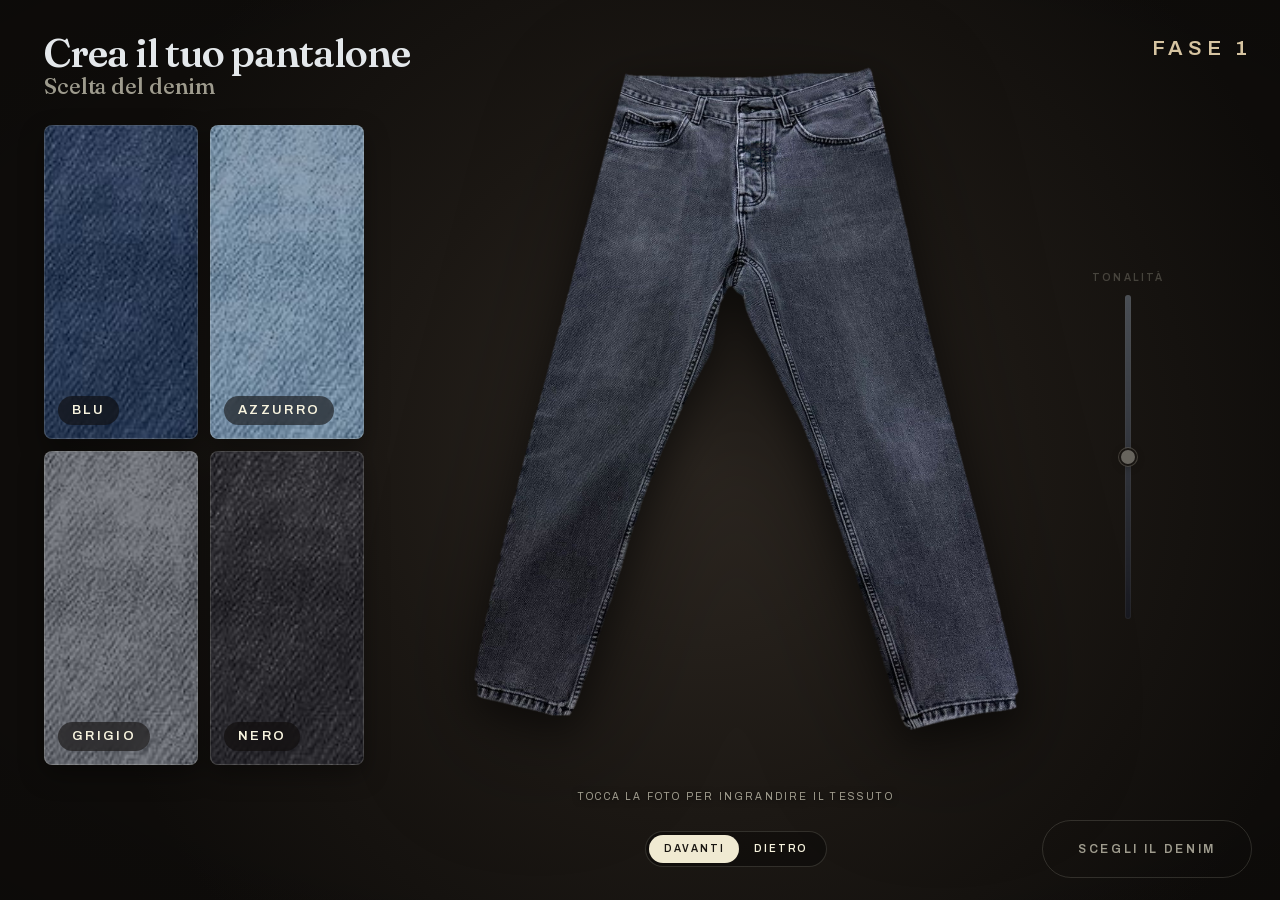
==== commit fbf31ee1: "Inquadra la seta sempre disponibile nell'app offline Co-Authored-By: Claude Opus 5.5 <noreply@anthro" ====
--- a/index.html
+++ b/index.html
@@ -11,6 +11,7 @@
 <meta name="apple-mobile-web-app-status-bar-style" content="black">
 <meta name="apple-mobile-web-app-title" content="S'N'G Custom">
 <link rel="manifest" href="manifest.webmanifest">
+<script>/* strumento "Inquadra la seta" sempre attivo nell'app offline */try{localStorage.setItem('sng-inquadra','1')}catch(e){}</script>
 <link rel="icon" href="icons/icon-192.png">
 <link rel="apple-touch-icon" href="icons/apple-touch-icon.png">
 <style data-shopify>
@@ -686,6 +687,8 @@
 .off-update[hidden] { display: none; }
 .off-update button { border: 0; border-radius: 99px; padding: 9px 16px; background: #f0ead2; color: #181511; cursor: pointer;
   font: 600 11px/1 Archivo, sans-serif; letter-spacing: .14em; text-transform: uppercase; }
+/* "Inquadra la seta": niente istruzioni per Shopify nell'app offline */
+html .sng-crop__help, html .sng-crop__code, html .sng-crop [data-copy] { display: none !important; }
 
 </style>
 </head>
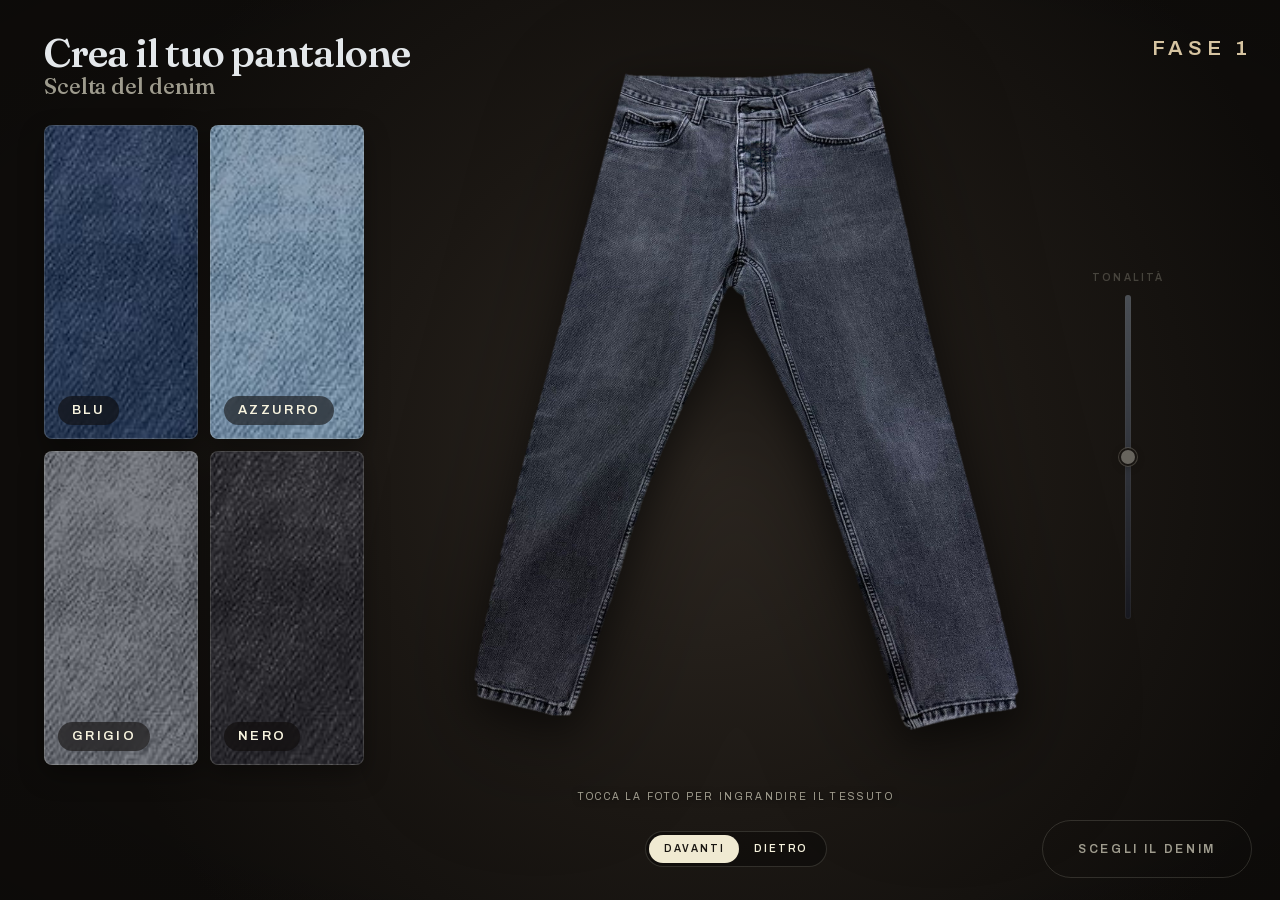
==== commit b1f31ff0: "Anteprima del tasto Invia il tuo pantalone (senza invio) Co-Authored-By: Claude Opus 5.5 <noreply@an" ====
--- a/index.html
+++ b/index.html
@@ -679,7 +679,7 @@
 <style>
 /* Versione offline: solo visualizzazione */
 html, body { margin: 0; background: #0b0907; }
-html .cfg-send, html .cfg-share, html .cfg-avviso, html .cfg__back { display: none !important; }
+html .cfg-avviso, html .cfg__back { display: none !important; }
 .off-update { position: fixed; left: 50%; top: calc(14px + env(safe-area-inset-top)); transform: translateX(-50%); z-index: 1000;
   display: flex; align-items: center; gap: 14px; padding: 10px 10px 10px 18px; border-radius: 99px;
   background: rgba(20,17,13,.94); border: 1px solid rgba(247,243,222,.18); color: #f7f3de; box-shadow: 0 10px 30px rgba(0,0,0,.45);
@@ -689,6 +689,12 @@
   font: 600 11px/1 Archivo, sans-serif; letter-spacing: .14em; text-transform: uppercase; }
 /* "Inquadra la seta": niente istruzioni per Shopify nell'app offline */
 html .sng-crop__help, html .sng-crop__code, html .sng-crop [data-copy] { display: none !important; }
+/* iPad vecchi (Safari < 15): niente aspect-ratio -> riquadri delle sete e dei denim con altezza da padding */
+@supports not (aspect-ratio: 1) {
+  html .silk__chip { height: 0 !important; padding-bottom: 75%; }
+}
+/* Anteprima "Invia il tuo pantalone": i tasti di invio si vedono ma non inviano */
+html .cfg-share__hint.off-demo { color: #dcc07c; }
 
 </style>
 </head>
@@ -729,7 +735,7 @@
 
     /* La foto ha tutto lo spazio tra il titolo e il pannello: il pantalone si vede sempre intero */
     .cfg__stage { grid-area: auto; grid-row: 2; grid-column: 1; }
-    .cfg__photo { inset: 22px 8px 8px; }
+    .cfg__photo { top:22px;right:8px;bottom:8px;left:8px;inset:22px 8px 8px; }
     .cfg__hint { top: 4px; bottom: auto; font-size: 10px; letter-spacing: .16em; }
 
     .cfg__sheet { display: block; grid-row: 3; grid-column: 1; position: relative; z-index: 4; isolation: isolate;
@@ -739,7 +745,7 @@
       border: 1px solid rgba(247,243,222,.14);
       box-shadow: inset 0 1px 0 rgba(255,255,255,.24), inset 0 -1px 0 rgba(255,255,255,.05), 0 24px 60px rgba(0,0,0,.55), 0 2px 8px rgba(0,0,0,.3); }
     /* riflesso del vetro in alto */
-    .cfg__sheet::before { content: ''; position: absolute; inset: 0; z-index: -1; border-radius: inherit; pointer-events: none;
+    .cfg__sheet::before { content: ''; position: absolute; top:0;right:0;bottom:0;left:0;inset:0; z-index: -1; border-radius: inherit; pointer-events: none;
       background: radial-gradient(120% 60% at 20% 0%, rgba(255,255,255,.10), transparent 60%); }
 
     .cfg__tabs { display: grid; grid-template-columns: repeat(3, minmax(0, 1fr)); gap: 2px; padding: 3px; border-radius: 22px; background: rgba(0,0,0,.28); }
@@ -814,7 +820,7 @@
     background: linear-gradient(135deg, #b8913f 0%, #e9cf8e 45%, #c9a24e 100%); color: #1a130c;
     box-shadow: 0 10px 28px rgba(184,146,63,.35), inset 0 1px 0 rgba(255,250,230,.6); -webkit-tap-highlight-color: transparent;
     transition: transform .2s ease, box-shadow .2s ease; animation: cfgSaveIn .35s ease both; }
-  .cfg-send::after { content: ''; position: absolute; inset: 0; pointer-events: none; background: linear-gradient(110deg, transparent 35%, rgba(255,255,255,.5) 50%, transparent 65%);
+  .cfg-send::after { content: ''; position: absolute; top:0;right:0;bottom:0;left:0;inset:0; pointer-events: none; background: linear-gradient(110deg, transparent 35%, rgba(255,255,255,.5) 50%, transparent 65%);
     transform: translateX(-120%); animation: cfgSendShine 3.5s ease-in-out 1s infinite; }
   @keyframes cfgSendShine { 0% { transform: translateX(-120%); } 30%, 100% { transform: translateX(120%); } }
   .cfg-send:hover { transform: translateY(-2px); box-shadow: 0 14px 34px rgba(184,146,63,.5), inset 0 1px 0 rgba(255,250,230,.6); }
@@ -842,8 +848,8 @@
   .emb__sw[aria-pressed="true"] { outline-color: var(--text); }
   .emb__sw:focus-visible { outline-color: var(--accent); }
   .emb__sw--any { overflow: hidden; background: conic-gradient(#e84a4a, #e8c84a, #5ec46a, #4ac4e8, #5a5ae8, #d84ae8, #e84a4a); }
-  .emb__sw--any::after { content: '+'; position: absolute; inset: 0; display: flex; align-items: center; justify-content: center; color: #fff; font: 600 20px/1 Archivo, sans-serif; text-shadow: 0 1px 3px rgba(0,0,0,.6); pointer-events: none; }
-  .emb__sw--any input { position: absolute; inset: 0; width: 100%; height: 100%; padding: 0; border: 0; opacity: 0; cursor: pointer; }
+  .emb__sw--any::after { content: '+'; position: absolute; top:0;right:0;bottom:0;left:0;inset:0; display: flex; align-items: center; justify-content: center; color: #fff; font: 600 20px/1 Archivo, sans-serif; text-shadow: 0 1px 3px rgba(0,0,0,.6); pointer-events: none; }
+  .emb__sw--any input { position: absolute; top:0;right:0;bottom:0;left:0;inset:0; width: 100%; height: 100%; padding: 0; border: 0; opacity: 0; cursor: pointer; }
   .emb__sep { flex: none; width: 1px; height: 26px; background: rgba(247,243,222,.2); }
   .emb__reset { align-self: flex-start; padding: 2px 0; border: 0; background: none; color: var(--muted); font: 400 11px/1.3 Archivo, sans-serif; text-decoration: underline; text-underline-offset: 2px; cursor: pointer; }
   .emb__reset[hidden] { display: none; }
@@ -1004,7 +1010,7 @@
 
   /* Schermata con l'immagine creata */
   .cfg-share { --text: #f7f3de; --muted: rgba(247,243,222,.62); --line: rgba(247,243,222,.14); --btn: #f0ead2; --btn-text: #181511;
-    position: fixed; inset: 0; z-index: 1001; display: flex; flex-direction: column; align-items: center; justify-content: center; gap: 18px;
+    position: fixed; top:0;right:0;bottom:0;left:0;inset:0; z-index: 1001; display: flex; flex-direction: column; align-items: center; justify-content: center; gap: 18px;
     padding: 64px 16px max(20px, env(safe-area-inset-bottom)); background: rgba(10,8,6,.92); -webkit-backdrop-filter: blur(8px); backdrop-filter: blur(8px);
     color: #f7f3de; font: 400 15px/1.5 Archivo, system-ui, sans-serif; opacity: 0; transition: opacity .25s ease; }
   .cfg-share[hidden] { display: none; }
@@ -1036,7 +1042,7 @@
   @media (min-width: 900px) {
     .families { justify-items: stretch; align-items: stretch; }
     .fam { width: 100%; height: 100%; min-width: 0; justify-self: stretch; align-self: stretch; -webkit-appearance: none; appearance: none; }
-    .fam__chip { position: absolute; inset: 0; width: auto; height: auto; }
+    .fam__chip { position: absolute; top:0;right:0;bottom:0;left:0;inset:0; width: auto; height: auto; }
   }
   /* Avviso in alto: quando e dove si possono realizzare i pantaloni. Sta sopra il configuratore,
      che si accorcia da solo (--cfg-top misura dove comincia). */
@@ -1155,7 +1161,7 @@
     <button class="cfg__prev" type="button" data-for="emb" data-prev="ins"><span aria-hidden="true">&larr;</span> Fase precedente</button>
     <button class="cfg__next" type="button" data-for="denim" data-next="ins" disabled><span class="cfg__next-wait">Scegli il denim</span><span class="cfg__next-go">Scegli la seta</span><span class="cfg__next-arrow" aria-hidden="true">&rarr;</span></button>
     <button class="cfg__next" type="button" data-for="ins" data-next="emb"><span class="cfg__next-go">Fase successiva</span><span class="cfg__next-arrow" aria-hidden="true">&rarr;</span></button>
-    <button class="cfg-send" type="button" data-for="emb" data-cfg-save><span class="cfg-send__t">Salva e inviaci il tuo pantalone</span><span class="cfg-send__s">per iniziare la creazione</span><svg class="cfg-send__ico" viewBox="0 0 20 20" aria-hidden="true"><path d="M17.5 2.5 8.6 11.4M17.5 2.5l-5.6 15-3.3-6.1-6.1-3.3z"/></svg></button>
+    <button class="cfg-send" type="button" data-for="emb" data-cfg-save><span class="cfg-send__t">Invia il tuo pantalone</span><span class="cfg-send__s">per iniziare la creazione</span><svg class="cfg-send__ico" viewBox="0 0 20 20" aria-hidden="true"><path d="M17.5 2.5 8.6 11.4M17.5 2.5l-5.6 15-3.3-6.1-6.1-3.3z"/></svg></button>
   </div>
 
   <footer class="cfg__foot">
@@ -1381,6 +1387,18 @@
   }).catch(function () {});
 })();
 
+// Anteprima di "Invia il tuo pantalone": la scheda si apre e mostra l'immagine, ma Instagram, WhatsApp e "Invia ad altri" non inviano niente
+(function () {
+  var ids = { 'cfg-dm-ig': 'Instagram', 'cfg-dm-wa': 'WhatsApp', 'cfg-share-go': 'Invia ad altri' };
+  document.addEventListener('click', function (e) {
+    var b = e.target.closest && e.target.closest('#cfg-dm-ig, #cfg-dm-wa, #cfg-share-go');
+    if (!b) return;
+    e.preventDefault(); e.stopImmediatePropagation();
+    var h = document.getElementById('cfg-dm-hint');
+    if (h) { h.textContent = 'Anteprima: qui il pantalone verrebbe inviato con ' + ids[b.id] + '. Nella versione offline l\u2019invio non parte.'; h.classList.add('off-demo'); }
+  }, true);
+})();
+
 </script>
 </body>
 </html>
